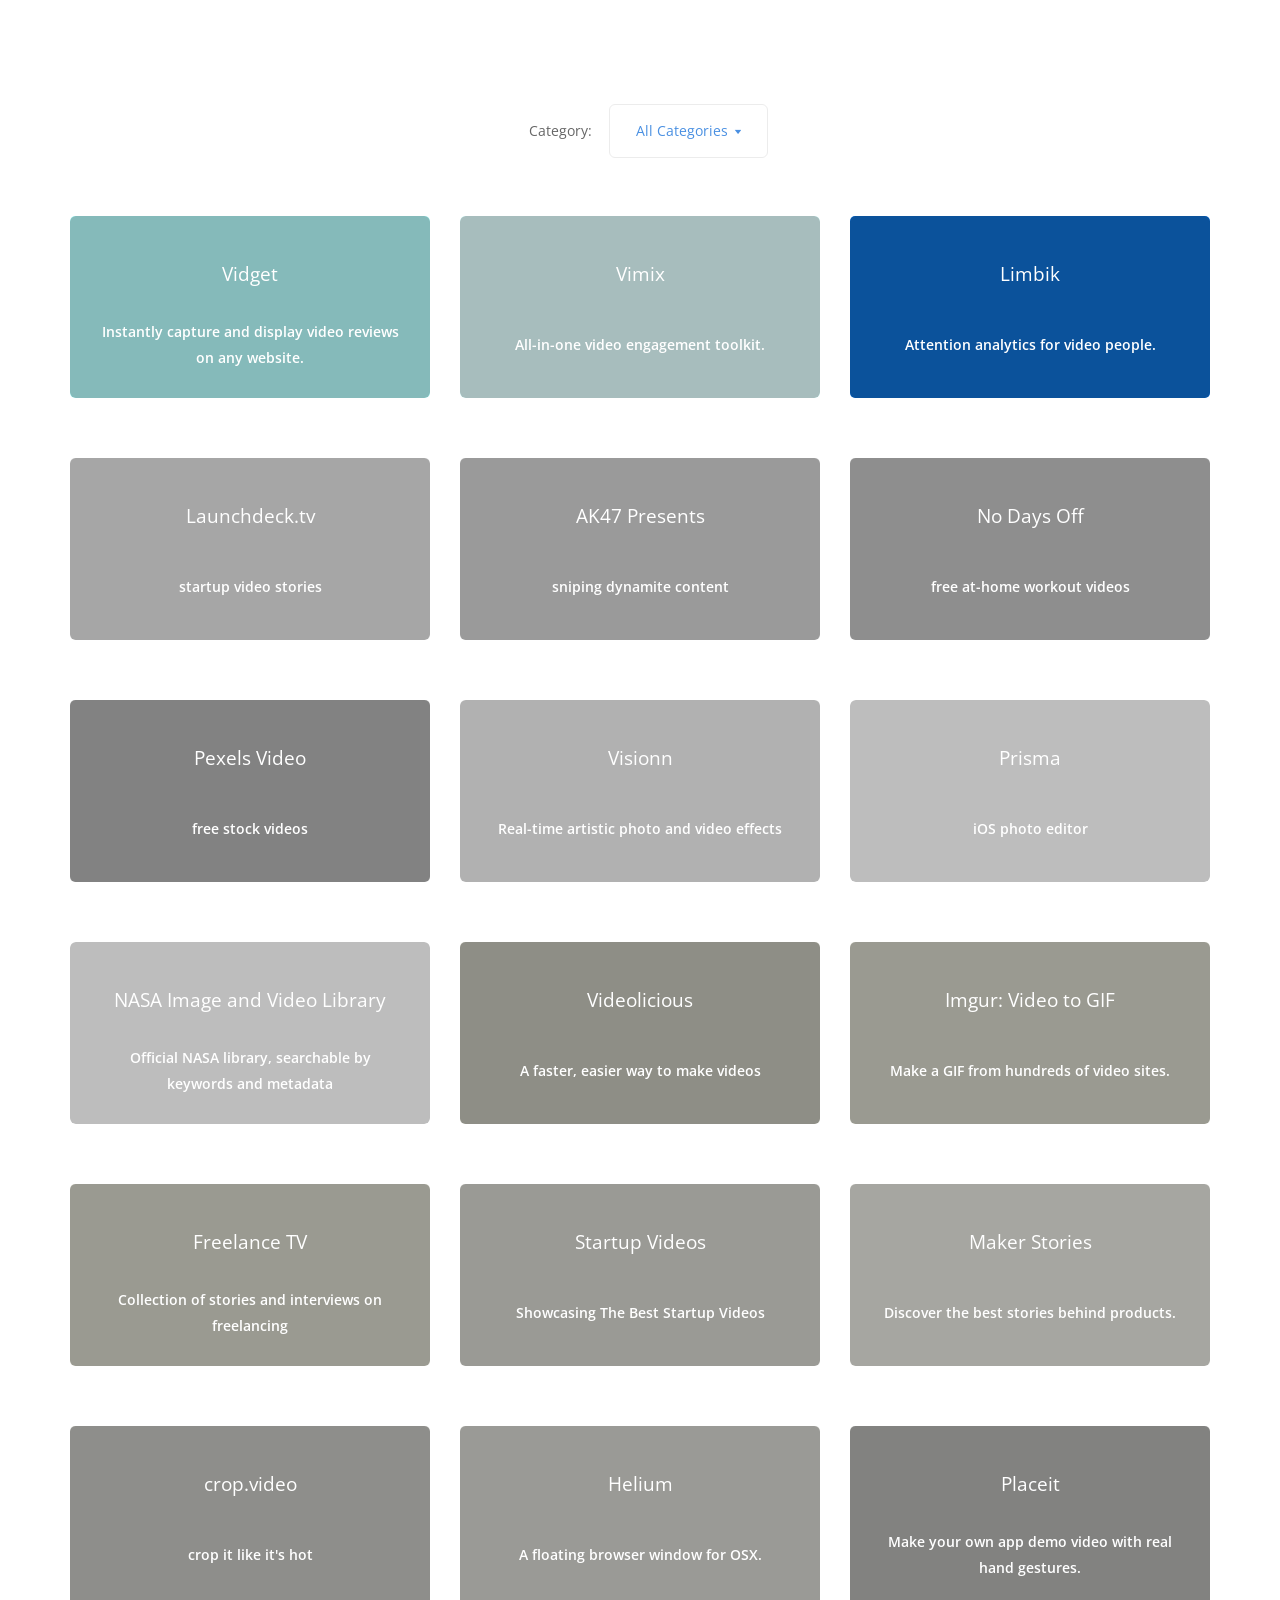
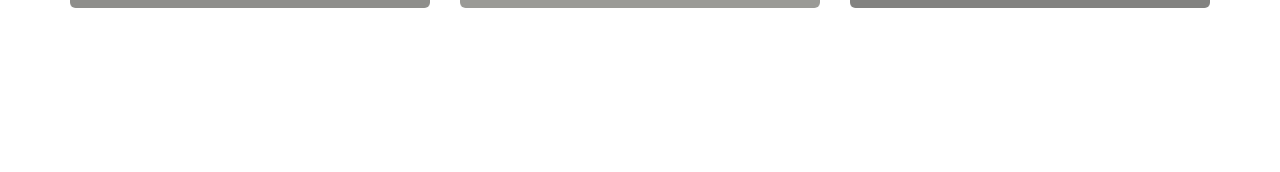
==== index-new.html @ 82a131b9 "change tile layout" ====
<!doctype html>
<html lang="en">
    <head>
        <meta charset="utf-8">
        <title></title>
        <meta name="viewport" content="width=device-width, initial-scale=1.0">
        <link href="css/bootstrap.css" rel="stylesheet" type="text/css" media="all" />
        <link href="css/stack-interface.css" rel="stylesheet" type="text/css" media="all" />
        <link href="css/theme.css" rel="stylesheet" type="text/css" media="all" />
        <link href="css/custom.css" rel="stylesheet" type="text/css" media="all" />
        <link href="https://fonts.googleapis.com/css?family=Open+Sans:200,300,400,400i,500,600,700" rel="stylesheet">

            <div class="vmx-vidget" data-vidget="594f214c5ed2464b329d0f16"></div><script id="vmx-vidget-js" src="https://static.vidget.co/widgets/app/vidget.js"></script>
    </head>
    <body data-smooth-scroll-offset="77">
        <div class="nav-container"> </div>
        <div class="main-container">
         
          <div class="containter">
               <section>
                <div class="container">
                    <div class="row">
                        <div class="masonry">
                            <div class="masonry-filter-container text-center"> <span>Category:</span>
                                <div class="masonry-filter-holder">
                                    <div class="masonry__filters" data-filter-all-text="All Categories"></div>
                                </div>
                            </div>
                            <div class="masonry__container masonry--active">
                                <!--vidget-->
                                <div class="masonry__item col-sm-4 col-xs-6" data-masonry-filter="Browser,">
                                    <a href="https://vidget.co" class="block">
                                        <div class="feature feature-7 boxed text-center image" data-overlay="3" style="background-color: #affafa;">
                                            <div class="cover"> </div>
                                            <div class="meta">
                                           <span><h4 class="pos-vertical-center"></br></br>Vidget</h4></span>
                                            <span><h5 class="pos-vertical-center">Instantly capture and display video reviews on any website.</h5></span>
                                            </div>
                                        </div>
                                    </a>
                                </div> 
                                <!--vimix-->
                                <div class="masonry__item col-sm-4 col-xs-6" data-masonry-filter="Browser,">
                                    <a href="https://vimix.tv" class="block">
                                        <div class="feature feature-7 boxed text-center image" data-overlay="3" style="background-color: #dfffff;">
                                            <div class="cover"> </div>
                                            <div class="meta">
                                           <span><h4 class="pos-vertical-center"></br></br>Vimix</h4></span>
                                            <span><h5 class="pos-vertical-center">All-in-one video engagement toolkit. </h5></span>
                                            </div>
                                        </div>
                                    </a>
                                </div> 
                                <!--limbik-->
                                <div class="masonry__item col-sm-4 col-xs-6" data-masonry-filter="Browser,">
                                    <a href="https://limbik.tv" class="block">
                                        <div class="feature feature-7 boxed text-center image" data-overlay="3" style="background-color: #0065ce;">
                                            <div class="cover"> </div>
                                            <div class="meta">
                                           <span><h4 class="pos-vertical-center"></br></br>Limbik</h4></span>
                                            <span><h5 class="pos-vertical-center">Attention analytics for video people.</h5></span>
                                            </div>
                                        </div>
                                    </a>
                                </div>
                               <!--launchdeck-->
                               <div class="masonry__item col-sm-4 col-xs-6" data-masonry-filter="Browser,">
                                    <a href="https://launchdeck.tv" class="block">
                                        <div class="feature feature-7 boxed text-center image" data-overlay="3" style="background-color: #dddddd;">
                                            <div class="cover"> </div>
                                            <div class="meta">
                                           <span><h4 class="pos-vertical-center"></br></br>Launchdeck.tv</h4></span>
                                            <span><h5 class="pos-vertical-center">startup video stories</h5></span>
                                            </div>
                                        </div>
                                    </a>
                                </div>
                               <!--ak47--> 
                               <div class="masonry__item col-sm-4 col-xs-6" data-masonry-filter="Browser,">
                                    <a href="https://ak47presents.tv/" class="block">
                                        <div class="feature feature-7 boxed text-center image" data-overlay="3" style="background-color: #cccccc;">
                                            <div class="cover"> </div>
                                            <div class="meta">
                                            <span><h4 class="pos-vertical-center"></br></br>AK47 Presents</h4></span>
                                            <span><h5 class="pos-vertical-center">sniping dynamite content</h5></span>
                                            </div>
                                        </div>
                                    </a>
                                </div>
                                <!--no days off-->
                                <div class="masonry__item col-sm-4 col-xs-6" data-masonry-filter="Browser,">
                                    <a href="https://nodaysoff.xyz" class="block">
                                        <div class="feature feature-7 boxed text-center image" data-overlay="3" style="background-color: #bbbbbb;">
                                            <div class="cover"> </div>
                                            <div class="meta">
                                            <span><h4 class="pos-vertical-center"></br></br>No Days Off</h4></span>
                                            <span><h5 class="pos-vertical-center">free at-home workout videos</h5></span>
                                            </div>
                                        </div>
                                    </a>
                                </div>
                                <!--pexels video-->
                                <div class="masonry__item col-sm-4 col-xs-6" data-masonry-filter="Browser,">
                                    <a href="https://videos.pexels.com/" class="block">
                                        <div class="feature feature-7 boxed text-center image" data-overlay="3" style="background-color: #aaaaaa;">
                                            <div class="cover"> </div>
                                            <div class="meta">
                                           <span><h4 class="pos-vertical-center"></br></br>Pexels Video</h4></span>
                                            <span><h5 class="pos-vertical-center">free stock videos</h5></span>
                                            </div>
                                        </div>
                                    </a>
                                </div>
                                <!--vision-->
                                <div class="masonry__item col-sm-4 col-xs-6" data-masonry-filter="Browser,">
                                    <a href="https://www.befunky.com/visionn/" class="block">
                                        <div class="feature feature-7 boxed text-center image" data-overlay="3" style="background-color: #eeeeee;">
                                            <div class="cover"> </div>
                                            <div class="meta">
                                            <span><h4 class="pos-vertical-center"></br></br>Visionn</h4></span>
                                            <span><h5 class="pos-vertical-center">Real-time artistic photo and video effects</h5></span>
                                            </div>
                                        </div>
                                    </a>
                                </div>
                                <!--prisma ios-->
                                <div class="masonry__item col-sm-4 col-xs-6" data-masonry-filter="iOS,">
                                    <a href="https://itunes.apple.com/app/id1122649984" class="block">
                                        <div class="feature feature-7 boxed text-center image" data-overlay="3" style="background-color: #ffffff;">
                                            <div class="cover"> </div>
                                            <div class="meta">
                                            <span><h4 class="pos-vertical-center"></br></br>Prisma</h4></span>
                                            <span><h5 class="pos-vertical-center">iOS photo editor</h5></span>
                                            </div>
                                        </div>
                                    </a>
                                </div>
                                <!--nasa images-->
                                <div class="masonry__item col-sm-4 col-xs-6" data-masonry-filter="Browser, API">
                                    <a href="https://images.nasa.gov" class="block">
                                        <div class="feature feature-7 boxed text-center image" data-overlay="3" style="background-color: #aaaa0;">
                                            <div class="cover"> </div>
                                            <div class="meta">
                                           <span><h4 class="pos-vertical-center"></br></br>NASA Image and Video Library</h4></span>
                                            <span><h5 class="pos-vertical-center">Official NASA library, searchable by keywords and metadata</h5></span>
                                            </div>
                                        </div>
                                    </a>
                                </div>
                                <!--videolicious-->
                                <div class="masonry__item col-sm-4 col-xs-6" data-masonry-filter="Browser,">
                                    <a href="https://videolicious.com/" class="block">
                                        <div class="feature feature-7 boxed text-center image" data-overlay="3" style="background-color: #bbbbb0;">
                                            <div class="cover"> </div>
                                            <div class="meta">
                                            <span><h4 class="pos-vertical-center"></br></br>Videolicious</h4></span>
                                            <span><h5 class="pos-vertical-center">A faster, easier way to make videos</h5></span>
                                            </div>
                                        </div>
                                    </a>
                                </div>
                                <!--imgur gif-->
                                <div class="masonry__item col-sm-4 col-xs-6" data-masonry-filter="Browser,">
                                    <a href="http://imgur.com/vidgif" class="block">
                                        <div class="feature feature-7 boxed text-center image" data-overlay="3" style="background-color: #ccccc0;">
                                            <div class="cover"> </div>
                                            <div class="meta">
                                            <span><h4 class="pos-vertical-center"></br></br>Imgur: Video to GIF</h4></span>
                                            <span><h5 class="pos-vertical-center">Make a GIF from hundreds of video sites.</h5></span>
                                            </div>
                                        </div>
                                    </a>
                                </div>
                                <!--freelance tv-->
                                <div class="masonry__item col-sm-4 col-xs-6" data-masonry-filter="Browser,">
                                    <a href=" http://freelance.tv/" class="block">
                                        <div class="feature feature-7 boxed text-center image" data-overlay="3" style="background-color: #ccccc0;">
                                            <div class="cover"> </div>
                                            <div class="meta">
                                            <span><h4 class="pos-vertical-center"></br></br>Freelance TV</h4></span>
                                            <span><h5 class="pos-vertical-center">Collection of stories and interviews on freelancing</h5></span>
                                            </div>
                                        </div>
                                    </a>
                                </div>
                                <!--startup videos-->
                                <div class="masonry__item col-sm-4 col-xs-6" data-masonry-filter="Browser,">
                                    <a href="http://startup-videos.com/" class="block">
                                        <div class="feature feature-7 boxed text-center image" data-overlay="3" style="background-color: #ccccc6;">
                                            <div class="cover"> </div>
                                            <div class="meta">
                                            <span><h4 class="pos-vertical-center"></br></br>Startup Videos</h4></span>
                                            <span><h5 class="pos-vertical-center">Showcasing The Best Startup Videos</h5></span>
                                            </div>
                                        </div>
                                    </a>
                                </div>
                                <!--maker stories-->
                                <div class="masonry__item col-sm-4 col-xs-6" data-masonry-filter="Browser,">
                                    <a href="http://stories.maker.me/" class="block">
                                        <div class="feature feature-7 boxed text-center image" data-overlay="3" style="background-color: #ddddd7;">
                                            <div class="cover"> </div>
                                            <div class="meta">
                                            <span><h4 class="pos-vertical-center"></br></br>Maker Stories</h4></span>
                                            <span><h5 class="pos-vertical-center">Discover the best stories behind products.</h5></span>
                                            </div>
                                        </div>
                                    </a>
                                </div>
                                <!--crop video-->
                                <div class="masonry__item col-sm-4 col-xs-6" data-masonry-filter="Browser,">
                                    <a href="http://crop.video" class="block">
                                        <div class="feature feature-7 boxed text-center image" data-overlay="3" style="background-color: #bbbbb7;">
                                            <div class="cover"> </div>
                                            <div class="meta">
                                            <span><h4 class="pos-vertical-center"></br></br>crop.video</h4></span>
                                            <span><h5 class="pos-vertical-center">crop it like it's hot</h5></span>
                                            </div>
                                        </div>
                                    </a>
                                </div>
                                <!--helium-->
                                <div class="masonry__item col-sm-4 col-xs-6" data-masonry-filter="Browser,">
                                    <a href="http://heliumfloats.com/" class="block">
                                        <div class="feature feature-7 boxed text-center image" data-overlay="3" style="background-color: #ccccc7;">
                                            <div class="cover"> </div>
                                            <div class="meta">
                                            <span><h4 class="pos-vertical-center"></br></br>Helium</h4></span>
                                            <span><h5 class="pos-vertical-center">A floating browser window for OSX.</h5></span>
                                            </div>
                                        </div>
                                    </a>
                                </div>
                                <!--placeit-->
                                 <div class="masonry__item col-sm-4 col-xs-6" data-masonry-filter="Browser,">
                                    <a href="https://placeit.net" class="block">
                                        <div class="feature feature-7 boxed text-center image" data-overlay="3" style="background-color: #aaaaa7;">
                                            <div class="cover"> </div>
                                            <div class="meta">
                                            <span><h4 class="pos-vertical-center"></br></br>Placeit</h4></span>
                                            <span><h5 class="pos-vertical-center">Make your own app demo video with real hand gestures.</h5></span>
                                            </div>
                                        </div>
                                    </a>
                                </div>
                            </div>
                        </div>
                    </div><!--end of row-->
                </div><!--end of container-->
            </section><!--end of section-->
          </div>
            
        </div>
        
        
        
        <script src="js/jquery-3.1.1.min.js"></script>
        <script src="js/parallax.js"></script>
        <script src="js/isotope.min.js"></script>
        <script src="js/countdown.min.js"></script>
        <script src="js/smooth-scroll.min.js"></script>
        <script src="js/scripts.js"></script>

    </body>

</html>
---- css/stack-interface.css ----
@font-face {
  font-family: 'stack-interface';
  src: url('../fonts/stack-interface.eot?33839631');
  src: url('../fonts/stack-interface.eot?33839631#iefix') format('embedded-opentype'),
       url('../fonts/stack-interface.woff2?33839631') format('woff2'),
       url('../fonts/stack-interface.woff?33839631') format('woff'),
       url('../fonts/stack-interface.ttf?33839631') format('truetype'),
       url('../fonts/stack-interface.svg?33839631#stack-interface') format('svg');
  font-weight: normal;
  font-style: normal;
}
/* Chrome hack: SVG is rendered more smooth in Windozze. 100% magic, uncomment if you need it. */
/* Note, that will break hinting! In other OS-es font will be not as sharp as it could be */
/*
@media screen and (-webkit-min-device-pixel-ratio:0) {
  @font-face {
    font-family: 'stack-interface';
    src: url('../font/stack-interface.svg?34857618#stack-interface') format('svg');
  }
}
*/
 
 [class^="stack-"]:before, [class*=" stack-"]:before {
  font-family: "stack-interface";
  font-style: normal;
  font-weight: normal;
  speak: none;
 
  display: inline-block;
  text-decoration: inherit;
  width: 1em;
  margin-right: .2em;
  text-align: center;
  /* opacity: .8; */
 
  /* For safety - reset parent styles, that can break glyph codes*/
  font-variant: normal;
  text-transform: none;
 
  /* fix buttons height, for twitter bootstrap */
  line-height: 1em;
 
  /* Animation center compensation - margins should be symmetric */
  /* remove if not needed */
  margin-left: .2em;
 
  /* you can be more comfortable with increased icons size */
  /* font-size: 120%; */
 
  /* Font smoothing. That was taken from TWBS */
  -webkit-font-smoothing: antialiased;
  -moz-osx-font-smoothing: grayscale;
 
  /* Uncomment for 3D effect */
  /* text-shadow: 1px 1px 1px rgba(127, 127, 127, 0.3); */
}
 
.stack-down-open-big:before { content: '\e800'; } /* '' */
.stack-left-open-big:before { content: '\e801'; } /* '' */
.stack-right-open-big:before { content: '\e802'; } /* '' */
.stack-up-open-big:before { content: '\e803'; } /* '' */
.stack-basket:before { content: '\e804'; } /* '' */
.stack-search:before { content: '\e805'; } /* '' */
.stack-down-dir:before { content: '\e806'; } /* '' */
.stack-left-dir:before { content: '\e807'; } /* '' */
.stack-right-dir:before { content: '\e808'; } /* '' */
.stack-up-dir:before { content: '\e809'; } /* '' */
.stack-down-open:before { content: '\e80a'; } /* '' */
.stack-left-open:before { content: '\e80b'; } /* '' */
.stack-right-open:before { content: '\e80c'; } /* '' */
.stack-up-open:before { content: '\e80d'; } /* '' */
.stack-menu:before { content: '\e80e'; } /* '' */
.stack-users:before { content: '\e80f'; } /* '' */
.stack-publish:before { content: '\e810'; } /* '' */
.stack-trash:before { content: '\e811'; } /* '' */
.stack-bell:before { content: '\e812'; } /* '' */
.stack-cog:before { content: '\e813'; } /* '' */
.stack-plus-circled:before { content: '\e814'; } /* '' */
.stack-dot-3:before { content: '\e815'; } /* '' */
---- css/theme.css ----
/**!**************/
/**! Contents **/
/**! 01. Reset **/
/**! 02. Typography **/
/**! 03. Position **/
/**! 04. Element Size **/
/**! 05. Images **/
/**! 06. Buttons **/
/**! 07. Icons **/
/**! 08. Lists **/
/**! 09. Lightbox **/
/**! 10. Menus **/
/**! 11. Dropdowns **/
/**! 12. Form Elements **/
/**! 13. Accordions **/
/**! 14. Breadcrumbs **/
/**! 15. Radials **/
/**! 16. Tabs **/
/**! 17. Boxes **/
/**! 18. Sliders Flickity **/
/**! 19. Hover Elements **/
/**! 20. Masonry **/
/**! 21. Modals **/
/**! 22. Maps **/
/**! 23. Parallax **/
/**! 24. Notifications **/
/**! 25. Video **/
/**! 26. Colors **/
/**! 27. Image Blocks **/
/**! 28. MailChimp & Campaign Monitor **/
/**! 29. Twitter **/
/**! 30. Transitions **/
/**! 31. Switchable Sections **/
/**! 32. Typed Effect **/
/**! 33. Gradient BG **/
/**! 34. Bars **/
/**! 35. Navigation In Page **/
/**! 36. Helper Classes **/
/**! 37. Spacing **/
/**! 38. Boxed Layout **/
/**! 39. Wizard **/
/**! 40. Theme Overrides **/
/**!**************/
/**!**************/
/**!**************/
/**! 01. Reset **/
*,
h1,
h2,
h3,
h4,
h5,
h6,
p,
ul,
a {
  margin: 0;
  padding: 0;
}
/**! 02. Typography **/
html {
  font-size: 87.5%;
}
@media all and (max-width: 768px) {
  html {
    font-size: 81.25%;
  }
}
body {
  font-size: 1em;
  line-height: 1.85714286em;
  -webkit-font-smoothing: antialiased;
  -moz-osx-font-smoothing: grayscale;
  font-family: 'Open Sans', 'Helvetica', 'Arial', sans-serif;
  color: #666666;
  font-weight: 400;
}
h1,
h2,
h3,
h4,
h5,
h6,
.h1,
.h2,
.h3,
.h4,
.h5,
.h6 {
  font-family: 'Open Sans', 'Helvetica', 'Arial', sans-serif;
  color: #252525;
  font-weight: 300;
  font-variant-ligatures: common-ligatures;
  margin-top: 0;
  margin-bottom: 0;
}
h1,
.h1 {
  font-size: 3.14285714em;
  line-height: 1.31818182em;
}
h2,
.h2 {
  font-size: 2.35714286em;
  line-height: 1.36363636em;
}
h3,
.h3 {
  font-size: 1.78571429em;
  line-height: 1.5em;
}
h4,
.h4 {
  font-size: 1.35714286em;
  line-height: 1.68421053em;
}
h5,
.h5 {
  font-size: 1em;
  line-height: 1.85714286em;
}
h6,
.h6 {
  font-size: 0.85714286em;
  line-height: 2.16666667em;
}
.lead {
  font-size: 1.35714286em;
  line-height: 1.68421053em;
}
@media all and (max-width: 767px) {
  h1,
  .h1 {
    font-size: 2.35714286em;
    line-height: 1.36363636em;
  }
  h2,
  .h2 {
    font-size: 1.78571429em;
    line-height: 1.5em;
  }
  h3,
  .h3 {
    font-size: 1.35714286em;
    line-height: 1.85714286em;
  }
  .lead {
    font-size: 1.35714286em;
    line-height: 1.68421053em;
  }
}
p,
ul,
ol,
pre,
table,
blockquote {
  margin-bottom: 1.85714286em;
}
ul,
ol {
  list-style: none;
  line-height: 1.85714286em;
}
ul.bullets {
  list-style: inside;
}
ol {
  list-style-type: upper-roman;
  list-style-position: inside;
}
blockquote {
  font-size: 1.78571429em;
  line-height: 1.5em;
  padding: 0;
  margin: 0;
  border-left: 0;
}
strong {
  font-weight: 600;
}
hr {
  margin: 1.85714286em 0;
  border-color: #fafafa;
}
a:hover,
a:focus,
a:active {
  text-decoration: none;
  outline: none;
}
/*! Typography -- Helpers */
.type--fade {
  opacity: .5;
}
.type--uppercase {
  text-transform: uppercase;
}
.type--bold {
  font-weight: bold;
}
.type--italic {
  font-style: italic;
}
.type--fine-print {
  font-size: 0.85714286em;
}
.type--strikethrough {
  text-decoration: line-through;
  opacity: .5;
}
.type--underline {
  text-decoration: underline;
}
.type--body-font {
  font-family: 'Open Sans', 'Helvetica';
}
/**! 03. Position **/
body {
  overflow-x: hidden;
}
.pos-relative {
  position: relative;
}
.pos-absolute {
  position: absolute;
}
.pos-absolute.container {
  left: 0;
  right: 0;
}
.pos-top {
  top: 0;
}
.pos-bottom {
  bottom: 0;
}
.pos-right {
  right: 0;
}
.pos-left {
  left: 0;
}
.float-left {
  float: left;
}
.float-right {
  float: right;
}
@media all and (max-width: 767px) {
  .float-left,
  .float-right {
    float: none;
  }
  .float-left-xs {
    float: left;
  }
  .float-right-xs {
    float: right;
  }
}
.pos-vertical-center {
  position: relative;
  top: 50%;
  transform: translateY(-50%);
  -webkit-transform: translateY(-50%);
}
@media all and (max-width: 767px) {
  .pos-vertical-center {
    top: 0;
    transform: none;
    -webkit-transform: none;
  }
}
@media all and (max-height: 600px) {
  .pos-vertical-center {
    top: 0;
    transform: none;
    -webkit-transform: none;
  }
}
.pos-vertical-align-columns {
  display: table;
  table-layout: fixed;
  width: 100%;
}
.pos-vertical-align-columns > div[class*='col-'] {
  display: table-cell;
  float: none;
  vertical-align: middle;
}
@media all and (max-width: 990px) {
  .pos-vertical-align-columns {
    display: block;
    width: auto;
  }
  .pos-vertical-align-columns > div[class*='col-'] {
    display: block;
  }
}
.inline-block {
  display: inline-block;
}
.block {
  display: block;
}
@media all and (max-width: 767px) {
  .block--xs {
    display: block;
  }
}
@media all and (max-width: 990px) {
  .text-center-md {
    text-align: center;
  }
  .text-left-md {
    text-align: left;
  }
  .text-right-md {
    text-align: right;
  }
}
@media all and (max-width: 767px) {
  .text-center-xs {
    text-align: center;
  }
  .text-left-xs {
    text-align: left;
  }
  .text-right-xs {
    text-align: right;
  }
}
/**! 04. Element Size **/
.height-100,
.height-90,
.height-80,
.height-70,
.height-60,
.height-50,
.height-40,
.height-30,
.height-20,
.height-10 {
  height: auto;
  padding: 5em 0;
}
@media all and (max-width: 767px) {
  .height-100,
  .height-90,
  .height-80,
  .height-70,
  .height-60,
  .height-50,
  .height-40,
  .height-30,
  .height-20,
  .height-10 {
    height: auto;
    padding: 4em 0;
  }
}
@media all and (min-height: 600px) and (min-width: 767px) {
  .height-10 {
    height: 10vh;
  }
  .height-20 {
    height: 20vh;
  }
  .height-30 {
    height: 30vh;
  }
  .height-40 {
    height: 40vh;
  }
  .height-50 {
    height: 50vh;
  }
  .height-60 {
    height: 60vh;
  }
  .height-70 {
    height: 70vh;
  }
  .height-80 {
    height: 80vh;
  }
  .height-90 {
    height: 90vh;
  }
  .height-100 {
    height: 100vh;
  }
}
section.height-auto {
  height: auto;
}
section.height-auto .pos-vertical-center {
  top: 0;
  position: relative;
  transform: none;
}
@media all and (max-width: 767px) {
  div[class*='col-'][class*='height-'] {
    padding-top: 5.57142857em !important;
    padding-bottom: 5.57142857em !important;
  }
}
/**! 05. Images **/
img {
  max-width: 100%;
  margin-bottom: 1.85714286em;
}
/*p+img, img:last-child{
	margin-bottom: 0;
}*/
.img--fullwidth {
  width: 100%;
}
[data-grid="2"].masonry {
  -webkit-column-count: 2;
  -webkit-column-gap: 0;
  -moz-column-count: 2;
  -moz-column-gap: 0;
  column-count: 2;
  column-gap: 0;
}
[data-grid="2"].masonry li {
  width: 100%;
  float: none;
}
[data-grid="2"] li {
  width: 50%;
  display: inline-block;
}
[data-grid="3"].masonry {
  -webkit-column-count: 3;
  -webkit-column-gap: 0;
  -moz-column-count: 3;
  -moz-column-gap: 0;
  column-count: 3;
  column-gap: 0;
}
[data-grid="3"].masonry li {
  width: 100%;
  float: none;
}
[data-grid="3"] li {
  width: 33.33333333%;
  display: inline-block;
}
[data-grid="4"].masonry {
  -webkit-column-count: 4;
  -webkit-column-gap: 0;
  -moz-column-count: 4;
  -moz-column-gap: 0;
  column-count: 4;
  column-gap: 0;
}
[data-grid="4"].masonry li {
  width: 100%;
  float: none;
}
[data-grid="4"] li {
  width: 25%;
  display: inline-block;
}
[data-grid="5"].masonry {
  -webkit-column-count: 5;
  -webkit-column-gap: 0;
  -moz-column-count: 5;
  -moz-column-gap: 0;
  column-count: 5;
  column-gap: 0;
}
[data-grid="5"].masonry li {
  width: 100%;
  float: none;
}
[data-grid="5"] li {
  width: 20%;
  display: inline-block;
}
[data-grid="6"].masonry {
  -webkit-column-count: 6;
  -webkit-column-gap: 0;
  -moz-column-count: 6;
  -moz-column-gap: 0;
  column-count: 6;
  column-gap: 0;
}
[data-grid="6"].masonry li {
  width: 100%;
  float: none;
}
[data-grid="6"] li {
  width: 16.66666667%;
  display: inline-block;
}
[data-grid="7"].masonry {
  -webkit-column-count: 7;
  -webkit-column-gap: 0;
  -moz-column-count: 7;
  -moz-column-gap: 0;
  column-count: 7;
  column-gap: 0;
}
[data-grid="7"].masonry li {
  width: 100%;
  float: none;
}
[data-grid="7"] li {
  width: 14.28571429%;
  display: inline-block;
}
[data-grid="8"].masonry {
  -webkit-column-count: 8;
  -webkit-column-gap: 0;
  -moz-column-count: 8;
  -moz-column-gap: 0;
  column-count: 8;
  column-gap: 0;
}
[data-grid="8"].masonry li {
  width: 100%;
  float: none;
}
[data-grid="8"] li {
  width: 12.5%;
  display: inline-block;
}
@media all and (max-width: 767px) {
  [data-grid]:not(.masonry) li {
    width: 33.333333%;
  }
  [data-grid="2"]:not(.masonry) li {
    width: 50%;
  }
  [data-grid].masonry {
    -webkit-column-count: 1;
    -moz-column-count: 1;
    column-count: 1;
  }
}
.background-image-holder {
  will-change: transform, top;
  position: absolute;
  height: 100%;
  top: 0;
  left: 0;
  background-size: cover !important;
  background-position: 50% 50% !important;
  z-index: 0;
  transition: 0.3s linear;
  -webkit-transition: 0.3s linear;
  -moz-transition: 0.3s linear;
  opacity: 0;
  background: #252525;
}
.background-image-holder:not([class*='col-']) {
  width: 100%;
}
.background-image-holder.background--bottom {
  background-position: 50% 100% !important;
}
.background-image-holder.background--top {
  background-position: 50% 0% !important;
}
.image--light .background-image-holder {
  background: none;
}
.background-image-holder img {
  display: none;
}
[data-overlay] {
  position: relative;
}
[data-overlay]:before {
  position: absolute;
  content: '';
  background: #252525;
  width: 100%;
  height: 100%;
  top: 0;
  left: 0;
  z-index: 1;
}
[data-overlay] *:not(.container):not(.background-image-holder) {
  z-index: 2;
}
[data-overlay].image--light:before {
  background: #fff;
}
[data-overlay].bg--primary:before {
  background: #4a90e2;
}
[data-overlay="1"]:before {
  opacity: 0.1;
}
[data-overlay="2"]:before {
  opacity: 0.2;
}
[data-overlay="3"]:before {
  opacity: 0.3;
}
[data-overlay="4"]:before {
  opacity: 0.4;
}
[data-overlay="5"]:before {
  opacity: 0.5;
}
[data-overlay="6"]:before {
  opacity: 0.6;
}
[data-overlay="7"]:before {
  opacity: 0.7;
}
[data-overlay="8"]:before {
  opacity: 0.8;
}
[data-overlay="9"]:before {
  opacity: 0.9;
}
[data-overlay="10"]:before {
  opacity: 1;
}
[data-overlay="0"]:before {
  opacity: 0;
}
[data-scrim-bottom] {
  position: relative;
}
[data-scrim-bottom]:before {
  position: absolute;
  content: '';
  width: 100%;
  height: 80%;
  background: -moz-linear-gradient(top, rgba(0, 0, 0, 0) 0%, #252525 100%);
  /* FF3.6+ */
  background: -webkit-gradient(linear, left top, left bottom, color-stop(0%, rgba(0, 0, 0, 0)), color-stop(100%, #252525));
  /* Chrome,Safari4+ */
  background: -webkit-linear-gradient(top, rgba(0, 0, 0, 0) 0%, #252525 100%);
  /* Chrome10+,Safari5.1+ */
  background: -o-linear-gradient(top, rgba(0, 0, 0, 0) 0%, #252525 100%);
  /* Opera 11.10+ */
  background: -ms-linear-gradient(top, rgba(0, 0, 0, 0) 0%, #252525 100%);
  /* IE10+ */
  background: linear-gradient(to bottom, rgba(0, 0, 0, 0) 0%, #252525 100%);
  bottom: 0;
  left: 0;
  z-index: 1;
  backface-visibility: hidden;
}
[data-scrim-bottom]:not(.image--light) h1,
[data-scrim-bottom]:not(.image--light) h2,
[data-scrim-bottom]:not(.image--light) h3,
[data-scrim-bottom]:not(.image--light) h4,
[data-scrim-bottom]:not(.image--light) h5,
[data-scrim-bottom]:not(.image--light) h6 {
  color: #a5a5a5;
  color: #f1f1f1;
}
[data-scrim-bottom]:not(.image--light) p,
[data-scrim-bottom]:not(.image--light) span,
[data-scrim-bottom]:not(.image--light) ul {
  color: #e6e6e6;
}
[data-scrim-bottom].image--light:before {
  background: #fff;
}
[data-scrim-bottom="1"]:before {
  opacity: 0.1;
}
[data-scrim-bottom="2"]:before {
  opacity: 0.2;
}
[data-scrim-bottom="3"]:before {
  opacity: 0.3;
}
[data-scrim-bottom="4"]:before {
  opacity: 0.4;
}
[data-scrim-bottom="5"]:before {
  opacity: 0.5;
}
[data-scrim-bottom="6"]:before {
  opacity: 0.6;
}
[data-scrim-bottom="7"]:before {
  opacity: 0.7;
}
[data-scrim-bottom="8"]:before {
  opacity: 0.8;
}
[data-scrim-bottom="9"]:before {
  opacity: 0.9;
}
[data-scrim-bottom="10"]:before {
  opacity: 1;
}
[data-scrim-top] {
  position: relative;
}
[data-scrim-top]:before {
  position: absolute;
  content: '';
  width: 100%;
  height: 80%;
  background: -moz-linear-gradient(bottom, #252525 0%, rgba(0, 0, 0, 0) 100%);
  /* FF3.6+ */
  background: -webkit-gradient(linear, left bottom, left bottom, color-stop(0%, #252525), color-stop(100%, rgba(0, 0, 0, 0)));
  /* Chrome,Safari4+ */
  background: -webkit-linear-gradient(bottom, #252525 0%, rgba(0, 0, 0, 0) 100%);
  /* Chrome10+,Safari5.1+ */
  background: -o-linear-gradient(bottom, #252525 0%, rgba(0, 0, 0, 0) 100%);
  /* Opera 11.10+ */
  background: -ms-linear-gradient(bottom, #252525 0%, rgba(0, 0, 0, 0) 100%);
  /* IE10+ */
  background: linear-gradient(to bottom, #252525 0%, rgba(0, 0, 0, 0) 100%);
  top: 0;
  left: 0;
  z-index: 1;
}
[data-scrim-top]:not(.image--light) h1,
[data-scrim-top]:not(.image--light) h2,
[data-scrim-top]:not(.image--light) h3,
[data-scrim-top]:not(.image--light) h4,
[data-scrim-top]:not(.image--light) h5,
[data-scrim-top]:not(.image--light) h6 {
  color: #fff;
}
[data-scrim-top]:not(.image--light) p,
[data-scrim-top]:not(.image--light) span,
[data-scrim-top]:not(.image--light) ul {
  color: #e6e6e6;
}
[data-scrim-top].image--light:before {
  background: #fff;
}
[data-scrim-top="1"]:before {
  opacity: 0.1;
}
[data-scrim-top="2"]:before {
  opacity: 0.2;
}
[data-scrim-top="3"]:before {
  opacity: 0.3;
}
[data-scrim-top="4"]:before {
  opacity: 0.4;
}
[data-scrim-top="5"]:before {
  opacity: 0.5;
}
[data-scrim-top="6"]:before {
  opacity: 0.6;
}
[data-scrim-top="7"]:before {
  opacity: 0.7;
}
[data-scrim-top="8"]:before {
  opacity: 0.8;
}
[data-scrim-top="9"]:before {
  opacity: 0.9;
}
[data-scrim-top="10"]:before {
  opacity: 1;
}
.imagebg {
  position: relative;
}
.imagebg .container {
  z-index: 2;
}
.imagebg .container:not(.pos-absolute) {
  position: relative;
}
.imagebg:not(.image--light) h1,
.imagebg:not(.image--light) h2,
.imagebg:not(.image--light) h3,
.imagebg:not(.image--light) h4,
.imagebg:not(.image--light) h5,
.imagebg:not(.image--light) h6,
.imagebg:not(.image--light) p,
.imagebg:not(.image--light) ul,
.imagebg:not(.image--light) blockquote {
  color: #fff;
}
.imagebg:not(.image--light) .bg--white h1,
.imagebg:not(.image--light) .bg--white h2,
.imagebg:not(.image--light) .bg--white h3,
.imagebg:not(.image--light) .bg--white h4,
.imagebg:not(.image--light) .bg--white h5,
.imagebg:not(.image--light) .bg--white h6 {
  color: #252525;
}
.imagebg:not(.image--light) .bg--white p,
.imagebg:not(.image--light) .bg--white ul {
  color: #666666;
}
div[data-overlay] h1,
div[data-overlay] h2,
div[data-overlay] h3,
div[data-overlay] h4,
div[data-overlay] h5,
div[data-overlay] h6 {
  color: #fff;
}
div[data-overlay] p,
div[data-overlay] ul {
  color: #fff;
}
.parallax {
  overflow: hidden;
}
.parallax .background-image-holder {
  transition: none !important;
  -webkit-transition: none !important;
  -moz-transition: none !important;
}
.image--xxs {
  max-height: 1.85714286em;
}
.image--xs {
  max-height: 3.71428571em;
}
.image--sm {
  max-height: 5.57142857em;
}
/**! 06. Buttons **/
.btn {
  font-family: 'Open Sans', 'Helvetica', 'Arial', sans-serif;
  transition: 0.1s linear;
  -webkit-transition: 0.1s linear;
  -moz-transition: 0.1s linear;
  border-radius: 6px;
  padding-top: 0.46428571em;
  padding-bottom: 0.46428571em;
  padding-right: 2.78571429em;
  padding-left: 2.78571429em;
  border: 1px solid #252525;
  border-width: 1px;
  font-size: inherit;
  line-height: 1.85714286em;
}
.btn .btn__text,
.btn i {
  color: #252525;
  border-color: #252525;
  font-weight: 700;
  font-size: 0.85714286em;
}
.btn[class*='col-'] {
  margin-left: 0;
  margin-right: 0;
}
.btn:active {
  box-shadow: none;
  -webkit-box-shadow: none;
}
.btn.bg--facebook,
.btn.bg--twitter,
.btn.bg--instagram,
.btn.bg--googleplus,
.btn.bg--pinterest,
.btn.bg--dribbble,
.btn.bg--behance,
.btn.bg--dark {
  border-color: rgba(0, 0, 0, 0) !important;
}
.btn.bg--facebook .btn__text,
.btn.bg--twitter .btn__text,
.btn.bg--instagram .btn__text,
.btn.bg--googleplus .btn__text,
.btn.bg--pinterest .btn__text,
.btn.bg--dribbble .btn__text,
.btn.bg--behance .btn__text,
.btn.bg--dark .btn__text {
  color: #fff;
}
.btn.bg--facebook .btn__text i,
.btn.bg--twitter .btn__text i,
.btn.bg--instagram .btn__text i,
.btn.bg--googleplus .btn__text i,
.btn.bg--pinterest .btn__text i,
.btn.bg--dribbble .btn__text i,
.btn.bg--behance .btn__text i,
.btn.bg--dark .btn__text i {
  color: #fff;
}
.btn.bg--facebook:hover,
.btn.bg--twitter:hover,
.btn.bg--instagram:hover,
.btn.bg--googleplus:hover,
.btn.bg--pinterest:hover,
.btn.bg--dribbble:hover,
.btn.bg--behance:hover,
.btn.bg--dark:hover {
  opacity: .9;
}
.btn.bg--error {
  background: #e23636;
  border-color: #e23636 !important;
}
.btn.bg--error:hover {
  background: #e54c4c;
  border-color: #e54c4c !important;
  color: #fff !important;
}
.btn.bg--error .btn__text {
  color: #fff;
}
.btn.bg--error .btn__text i {
  color: #fff;
}
@media all and (min-width: 768px) {
  .btn + .btn {
    margin-left: 1.85714286em;
  }
}
.btn:first-child {
  margin-left: 0;
}
.btn:last-child {
  margin-right: 0;
}
.btn--xs {
  padding-top: 0;
  padding-bottom: 0;
  padding-right: 1.39285714em;
  padding-left: 1.39285714em;
}
.btn--sm {
  padding-top: 0.30952381em;
  padding-bottom: 0.30952381em;
  padding-right: 1.85714286em;
  padding-left: 1.85714286em;
}
.btn--lg {
  padding-top: 0.58035714em;
  padding-bottom: 0.58035714em;
  padding-right: 3.48214286em;
  padding-left: 3.48214286em;
}
.btn--lg .btn__text {
  font-size: 1.07142857em;
}
.btn--primary,
.btn--primary:visited {
  background: #4a90e2;
  border-color: #4a90e2;
}
.btn--primary .btn__text,
.btn--primary:visited .btn__text {
  color: #fff;
}
.btn--primary .btn__text i,
.btn--primary:visited .btn__text i {
  color: #fff;
}
.btn--primary:hover {
  background: #609de6;
}
.btn--primary:active {
  background: #3483de;
}
.btn--primary-1,
.btn--primary-1:visited {
  background: #31639c;
  border-color: #31639c;
}
.btn--primary-1 .btn__text,
.btn--primary-1:visited .btn__text {
  color: #fff;
}
.btn--primary-1:hover {
  background: #376faf;
}
.btn--primary-1:active {
  background: #2b5789;
}
.btn--primary-2,
.btn--primary-2:visited {
  background: #465773;
  border-color: #465773;
}
.btn--primary-2 .btn__text,
.btn--primary-2:visited .btn__text {
  color: #fff;
}
.btn--primary-2:hover {
  background: #506383;
}
.btn--primary-2:active {
  background: #3c4b63;
}
.btn--secondary {
  background: #fafafa;
  border-color: #fafafa;
}
.btn--secondary:hover {
  background: #ffffff;
}
.btn--secondary:active {
  background: #f5f5f5;
}
.btn--white {
  background: #fff;
  color: #252525;
  border-color: #fff;
}
.btn--white i {
  color: #252525;
}
.btn--transparent {
  background: none;
  border-color: rgba(0, 0, 0, 0);
  padding-left: 0;
  padding-right: 0;
}
.btn--transparent.btn--white .btn__text {
  color: #fff;
}
.btn--unfilled {
  background: none;
}
.btn--unfilled.btn--white .btn__text {
  color: #fff;
}
.btn--unfilled.btn--white i {
  color: #fff;
}
.btn--floating {
  position: fixed;
  bottom: 3.71428571em;
  right: 3.71428571em;
  z-index: 10;
}
/**! 07. Icons **/
.icon {
  line-height: 1em;
  font-size: 3.14285714em;
}
.icon--xs {
  font-size: 1em;
}
.icon--sm {
  font-size: 2.35714286em;
}
.icon--lg {
  font-size: 5.57142857em;
}
/**! 08. Lists **/
ul:last-child {
  margin: 0;
}
.list-inline li {
  padding: 0 1em;
  margin-left: 0;
}
.list-inline li:first-child {
  padding-left: 0;
}
.list-inline li:last-child {
  padding-right: 0;
}
.list-inline.list-inline--narrow li {
  padding: 0 .5em;
}
.list-inline.list-inline--wide li {
  padding: 0 2em;
}
/**! 09. Lightbox **/
.lb-outerContainer {
  border-radius: 0;
}
.lb-outerContainer .lb-container {
  padding: 0;
}
.lb-outerContainer .lb-container img {
  margin: 0;
}
.lightbox-gallery {
  overflow: hidden;
}
.lightbox-gallery li {
  float: left;
}
.lightbox-gallery li img {
  margin: 0;
  width: 100%;
}
.lightbox-gallery.gallery--gaps li {
  padding: 0.46428571em;
}
/**! 10. Menus **/
.menu-horizontal > li:not(:hover) > a,
.menu-horizontal > li:not(:hover) > span,
.menu-horizontal > li:not(:hover) > .modal-instance > .modal-trigger {
  opacity: .5;
}
.menu-horizontal > li > a,
.menu-horizontal > li > span,
.menu-horizontal > li > .modal-instance > .modal-trigger {
  transition: 0.3s ease;
  -webkit-transition: 0.3s ease;
  -moz-transition: 0.3s ease;
  color: #252525;
}
.menu-horizontal > li > a:hover,
.menu-horizontal > li > span:hover,
.menu-horizontal > li > .modal-instance > .modal-trigger:hover {
  color: #252525;
}
.bg--dark .menu-horizontal > li > a,
.bg--dark .menu-horizontal > li > span {
  color: #fff;
}
.bg--dark .menu-horizontal > li > a:hover,
.bg--dark .menu-horizontal > li > span:hover {
  color: #fff;
}
.menu-vertical {
  width: 100%;
}
.menu-vertical li {
  width: 100%;
}
.menu-vertical li a {
  font-weight: normal;
}
@media all and (min-width: 990px) {
  .menu-horizontal {
    display: inline-block;
  }
  .menu-horizontal > li {
    display: inline-block;
  }
  .menu-horizontal > li:not(:last-child) {
    margin-right: 1.85714286em;
  }
  .menu-vertical {
    display: inline-block;
  }
  .menu-vertical li {
    white-space: nowrap;
  }
  .menu-vertical .dropdown__container {
    top: 0;
  }
  .menu-vertical .dropdown__container .dropdown__content:not([class*='bg-']) {
    background: #ffffff;
  }
  .menu-vertical .dropdown__container .dropdown__content {
    transform: translateX(75%);
  }
}
/**! 11. Dropdowns **/
.dropdown {
  position: relative;
}
.dropdown .dropdown__container {
  transition: 0.3s ease;
  -webkit-transition: 0.3s ease;
  -moz-transition: 0.3s ease;
  opacity: 0;
  pointer-events: none;
  position: absolute;
  z-index: 999;
}
.dropdown .dropdown__container .dropdown__container:before {
  height: 0;
}
.dropdown .dropdown__content {
  padding: 1.85714286em;
}
.dropdown .dropdown__content:not([class*='col-']) {
  width: 18.57142857em;
}
.dropdown .dropdown__content:not([class*='bg-']) {
  background: #ffffff;
}
.dropdown .dropdown__content:not([class='bg--dark']) .menu-vertical a {
  color: #666666;
}
.dropdown .dropdown__trigger {
  cursor: pointer;
  user-select: none;
}
.dropdown.dropdown--active > .dropdown__container {
  opacity: 1;
}
.dropdown.dropdown--active > .dropdown__container > .container > .row > .dropdown__content {
  pointer-events: all;
}
@media all and (min-width: 991px) {
  .dropdown .dropdown__container:before {
    height: 0.92857143em;
    width: 100%;
    content: '';
    display: block;
  }
  .dropdown .dropdown__content.dropdown__content--md {
    padding: 2.78571429em;
  }
  .dropdown .dropdown__content.dropdown__content--lg {
    padding: 3.71428571em;
  }
  .dropdown .dropdown__content.dropdown__content--xlg {
    padding: 4.64285714em;
  }
}
@media all and (max-width: 767px) {
  .dropdown .dropdown__container {
    min-width: 100%;
    position: relative;
    display: none;
  }
  .dropdown .dropdown__content {
    padding: 1.85714286em;
    left: 0 !important;
  }
  .dropdown.dropdown--active > .dropdown__container {
    display: block;
  }
}
body.dropdowns--hover .dropdown:not(.dropdown--click):hover > .dropdown__container {
  opacity: 1;
}
body.dropdowns--hover .dropdown:not(.dropdown--click):hover > .dropdown__container:before {
  pointer-events: all;
}
body.dropdowns--hover .dropdown:not(.dropdown--click):hover > .dropdown__container .dropdown__content {
  pointer-events: all;
}
body:not(.dropdowns--hover) .dropdown.dropdown--hover:hover > .dropdown__container {
  opacity: 1;
}
body:not(.dropdowns--hover) .dropdown.dropdown--hover:hover > .dropdown__container:before {
  pointer-events: all;
}
body:not(.dropdowns--hover) .dropdown.dropdown--hover:hover > .dropdown__container .dropdown__content {
  pointer-events: all;
}
@media all and (max-width: 990px) {
  body.dropdowns--hover .dropdown:not(.dropdown--click):hover > .dropdown__container {
    display: block;
  }
  body.dropdowns--hover .dropdown:not(.dropdown--click):hover > .dropdown__container:before {
    pointer-events: all;
  }
}
/**! 12. Form Elements **/
form {
  max-width: 100%;
}
form + form {
  margin-top: 30px;
}
form:before,
form:after {
  content: ".";
  display: block;
  height: 0;
  overflow: hidden;
}
form:after {
  clear: both;
}
label {
  margin: 0;
  font-size: 1.14285714em;
  font-weight: 400;
}
input[type],
textarea,
select {
  -webkit-appearance: none;
  background: #fcfcfc;
  padding: 0.46428571em;
  border-radius: 6px;
  border: 1px solid #ececec;
}
input[type]:focus,
textarea:focus,
select:focus {
  outline: none;
}
input[type]:active,
textarea:active,
select:active {
  outline: none;
}
input[type]::-webkit-input-placeholder,
textarea::-webkit-input-placeholder,
select::-webkit-input-placeholder {
  color: #b3b3b3;
  font-size: 1.14285714em;
}
input[type]:-moz-placeholder,
textarea:-moz-placeholder,
select:-moz-placeholder {
  /* Firefox 18- */
  color: #b3b3b3;
  font-size: 1.14285714em;
}
input[type]::-moz-placeholder,
textarea::-moz-placeholder,
select::-moz-placeholder {
  /* Firefox 19+ */
  color: #b3b3b3;
  font-size: 1.14285714em;
}
input[type]:-ms-input-placeholder,
textarea:-ms-input-placeholder,
select:-ms-input-placeholder {
  color: #b3b3b3;
  font-size: 1.14285714em;
}
input[type="image"] {
  border: none;
  padding: none;
  width: auto;
}
textarea {
  display: block;
  width: 100%;
  max-width: 100%;
}
select {
  cursor: pointer;
  padding-right: 1.85714286em;
  -webkit-appearance: none;
}
select::ms-expand {
  display: none;
}
input[type="submit"] {
  background: none;
  outline: none;
  border: none;
  background: #4a90e2;
  padding: 0.46428571em 2.78571429em 0.46428571em 2.78571429em;
  color: #fff;
}
@keyframes load {
  0% {
    opacity: 0;
    width: 0;
  }
  50% {
    width: 100%;
    opacity: .8;
    left: 0;
  }
  100% {
    left: 100%;
    opacity: 0;
  }
}
button {
  background: none;
}
button[type="submit"].btn--loading {
  position: relative;
  overflow: hidden;
  pointer-events: none;
  color: rgba(0, 0, 0, 0);
}
button[type="submit"].btn--loading * {
  opacity: 0;
}
button[type="submit"].btn--loading:after {
  content: '';
  position: absolute;
  width: 0;
  height: 100%;
  background: #ddd;
  animation: load 1.5s ease-out infinite;
  left: 0;
  top: 0;
}
button[type="submit"].btn--loading .btn__text {
  opacity: 0;
}
button:focus {
  outline: none !important;
}
button.bg--error {
  color: #fff;
}
.input-checkbox,
.input-radio,
.input-select {
  -webkit-user-select: none;
  -moz-user-select: none;
  -ms-user-select: none;
  user-select: none;
  display: inline-block;
  cursor: pointer;
}
.input-checkbox .inner,
.input-radio .inner,
.input-select .inner {
  display: inline-block;
}
.input-checkbox input,
.input-radio input,
.input-select input {
  display: none;
}
.input-checkbox.checked .inner,
.input-radio.checked .inner,
.input-select.checked .inner {
  background: #4a90e2;
}
.input-checkbox label,
.input-radio label,
.input-select label {
  display: block;
}
.input-checkbox {
  padding: 0;
}
.input-checkbox .inner {
  width: 1.85714286em;
  height: 1.85714286em;
  border-radius: 6px;
  background: #000;
}
.input-radio {
  padding: 0;
}
.input-radio .inner {
  width: 1.85714286em;
  height: 1.85714286em;
  border-radius: 50%;
  background: #000;
}
.input-select {
  position: relative;
}
.input-select i {
  position: absolute;
  top: 50%;
  transform: translateY(-50%);
  -webkit-transform: translateY(-50%);
  right: 1em;
  font-size: .87em;
}
.input-file {
  position: relative;
  display: inline-block;
}
.input-file input {
  display: none;
}
.form-error {
  margin-top: 1.5625em;
  padding: 0.78125em;
  background: #D84D4D;
  color: #fff;
  position: fixed;
  min-width: 350px;
  left: 50%;
  bottom: 1.5625em;
  transform: translate3d(-50%, 0, 0);
  -webkit-transform: translate3d(-50%, 0, 0);
  z-index: 999;
  box-shadow: 0 1px 3px rgba(0, 0, 0, 0.12), 0 1px 2px rgba(0, 0, 0, 0.24);
  box-shadow: 0px 0px 15px 0px rgba(0, 0, 0, 0.1);
}
.form-success {
  margin-top: 1.5625em;
  padding: 0.78125em;
  background: #1DC020;
  color: #fff;
  position: fixed;
  min-width: 350px;
  left: 50%;
  bottom: 1.5625em;
  transform: translate3d(-50%, 0, 0);
  -webkit-transform: translate3d(-50%, 0, 0);
  z-index: 999;
  box-shadow: 0 1px 3px rgba(0, 0, 0, 0.12), 0 1px 2px rgba(0, 0, 0, 0.24);
  box-shadow: 0px 0px 15px 0px rgba(0, 0, 0, 0.1);
}
.attempted-submit .field-error {
  border-color: #D84D4D !important;
}
/**! 13. Accordions **/
.accordion li .accordion__title,
.accordion li .accordion__content,
.accordion li .accordion__content * {
  transition: 0.3s linear;
  -webkit-transition: 0.3s linear;
  -moz-transition: 0.3s linear;
}
.accordion li .accordion__title {
  cursor: pointer;
  padding: 0.46428571em 0.92857143em;
  border: 1px solid #ececec;
  border-bottom: none;
  background: none;
  -webkit-user-select: none;
  -moz-user-select: none;
  -ms-user-select: none;
  user-select: none;
}
.accordion li:last-child .accordion__title {
  border-bottom: 1px solid #ececec;
}
.accordion li .accordion__content {
  opacity: 0;
  visibility: hidden;
  max-height: 0;
}
.accordion li .accordion__content > * {
  display: none;
}
.accordion li .accordion__content > *:first-child {
  padding-top: 0;
}
.accordion li .accordion__content > *:last-child {
  padding-bottom: 0;
}
.accordion li.active .accordion__title {
  background: #4a90e2;
  border-bottom: 1px solid #ececec;
}
.accordion li.active .accordion__content {
  opacity: 1;
  visibility: visible;
  max-height: 500px;
}
.accordion li.active .accordion__content > * {
  display: inline-block;
}
/**! 14. Breadcrumbs **/
.breadcrumb {
  padding: 0;
  margin: 0;
  background: none;
  display: inline-block;
}
.breadcrumb li {
  font-size: 1em;
}
.breadcrumb li + li:before {
  padding: 0 0.46428571em;
}
/**! 15. Pie Charts **/
.radial {
  position: relative;
}
.radial .radial__label {
  position: absolute;
  top: 50%;
  left: 50%;
  transform: translateX(-50%) translateY(-50%);
  -webkit-transform: translateX(-50%) translateY(-50%);
  margin-bottom: 0;
}
/**! 16. Tabs **/
.tabs {
  display: block;
  margin-bottom: 0;
}
.tabs > li {
  display: inline-block;
  opacity: .5;
  transition: 0.3s ease;
  -webkit-transition: 0.3s ease;
  -moz-transition: 0.3s ease;
  -webkit-user-select: none;
  -moz-user-select: none;
  -ms-user-select: none;
  user-select: none;
}
.tabs > .active,
.tabs:hover {
  opacity: 1;
}
.tabs .tab__title {
  cursor: pointer;
}
.tabs .tab__title:not(.btn) {
  padding: 0 1.85714286em;
}
.tabs li:first-child .tab__title:not(.btn) {
  padding-left: 0;
}
.tabs .tab__content {
  display: none;
}
.tabs-content {
  margin-top: 1em;
}
.tabs-content li > .tab__content {
  width: 100%;
  display: none;
}
.tabs-content > .active > .tab__content {
  display: block;
}
.tabs-container[data-content-align="left"] .tabs-content {
  text-align: left;
}
/**! 17. Boxes **/
.boxed {
  position: relative;
  overflow: hidden;
  padding: 1.85714286em;
  margin-bottom: 30px;
}
.boxed.boxed--lg {
  padding: 2.78571429em;
}
.boxed.boxed--sm {
  padding: 1.23809524em;
}
.boxed.boxed--border {
  border: 1px solid #ececec;
}
.boxed > div[class*='col-']:first-child:not(.boxed) {
  padding-left: 0;
}
.boxed > div[class*='col-']:last-child:not(.boxed) {
  padding-right: 0;
}
img + .boxed {
  margin-top: -1.85714286em;
}
@media all and (max-width: 767px) {
  .boxed {
    padding: 1.23809524em;
    margin-bottom: 15px;
  }
  .boxed.boxed--lg {
    padding: 1.23809524em;
  }
  .boxed div[class*='col-']:not(.boxed) {
    padding: 0;
  }
  .boxed:last-child {
    margin-bottom: 15px;
  }
}
/**! 18. Sliders Flickity **/
.slides:not(.flickity-enabled) li.imagebg:not(:first-child) {
  display: none;
}
.slides:not(.flickity-enabled) li.imagebg:first-child {
  background: #252525;
  animation: backgroundLoad .5s ease alternate infinite;
}
.slides:not(.flickity-enabled) li.imagebg:first-child .container {
  opacity: 0;
}
@keyframes backgroundLoad {
  0% {
    background: #252525;
  }
  100% {
    background: #3f3f3f;
  }
}
.slider.height-10 {
  height: auto;
}
.slider.height-10 .slides .flickity-slider > li {
  height: 10vh;
  padding: 0;
}
@media all and (min-width: 768px) {
  .slider.height-10 .slides li.imagebg {
    min-height: 10vh;
  }
}
.slider.height-20 {
  height: auto;
}
.slider.height-20 .slides .flickity-slider > li {
  height: 20vh;
  padding: 0;
}
@media all and (min-width: 768px) {
  .slider.height-20 .slides li.imagebg {
    min-height: 20vh;
  }
}
.slider.height-30 {
  height: auto;
}
.slider.height-30 .slides .flickity-slider > li {
  height: 30vh;
  padding: 0;
}
@media all and (min-width: 768px) {
  .slider.height-30 .slides li.imagebg {
    min-height: 30vh;
  }
}
.slider.height-40 {
  height: auto;
}
.slider.height-40 .slides .flickity-slider > li {
  height: 40vh;
  padding: 0;
}
@media all and (min-width: 768px) {
  .slider.height-40 .slides li.imagebg {
    min-height: 40vh;
  }
}
.slider.height-50 {
  height: auto;
}
.slider.height-50 .slides .flickity-slider > li {
  height: 50vh;
  padding: 0;
}
@media all and (min-width: 768px) {
  .slider.height-50 .slides li.imagebg {
    min-height: 50vh;
  }
}
.slider.height-60 {
  height: auto;
}
.slider.height-60 .slides .flickity-slider > li {
  height: 60vh;
  padding: 0;
}
@media all and (min-width: 768px) {
  .slider.height-60 .slides li.imagebg {
    min-height: 60vh;
  }
}
.slider.height-70 {
  height: auto;
}
.slider.height-70 .slides .flickity-slider > li {
  height: 70vh;
  padding: 0;
}
@media all and (min-width: 768px) {
  .slider.height-70 .slides li.imagebg {
    min-height: 70vh;
  }
}
.slider.height-80 {
  height: auto;
}
.slider.height-80 .slides .flickity-slider > li {
  height: 80vh;
  padding: 0;
}
@media all and (min-width: 768px) {
  .slider.height-80 .slides li.imagebg {
    min-height: 80vh;
  }
}
.slider.height-90 {
  height: auto;
}
.slider.height-90 .slides .flickity-slider > li {
  height: 90vh;
  padding: 0;
}
@media all and (min-width: 768px) {
  .slider.height-90 .slides li.imagebg {
    min-height: 90vh;
  }
}
.slider.height-100 {
  height: auto;
}
.slider.height-100 .slides .flickity-slider > li {
  height: 100vh;
  padding: 0;
}
@media all and (min-width: 768px) {
  .slider.height-100 .slides li.imagebg {
    min-height: 100vh;
  }
}
.slider .slides .flickity-slider > li:not([class*='col-']) {
  width: 100%;
}
.slider .slides.slides--gapless li[class*='col-'] {
  padding-left: 0;
  padding-right: 0;
}
.slider[data-arrows="true"].slider--arrows-hover:not(:hover) .flickity-prev-next-button {
  opacity: 0;
}
.slider[data-paging="true"]:not(section) {
  margin-bottom: 3.71428571em;
}
.slider[data-paging="true"]:not(section) .flickity-page-dots {
  bottom: -3.71428571em;
}
.slider[data-paging="true"]:not([class*='text-']) .flickity-page-dots {
  text-align: center;
}
.slider[data-children="1"] .flickity-prev-next-button {
  display: none;
}
.slider:not([data-paging="true"]) .slides {
  margin: 0;
}
.slider.controls--dark .flickity-page-dots .dot {
  background: #252525;
}
.slider.controls--dark .flickity-prev-next-button:before {
  color: #252525;
}
section.slider {
  padding: 0;
}
section.slider.height-10 {
  height: auto;
}
section.slider.height-10 .slides .flickity-slider > li {
  height: 10vh;
  padding: 0;
}
@media all and (min-width: 768px) {
  section.slider.height-10 .slides li.imagebg {
    min-height: 10vh;
  }
}
section.slider.height-20 {
  height: auto;
}
section.slider.height-20 .slides .flickity-slider > li {
  height: 20vh;
  padding: 0;
}
@media all and (min-width: 768px) {
  section.slider.height-20 .slides li.imagebg {
    min-height: 20vh;
  }
}
section.slider.height-30 {
  height: auto;
}
section.slider.height-30 .slides .flickity-slider > li {
  height: 30vh;
  padding: 0;
}
@media all and (min-width: 768px) {
  section.slider.height-30 .slides li.imagebg {
    min-height: 30vh;
  }
}
section.slider.height-40 {
  height: auto;
}
section.slider.height-40 .slides .flickity-slider > li {
  height: 40vh;
  padding: 0;
}
@media all and (min-width: 768px) {
  section.slider.height-40 .slides li.imagebg {
    min-height: 40vh;
  }
}
section.slider.height-50 {
  height: auto;
}
section.slider.height-50 .slides .flickity-slider > li {
  height: 50vh;
  padding: 0;
}
@media all and (min-width: 768px) {
  section.slider.height-50 .slides li.imagebg {
    min-height: 50vh;
  }
}
section.slider.height-60 {
  height: auto;
}
section.slider.height-60 .slides .flickity-slider > li {
  height: 60vh;
  padding: 0;
}
@media all and (min-width: 768px) {
  section.slider.height-60 .slides li.imagebg {
    min-height: 60vh;
  }
}
section.slider.height-70 {
  height: auto;
}
section.slider.height-70 .slides .flickity-slider > li {
  height: 70vh;
  padding: 0;
}
@media all and (min-width: 768px) {
  section.slider.height-70 .slides li.imagebg {
    min-height: 70vh;
  }
}
section.slider.height-80 {
  height: auto;
}
section.slider.height-80 .slides .flickity-slider > li {
  height: 80vh;
  padding: 0;
}
@media all and (min-width: 768px) {
  section.slider.height-80 .slides li.imagebg {
    min-height: 80vh;
  }
}
section.slider.height-90 {
  height: auto;
}
section.slider.height-90 .slides .flickity-slider > li {
  height: 90vh;
  padding: 0;
}
@media all and (min-width: 768px) {
  section.slider.height-90 .slides li.imagebg {
    min-height: 90vh;
  }
}
section.slider.height-100 {
  height: auto;
}
section.slider.height-100 .slides .flickity-slider > li {
  height: 100vh;
  padding: 0;
}
@media all and (min-width: 768px) {
  section.slider.height-100 .slides li.imagebg {
    min-height: 100vh;
  }
}
section.slider[data-paging="true"] .flickity-page-dots {
  bottom: 1.85714286em;
}
section.slider:not(.image--light)[data-paging="true"] .flickity-page-dots .dot {
  background: #fff;
}
section.slider .slides {
  margin: 0;
}
@media all and (max-width: 767px) {
  section.slider[class*='height-'] .slides .flickity-slider > li {
    height: auto;
    padding: 7.42857143em 0;
  }
  section.slider.space--lg .slides .flickity-slider > li {
    padding: 11.14285714em 0;
  }
  section.slider.space--xlg .slides .flickity-slider > li {
    padding: 11.14285714em 0;
  }
}
section.bg--dark .slider[data-paging="true"] .flickity-page-dots .dot,
section.bg--primary .slider[data-paging="true"] .flickity-page-dots .dot {
  background: #fff;
}
.flickity-page-dots .dot {
  transition: 0.3s ease;
  -webkit-transition: 0.3s ease;
  -moz-transition: 0.3s ease;
  width: 8px;
  height: 8px;
  border-radius: 50%;
  background: #252525;
  border: none;
  margin: 0 0.46428571em;
}
.flickity-page-dots .dot:hover:not(.is-selected) {
  opacity: .6;
}
.text-center .flickity-page-dots,
section.slider .flickity-page-dots {
  text-align: center;
}
.flickity-prev-next-button svg {
  display: none;
}
.flickity-prev-next-button:before {
  font-family: 'stack-interface';
  content: "\e80c";
  font-size: 1em;
  font-weight: normal;
}
.flickity-prev-next-button.previous:before {
  content: "\e80b";
}
.imagebg:not(.image--light) .flickity-page-dots .dot,
.bg--dark .flickity-page-dots .dot {
  background: #fff;
}
/**! 19. Hover Elements **/
.hover-element {
  position: relative;
  overflow: hidden;
  margin-bottom: 30px;
}
.hover-element * {
  transition: 0.3s ease;
  -webkit-transition: 0.3s ease;
  -moz-transition: 0.3s ease;
}
.hover-element .hover-element__reveal {
  position: absolute;
  top: 0;
  left: 0;
  opacity: 0;
  width: 100%;
  height: 100%;
}
.hover-element .hover-element__reveal .boxed {
  height: 100%;
}
.hover-element:hover .hover-element__reveal,
.hover-element.hover--active .hover-element__reveal {
  opacity: 1;
}
.hover-element img {
  margin-bottom: 0;
}
@media all and (max-width: 1024px) {
  .hover-element {
    cursor: pointer;
  }
}
.row:last-child div[class*='col-']:last-child .hover-element {
  margin-bottom: 0;
}
/**! 20. Masonry **/
.masonry .masonry__container.masonry--active .masonry__item {
  opacity: 1;
  pointer-events: initial;
}
.masonry .masonry__container .masonry__item {
  opacity: 0;
  pointer-events: none;
}
.masonry .masonry__filters li {
  display: inline-block;
  cursor: pointer;
  text-transform: capitalize;
  -webkit-user-select: none;
  -moz-user-select: none;
  -ms-user-select: none;
  user-select: none;
}
.masonry .masonry__filters li.active {
  cursor: default;
}
.masonry.masonry--gapless .masonry__item {
  padding: 0 !important;
  margin-bottom: 0;
}
/**! 21. Modals **/
.modal-instance .modal-body {
  display: none;
}
.modal-container {
  transition: 0.3s linear;
  -webkit-transition: 0.3s linear;
  -moz-transition: 0.3s linear;
  padding: 0;
  visibility: hidden;
  opacity: 0;
  z-index: -1;
  position: fixed;
  width: 100%;
  height: 100%;
  top: 0;
  left: 0;
}
.modal-container.modal-active {
  opacity: 1;
  visibility: visible;
  z-index: 999;
}
.modal-container:before {
  background: rgba(0, 0, 0, 0.85);
  content: '';
  position: fixed;
  width: 100%;
  height: 100%;
  top: 0;
  left: 0;
  z-index: 1;
}
.modal-container .modal-content {
  backface-visibility: hidden;
  position: fixed;
  z-index: 2;
  top: 50%;
  left: 50%;
  max-height: 100%;
  overflow-y: scroll;
  border: none;
  transform: translate3d(-50%, -50%, 0);
  -webkit-transform: translate3d(-50%, -50%, 0);
  padding: 0;
  border-radius: 0;
  box-shadow: none;
}
.modal-container .modal-content:not(.height--natural) {
  width: 50%;
  height: 50%;
}
.modal-container .modal-content .modal-close-cross {
  cursor: pointer;
  position: absolute;
  opacity: .5;
  transition: 0.1s linear;
  -webkit-transition: 0.1s linear;
  -moz-transition: 0.1s linear;
  top: 1em;
  right: 1em;
  z-index: 99;
}
.modal-container .modal-content .modal-close-cross:before {
  content: '\00D7';
  font-size: 1.5em;
}
.modal-container .modal-content .modal-close-cross:hover {
  opacity: 1;
}
.modal-container .modal-content.imagebg:not(.image--light) .modal-close-cross:before {
  color: #fff;
}
.modal-container .modal-content iframe {
  width: 100%;
  outline: none;
  border: none;
  height: 100%;
  backface-visibility: hidden;
}
.modal-container .modal-content iframe:first-child + .modal-close-cross:last-child {
  top: -3.71428571em;
}
@media all and (max-width: 767px) {
  .modal-container .modal-content {
    width: 97% !important;
    height: auto !important;
    padding-top: 2em;
    padding-bottom: 2em;
  }
}
/**! 22. Maps **/
.map-container {
  position: relative;
  overflow: hidden;
}
.map-container iframe,
.map-container .map-canvas {
  position: absolute;
  width: 100%;
  height: 100%;
  top: 0;
}
/**! 23. Parallax **/
.parallax > .background-image-holder,
.parallax .slides li > .background-image-holder {
  height: 100%;
  min-height: 100vh;
  top: -50vh;
  transition: opacity 0.3s ease !important;
  -webkit-transition: opacity 0.3s ease !important;
  -webkit-transform-style: preserve-3d;
}
.parallax:first-child .slides li > .background-image-holder,
.parallax:first-child .background-image-holder {
  top: 0;
}
.main-container > a:first-child + .parallax .background-image-holder {
  top: 0;
}
@media all and (max-width: 1024px) {
  .parallax > .background-image-holder,
  .parallax .slides li > .background-image-holder {
    top: 0 !important;
    transform: none !important;
    -webkit-transform: none !important;
    height: 100%;
  }
}
/**! 24. Notifications **/
.notification {
  max-width: 100%;
  box-shadow: 0 1px 3px rgba(0, 0, 0, 0.12), 0 1px 2px rgba(0, 0, 0, 0.24);
  position: fixed;
  z-index: 99;
  pointer-events: none;
  padding: 0;
  margin: 1em;
  opacity: 0;
  transition: 0.3s linear;
  -webkit-transition: 0.3s linear;
  -moz-transition: 0.3s linear;
}
.notification:not([class*='bg-']) {
  background: #fff;
}
.notification[class*='col-'] {
  min-width: 400px;
}
.notification .notification-close-cross {
  position: absolute;
  top: 1em;
  z-index: 99;
  right: 1em;
  cursor: pointer;
  transition: 0.1s linear;
  -webkit-transition: 0.1s linear;
  -moz-transition: 0.1s linear;
  opacity: .7;
}
.notification .notification-close-cross:before {
  content: '\00D7';
  font-size: 1.5em;
}
.notification .notification-close-cross:hover {
  opacity: 1;
}
.notification.notification--reveal {
  z-index: 99;
  pointer-events: initial;
}
.notification.notification--reveal[data-animation="from-bottom"] {
  animation: from-bottom 0.3s linear 0s forwards;
  -webkit-animation: from-bottom 0.3s linear 0s forwards;
  -moz-animation: from-bottom 0.3s linear 0s forwards;
}
.notification.notification--reveal[data-animation="from-top"] {
  animation: from-top 0.3s linear 0s forwards;
  -webkit-animation: from-top 0.3s linear 0s forwards;
  -moz-animation: from-top 0.3s linear 0s forwards;
}
.notification.notification--reveal[data-animation="from-left"] {
  animation: from-left 0.3s linear 0s forwards;
  -webkit-animation: from-left 0.3s linear 0s forwards;
  -moz-animation: from-left 0.3s linear 0s forwards;
}
.notification.notification--reveal[data-animation="from-right"] {
  animation: from-right 0.3s linear 0s forwards;
  -webkit-animation: from-right 0.3s linear 0s forwards;
  -moz-animation: from-right 0.3s linear 0s forwards;
}
.notification.notification--dismissed {
  animation: fade-out 0.4s linear 0s forwards !important;
  -webkit-animation: fade-out 0.4s linear 0s forwards !important;
  -moz-animation: fade-out 0.4s linear 0s forwards !important;
  pointer-events: none;
}
.bg--dark + .notification-close-cross:before {
  color: #fff;
}
a[data-notification-link] {
  text-decoration: none;
}
a[data-notification-link]:hover {
  text-decoration: none;
}
@media all and (max-width: 767px) {
  .notification[class*='col-'] {
    min-width: 0;
  }
}
@keyframes from-bottom {
  from {
    transform: translate3d(0, 100%, 0);
    -webkit-transform: translate3d(0, 100%, 0);
    opacity: 0;
  }
  to {
    transform: translate3d(0, 0, 0);
    -webkit-transform: translate3d(0, 0, 0);
    opacity: 1;
  }
}
@-moz-keyframes from-bottom {
  from {
    transform: translate3d(0, 100%, 0);
    -webkit-transform: translate3d(0, 100%, 0);
    opacity: 0;
  }
  to {
    transform: translate3d(0, 0, 0);
    -webkit-transform: translate3d(0, 0, 0);
    opacity: 1;
  }
}
@-webkit-keyframes from-bottom {
  from {
    transform: translate3d(0, 100%, 0);
    -webkit-transform: translate3d(0, 100%, 0);
    opacity: 0;
  }
  to {
    transform: translate3d(0, 0, 0);
    -webkit-transform: translate3d(0, 0, 0);
    opacity: 1;
  }
}
@keyframes from-top {
  from {
    transform: translate3d(0, -100%, 0);
    -webkit-transform: translate3d(0, -100%, 0);
    opacity: 0;
  }
  to {
    transform: translate3d(0, 0, 0);
    -webkit-transform: translate3d(0, 0, 0);
    opacity: 1;
  }
}
@-moz-keyframes from-top {
  from {
    transform: translate3d(0, -100%, 0);
    -webkit-transform: translate3d(0, -100%, 0);
    opacity: 0;
  }
  to {
    transform: translate3d(0, 0, 0);
    -webkit-transform: translate3d(0, 0, 0);
    opacity: 1;
  }
}
@-webkit-keyframes from-top {
  from {
    transform: translate3d(0, -100%, 0);
    -webkit-transform: translate3d(0, -100%, 0);
    opacity: 0;
  }
  to {
    transform: translate3d(0, 0, 0);
    -webkit-transform: translate3d(0, 0, 0);
    opacity: 1;
  }
}
@keyframes from-left {
  from {
    transform: translate3d(-100%, 0, 0);
    -webkit-transform: translate3d(-100%, 0, 0);
    opacity: 0;
  }
  to {
    transform: translate3d(0, 0, 0);
    -webkit-transform: translate3d(0, 0, 0);
    opacity: 1;
  }
}
@-moz-keyframes from-left {
  from {
    transform: translate3d(-100%, 0, 0);
    -webkit-transform: translate3d(-100%, 0, 0);
    opacity: 0;
  }
  to {
    transform: translate3d(0, 0, 0);
    -webkit-transform: translate3d(0, 0, 0);
    opacity: 1;
  }
}
@-webkit-keyframes from-left {
  from {
    transform: translate3d(-100%, 0, 0);
    -webkit-transform: translate3d(-100%, 0, 0);
    opacity: 0;
  }
  to {
    transform: translate3d(0, 0, 0);
    -webkit-transform: translate3d(0, 0, 0);
    opacity: 1;
  }
}
@keyframes from-right {
  from {
    transform: translate3d(100%, 0, 0);
    -webkit-transform: translate3d(100%, 0, 0);
    opacity: 1;
  }
  to {
    transform: translate3d(0, 0, 0);
    -webkit-transform: translate3d(0, 0, 0);
    opacity: 1;
  }
}
@-moz-keyframes from-right {
  from {
    transform: translate3d(100%, 0, 0);
    -webkit-transform: translate3d(100%, 0, 0);
    opacity: 0;
  }
  to {
    transform: translate3d(0, 0, 0);
    -webkit-transform: translate3d(0, 0, 0);
    opacity: 1;
  }
}
@-webkit-keyframes from-right {
  from {
    transform: translate3d(100%, 0, 0);
    -webkit-transform: translate3d(100%, 0, 0);
    opacity: 0;
  }
  to {
    transform: translate3d(0, 0, 0);
    -webkit-transform: translate3d(0, 0, 0);
    opacity: 1;
  }
}
@keyframes fade-out {
  0% {
    opacity: 1;
  }
  100% {
    opacity: 0;
  }
}
@-webkit-keyframes fade-out {
  0% {
    opacity: 1;
  }
  100% {
    opacity: 0;
  }
}
@-moz-keyframes fade-out {
  0% {
    opacity: 1;
  }
  100% {
    opacity: 0;
  }
}
/**! 25. Video **/
iframe {
  width: 100%;
  min-height: 350px;
  border: none;
}
@media all and (max-width: 767px) {
  iframe {
    min-height: 220px;
  }
}
.videobg {
  background: #252525;
  position: relative;
  overflow: hidden;
}
.videobg .container,
.videobg .background-image-holder {
  opacity: 0;
  transition: 0.3s linear;
  -webkit-transition: 0.3s linear;
  -moz-transition: 0.3s linear;
}
.videobg .background-image-holder {
  opacity: 0 !important;
}
.videobg.video-active .container {
  opacity: 1;
}
.videobg.video-active .loading-indicator {
  opacity: 0;
  visibility: hidden;
}
.videobg video {
  object-fit: cover;
  height: 100%;
  min-width: 100%;
  position: absolute;
  top: 0;
  z-index: 0 !important;
  left: 0;
}
@media all and (max-width: 1024px) {
  .videobg .background-image-holder,
  .videobg .container {
    opacity: 1 !important;
  }
  .videobg .loading-indicator {
    display: none;
  }
  .videobg video {
    display: none;
  }
}
.youtube-background {
  position: absolute;
  height: 100%;
  width: 100%;
  top: 0;
  z-index: 0 !important;
}
.youtube-background .mb_YTPBar {
  opacity: 0;
  height: 0;
  visibility: hidden;
}
@media all and (max-width: 1024px) {
  .youtube-background {
    display: none;
  }
}
.loading-indicator {
  position: absolute !important;
  top: 50%;
  left: 50%;
  z-index: 99 !important;
  width: 50px;
  height: 50px;
  margin-top: -25px;
  margin-left: -25px;
  background-color: #fff;
  border-radius: 100%;
  -webkit-animation: loading-spinner 1s infinite ease-in-out;
  animation: loading-spinner 1s infinite ease-in-out;
  transition: 0.3s linear;
  -webkit-transition: 0.3s linear;
  -moz-transition: 0.3s linear;
}
@-webkit-keyframes loading-spinner {
  0% {
    -webkit-transform: scale(0);
  }
  100% {
    -webkit-transform: scale(1);
    opacity: 0;
  }
}
@keyframes loading-spinner {
  0% {
    -webkit-transform: scale(0);
    transform: scale(0);
  }
  100% {
    -webkit-transform: scale(1);
    transform: scale(1);
    opacity: 0;
  }
}
.video-cover {
  position: relative;
}
.video-cover video {
  max-width: 100%;
}
.video-cover iframe {
  background: #252525;
}
.video-cover .background-image-holder {
  z-index: 3;
}
.video-cover .video-play-icon {
  position: absolute;
  top: 50%;
  left: 50%;
  transform: translate3d(-50%, -50%, 0);
  -webkit-transform: translate3d(-50%, -50%, 0);
}
.video-cover .video-play-icon,
.video-cover .background-image-holder {
  transition: 0.3s linear;
  -webkit-transition: 0.3s linear;
  -moz-transition: 0.3s linear;
}
.video-cover.reveal-video .video-play-icon,
.video-cover.reveal-video .background-image-holder {
  opacity: 0 !important;
  pointer-events: none;
}
.video-cover[data-scrim-bottom]:before,
.video-cover[data-overlay]:before,
.video-cover[data-scrim-top]:before {
  transition: 0.3s linear;
  -webkit-transition: 0.3s linear;
  -moz-transition: 0.3s linear;
  z-index: 4;
}
.video-cover.reveal-video[data-scrim-bottom]:before,
.video-cover.reveal-video[data-overlay]:before,
.video-cover.reveal-video[data-scrim-top]:before {
  opacity: 0;
  pointer-events: none;
}
.video-play-icon {
  width: 7.42857143em;
  height: 7.42857143em;
  border-radius: 50%;
  position: relative;
  z-index: 4;
  display: inline-block;
  border: 2px solid #ffffff;
  cursor: pointer;
  background: #ffffff;
}
.video-play-icon.video-play-icon--sm {
  width: 3.71428571em;
  height: 3.71428571em;
}
.video-play-icon.video-play-icon--sm:before {
  border-width: 4px 0 4px 9px;
}
.video-play-icon.video-play-icon--xs {
  width: 1.85714286em;
  height: 1.85714286em;
}
.video-play-icon.video-play-icon--xs:before {
  border-width: 3px 0 3px 6px;
  margin-left: -3px;
}
.video-play-icon.bg--primary:before {
  border-color: transparent transparent transparent #fff;
}
.video-play-icon:before {
  position: absolute;
  top: 50%;
  margin-top: -5px;
  left: 50%;
  margin-left: -4px;
  content: '';
  width: 0;
  height: 0;
  border-style: solid;
  border-width: 6px 0 6px 12px;
  border-color: transparent transparent transparent #ffffff;
  border-color: transparent transparent transparent #808080;
}
.video-play-icon.video-play-icon--dark {
  border-color: #252525;
  background: #252525;
}
.video-play-icon.video-play-icon--dark:before {
  border-color: transparent transparent transparent #252525;
}
.video-play-icon.video-play-icon--dark:before {
  border-color: transparent transparent transparent #fff;
}
@media all and (max-width: 767px) {
  .video-play-icon {
    width: 4.95238095em;
    height: 4.95238095em;
  }
}
div[class*='col-'][class*='-12']:not([class*='xs-12']) .video-cover iframe {
  min-height: 550px;
}
@media all and (max-width: 990px) {
  div[class*='col-'][class*='-12']:not([class*='xs-12']) .video-cover iframe {
    min-height: 350px;
  }
}
div[class*='col-'][class*='-10'] .video-cover iframe {
  min-height: 450px;
}
div[class*='col-'][class*='-8'] .video-cover iframe {
  min-height: 400px;
}
div[class*='col-'][class*='-6'] .video-cover iframe {
  min-height: 350px;
}
@media all and (max-width: 1200px) {
  div[class*='col-'][class*='-6'] .video-cover iframe {
    min-height: 300px;
  }
}
@media all and (max-width: 990px) {
  div[class*='col-'][class*='-6'] .video-cover iframe {
    min-height: 220px;
  }
}
@media all and (max-width: 767px) {
  div[class*='col-'] .video-cover iframe {
    min-height: 220px !important;
  }
}
.modal-container video {
  max-width: 100%;
}
/**! 26. Colors **/
body {
  background: #ffffff;
}
.color--primary {
  color: #4a90e2 !important;
}
a {
  color: #4a90e2;
}
.color--primary-1 {
  color: #31639c !important;
}
.color--primary-2 {
  color: #465773 !important;
}
.color--white {
  color: #fff;
}
.color--dark {
  color: #252525;
}
.bg--dark {
  background: #252525;
}
.bg--dark:not(.nav-bar):not(.bar) {
  color: #ffffff;
}
.bg--dark:not(.nav-bar):not(.bar) h1,
.bg--dark:not(.nav-bar):not(.bar) h2,
.bg--dark:not(.nav-bar):not(.bar) h3,
.bg--dark:not(.nav-bar):not(.bar) h4,
.bg--dark:not(.nav-bar):not(.bar) h5,
.bg--dark:not(.nav-bar):not(.bar) h6,
.bg--dark:not(.nav-bar):not(.bar) i,
.bg--dark:not(.nav-bar):not(.bar) span:not(.btn__text),
.bg--dark:not(.nav-bar):not(.bar) p {
  color: #ffffff;
}
.bg--dark:not(.nav-bar):not(.bar) a:not(.btn) {
  color: #fff;
}
.bg--site {
  background: #ffffff;
}
.bg--secondary {
  background: #fafafa;
}
.bg--primary {
  background: #4a90e2;
}
.bg--primary p,
.bg--primary span,
.bg--primary ul,
.bg--primary a:not(.btn) {
  color: #fff;
}
.bg--primary h1,
.bg--primary h2,
.bg--primary h3,
.bg--primary h4,
.bg--primary h5,
.bg--primary h6,
.bg--primary i {
  color: #fff;
}
.bg--white {
  background: #fff;
}
.bg--white p,
.bg--white span,
.bg--white ul,
.bg--white a:not(.btn) {
  color: #666666;
}
.bg--white h1,
.bg--white h2,
.bg--white h3,
.bg--white h4,
.bg--white h5,
.bg--white h6,
.bg--white i {
  color: #252525;
}
.bg--error {
  background: #e23636;
}
.imagebg:not(.image--light) .bg--white p,
.imagebg:not(.image--light) .bg--white span,
.imagebg:not(.image--light) .bg--white ul,
.imagebg:not(.image--light) .bg--white a:not(.btn) {
  color: #666666;
}
.imagebg:not(.image--light) .bg--white h1,
.imagebg:not(.image--light) .bg--white h2,
.imagebg:not(.image--light) .bg--white h3,
.imagebg:not(.image--light) .bg--white h4,
.imagebg:not(.image--light) .bg--white h5,
.imagebg:not(.image--light) .bg--white h6,
.imagebg:not(.image--light) .bg--white i {
  color: #252525;
}
.imagebg:not(.image--light) .bg--secondary {
  background: rgba(250, 250, 250, 0.2);
}
.bg--primary-1 {
  background: #31639c;
}
.bg--primary-1 p,
.bg--primary-1 span,
.bg--primary-1 ul,
.bg--primary-1 a:not(.btn) {
  color: #fff;
}
.bg--primary-1 h1,
.bg--primary-1 h2,
.bg--primary-1 h3,
.bg--primary-1 h4,
.bg--primary-1 h5,
.bg--primary-1 h6,
.bg--primary-1 i {
  color: #fff;
}
.bg--primary-2 {
  background: #465773;
}
.bg--primary-2 p,
.bg--primary-2 span,
.bg--primary-2 ul,
.bg--primary-2 a:not(.btn) {
  color: #fff;
}
.bg--primary-2 h1,
.bg--primary-2 h2,
.bg--primary-2 h3,
.bg--primary-2 h4,
.bg--primary-2 h5,
.bg--primary-2 h6,
.bg--primary-2 i {
  color: #fff;
}
.image-bg:not(.image-light) *:not(a) {
  color: #fff;
}
.color--facebook {
  color: #3b5998;
}
.color--twitter {
  color: #00aced;
}
.color--googleplus {
  color: #dd4b39;
}
.color--instagram {
  color: #125688;
}
.color--pinterest {
  color: #cb2027;
}
.color--dribbble {
  color: #ea4c89;
}
.color--behance {
  color: #053eff;
}
.bg--facebook {
  background: #3b5998;
  color: #fff;
}
.bg--twitter {
  background: #00aced;
  color: #fff;
}
.bg--googleplus {
  background: #dd4b39;
  color: #fff;
}
.bg--instagram {
  background: #125688;
  color: #fff;
}
.bg--pinterest {
  background: #cb2027;
  color: #fff;
}
.bg--dribbble {
  background: #ea4c89;
  color: #fff;
}
.bg--behance {
  background: #053eff;
  color: #fff;
}
/**! 27. Image Blocks **/
.imageblock {
  position: relative;
  padding: 0;
}
.imageblock > .container,
.imageblock > div[class*='col-']:not(.imageblock__content) {
  padding-top: 7.42857143em;
  padding-bottom: 7.42857143em;
  float: none;
  overflow: hidden;
}
.imageblock.imageblock--lg > .container,
.imageblock.imageblock--lg > div[class*='col-']:not(.imageblock__content) {
  padding-top: 9.28571429em;
  padding-bottom: 9.28571429em;
  float: none;
  overflow: hidden;
}
.imageblock .imageblock__content {
  position: absolute;
  height: 100%;
  top: 0;
  z-index: 2;
  padding: 0;
}
.imageblock .imageblock__content .slider {
  position: absolute;
  width: 100%;
  height: 100%;
  top: 0;
}
.imageblock .imageblock__content .slider .slides > li {
  padding: 0;
  min-height: 100%;
  position: absolute !important;
}
.imageblock.allow-overflow .imageblock__content {
  overflow: visible;
}
@media all and (max-width: 767px) {
  .imageblock[class*='space-'] {
    padding-bottom: 0;
    padding-top: 0;
  }
  .imageblock .imageblock__content {
    position: relative;
    min-height: 18.57142857em;
  }
  .imageblock > .container,
  .imageblock > div[class*='col-']:not(.imageblock__content) {
    padding-top: 5.57142857em;
    padding-bottom: 5.57142857em;
    float: none;
    overflow: hidden;
  }
  .imageblock.imageblock--lg > .container,
  .imageblock.imageblock--lg > div[class*='col-']:not(.imageblock__content) {
    padding-top: 5.57142857em;
    padding-bottom: 5.57142857em;
    float: none;
    overflow: hidden;
  }
}
/**! 28. MailChimp & Campaign Monitor **/
form[action*='createsend.com'] * {
  transition: 0.3s linear;
  -webkit-transition: 0.3s linear;
  -moz-transition: 0.3s linear;
  opacity: 0;
}
form[action*='createsend.com'].form--active * {
  opacity: 1;
}
form[action*='createsend.com'] .input-checkbox + br {
  display: none;
}
form[action*='createsend.com'].no-labels label {
  display: none;
}
form[action*='createsend.com'] br {
  display: none;
}
form[action*='createsend.com'] p > label:first-child {
  margin-bottom: 0.92857143em;
}
form[action*='list-manage.com'] h2 {
  font-family: 'Open Sans', 'Helvetica', 'Arial', sans-serif;
  color: #252525;
  font-weight: 300;
  font-variant-ligatures: common-ligatures;
  margin-top: 0;
  margin-bottom: 0;
  font-size: 1.35714286em;
  line-height: 1.68421053em;
  margin-bottom: 1.36842105263158em;
  font-weight: 400;
}
form[action*='list-manage.com'] h2.inline-block + .h4.inline-block:not(.typed-text) {
  margin-left: 0.68421052631579em;
}
form[action*='list-manage.com'] .input-group ul {
  overflow: hidden;
}
form[action*='list-manage.com'] .input-group ul li {
  float: left;
}
form[action*='list-manage.com'] * {
  transition: 0.3s linear;
  -webkit-transition: 0.3s linear;
  -moz-transition: 0.3s linear;
  opacity: 0;
}
form[action*='list-manage.com'].form--active * {
  opacity: 1;
}
form[action*='list-manage.com'].no-labels label {
  display: none;
}
form[action*='list-manage.com'] .small-meta {
  font-size: 0.5em;
}
/**! 29. Twitter **/
.twitter-feed .user {
  display: none;
}
.twitter-feed .interact {
  display: none;
}
.twitter-feed .timePosted {
  font-size: .87em;
}
/**! 30. Transitions **/
[class*='transition--'] {
  transition: 0.3s ease;
  -webkit-transition: 0.3s ease;
  -moz-transition: 0.3s ease;
  opacity: 0;
}
[class*='transition--'].transition--active {
  opacity: 1;
}
.transition--scale {
  transform: scale(0.98);
  -webkit-transform: scale(0.98);
}
.transition--scale.transition--active {
  opacity: 1;
  transform: scale(1);
  -webkit-transform: scale(1);
}
.transition--slide {
  transform: translate3d(200px, 0, 0);
  -webkit-transform: translate3d(200px, 0, 0);
  transform: translate3d(30vw, 0, 0);
  -webkit-transform: translate3d(30vw, 0, 0);
}
.transition--slide.transition--active {
  transform: translate3d(0, 0, 0);
  -webkit-transform: translate3d(0, 0, 0);
}
/**! 31. Switchable Sections **/
.switchable {
  position: relative;
}
.switchable div[class*='col-']:first-child {
  float: left;
  right: auto;
}
.switchable div[class*='col-']:first-child:not([class*='pull']):not([class*='push']) {
  left: 0;
}
.switchable div[class*='col-']:last-child {
  float: right;
  left: auto;
}
.switchable div[class*='col-']:last-child:not([class*='pull']):not([class*='push']) {
  right: 0;
}
.switchable.switchable--switch div[class*='col-']:first-child {
  float: right;
  right: 0;
  left: auto;
}
.switchable.switchable--switch div[class*='col-']:first-child:not([class*='pull']):not([class*='push']) {
  left: auto;
}
.switchable.switchable--switch div[class*='col-']:last-child {
  float: left;
  left: 0;
  right: auto;
}
.switchable .switchable__text {
  margin-top: 3.71428571em;
}
.switchable > div[class*='col-'] {
  padding: 0;
}
/**! 32. Typed Effect **/
.typed-text {
  display: inline-block;
}
.typed-text.typed-text--cursor:after {
  content: '|';
  font-size: 1.2em;
  -webkit-animation: blink 0.7s infinite;
  animation: blink 0.7s infinite;
  position: relative;
  right: 6px;
}
@keyframes blink {
  0% {
    opacity: 1;
  }
  50% {
    opacity: 0;
  }
  100% {
    opacity: 1;
  }
}
@-webkit-keyframes blink {
  0% {
    opacity: 1;
  }
  50% {
    opacity: 0;
  }
  100% {
    opacity: 1;
  }
}
/**! 33. Gradient BG **/
[data-gradient-bg] {
  position: relative;
}
[data-gradient-bg] > canvas {
  position: absolute;
  width: 100%;
  height: 100%;
  top: 0;
  left: 0;
}
[data-gradient-bg] > canvas + .background-image-holder {
  opacity: .2 !important;
}
/**! 34. Bars **/
.bar {
  padding: 1.85714286em 0;
}
.bar .logo {
  margin: 0;
  position: relative;
  top: 4px;
}
.bar .menu-horizontal {
  position: relative;
  top: 6px;
}
.bar:not([class*='visible-']) + .bar {
  margin-top: 0.92857143em;
}
.bar.bar--xs {
  padding: 0.46428571em 0;
}
.bar.bar--sm {
  padding: 0.92857143em 0;
}
.bar.bar--lg {
  padding: 2.78571429em 0;
}
.bar.bar--lg .logo {
  top: 0;
}
.bar.bar--xlg {
  padding: 4.64285714em 0;
}
.bar.bar--xlg .logo {
  top: 0;
}
.bar.bg--dark .logo-dark {
  display: none;
}
.bar:not(.bg--dark):not(.bar--transparent) .logo-light {
  display: none;
}
@media all and (max-width: 767px) {
  .bar.bar--mobile-sticky[data-scroll-class*='fixed'].pos-fixed {
    position: fixed;
    width: 100%;
    background: #fff;
    z-index: 999;
  }
  .bar.bar--mobile-sticky[data-scroll-class*='fixed'] + .bar.pos-fixed {
    top: 3.71428571em;
    position: fixed;
    width: 100%;
    background: #fff;
    z-index: 999;
  }
}
@media all and (min-width: 991px) {
  .bar__module:not(:only-child) {
    display: inline-block;
  }
  .bar__module:not(:last-child) {
    margin-right: 0.92857143em;
  }
  .bar--transparent {
    background: none;
  }
  .bar--transparent .logo-dark {
    display: none;
  }
  .bar--transparent .logo-light {
    display: inline-block;
  }
  .bar--transparent:not(.pos-fixed) .menu-horizontal > li > a,
  .bar--transparent:not(.pos-fixed) .menu-horizontal > li > span {
    color: #fff;
  }
  .bar--transparent:not(.pos-fixed) .btn:not([class*='primary']) {
    border-color: rgba(255, 255, 255, 0.3);
  }
  .bar--transparent:not(.pos-fixed) .btn:not([class*='primary']) .btn__text {
    color: #fff;
  }
  .bar--transparent:not(.pos-fixed) .btn:not([class*='primary']):hover {
    border-color: rgba(255, 255, 255, 0.7);
  }
  .bar--absolute {
    position: absolute;
  }
  .bar--absolute,
  .pos-fixed {
    z-index: 99;
    width: 100%;
  }
  .bar.pos-fixed {
    position: fixed;
    top: 0;
    animation: fadeInDown 0.3s ease-out forwards;
    box-shadow: 0 1px 3px rgba(0, 0, 0, 0.12), 0 1px 2px rgba(0, 0, 0, 0.24);
    box-shadow: 0px 0px 25px 0px rgba(0, 0, 0, 0.04);
  }
  .bar.pos-fixed:not([class*='bg-']) {
    background: #ffffff;
  }
  .bar.pos-fixed:not([class*='bg-']) .logo-dark {
    display: inline-block;
  }
  .bar.pos-fixed:not([class*='bg-']) .logo-light {
    display: none;
  }
  .bar.pos-fixed.bg--dark {
    background: #252525;
  }
}
@media all and (max-width: 767px) {
  .bar__module {
    margin-bottom: 0.92857143em;
  }
  .bar__module + .bar__module {
    margin-top: 1.85714286em;
  }
  .bar__module .btn {
    display: block;
  }
  .bar__module .btn + .btn {
    margin-left: 0 !important;
  }
  .bar__module .btn:not(:last-child) {
    margin-bottom: 0.92857143em;
  }
  .bar + nav.bar {
    padding-top: 0;
  }
}
/**! 35. Navigation InPage **/
.page-navigator {
  position: fixed;
  padding: 0;
  top: 50%;
  transform: translateY(-50%);
  right: 1.85714286em;
  z-index: 10;
}
.page-navigator ul {
  display: inline-block;
  padding: 0.92857143em;
  background: rgba(0, 0, 0, 0.4);
  border-radius: 1.85714286em;
  transition: all .2s ease;
}
.page-navigator ul:hover {
  background: rgba(0, 0, 0, 0.6);
}
.page-navigator ul li:not(:last-child) {
  margin-bottom: 1.85714286em;
}
@media all and (max-width: 767px) {
  .page-navigator {
    right: 0;
  }
  .page-navigator ul {
    border-radius: 1.85714286em 0 0 1.85714286em;
    padding: 1.85714286em 0.92857143em;
  }
}
.page-navigator li a {
  width: 8px;
  height: 8px;
  background: #fff;
  border-radius: 50%;
  transition: all .2s ease;
  display: block;
  position: relative;
}
.page-navigator li a:not(:hover) {
  opacity: .5;
}
.page-navigator li a.inner-link--active {
  opacity: 1;
  animation: bulge .5s ease;
  -webkit-animation: bulge .5s ease;
}
@keyframes bulge {
  0% {
    transform: scale(1);
  }
  50% {
    transform: scale(1.3);
  }
  100% {
    transform: scale(1);
  }
}
@-webkit-keyframes bulge {
  0% {
    transform: scale(1);
  }
  50% {
    transform: scale(1.3);
  }
  100% {
    transform: scale(1);
  }
}
.page-navigator li a[data-title]:before {
  content: attr(data-title);
  position: absolute;
  right: 12px;
  top: -14px;
  background: #222;
  color: #fff;
  border-radius: 6px;
  padding: 4px 8px;
  display: inline-block;
  transition: all .2s ease;
  white-space: nowrap;
}
.page-navigator li a[data-title]:not(:hover):before {
  opacity: 0;
  transform: translateX(-20px);
}
/**! 36. Helper Classes **/
.clearfix {
  overflow: hidden;
}
.allow-overflow {
  overflow: visible;
}
.container .row--gapless {
  padding-left: 15px;
  padding-right: 15px;
}
.container .row--gapless > div[class*='col-'] {
  padding: 0;
}
@media all and (max-width: 767px) {
  .text-left-xs {
    text-align: left;
  }
}
@media all and (max-width: 991px) {
  .text-left-sm {
    text-align: left;
  }
}
section > .row--gapless {
  padding-left: 0;
  padding-right: 0;
}
section > .row--gapless > div[class*='col-'] {
  padding: 0;
}
div.right {
  float: right;
}
div.left {
  float: left;
}
section.text-right > .container:last-child > .row:only-child > div[class*='col-']:only-child {
  float: right;
}
/**! 37. Spacing **/
section,
footer {
  padding-top: 7.42857143em;
  padding-bottom: 7.42857143em;
}
section.space--xxs,
footer.space--xxs {
  padding-top: 1.85714286em;
  padding-bottom: 1.85714286em;
}
section.space--xs,
footer.space--xs {
  padding-top: 3.71428571em;
  padding-bottom: 3.71428571em;
}
section.space--sm,
footer.space--sm {
  padding-top: 4.95238095em;
  padding-bottom: 4.95238095em;
}
section.space--md,
footer.space--md {
  padding-top: 11.14285714em;
  padding-bottom: 11.14285714em;
}
section.space--lg,
footer.space--lg {
  padding-top: 14.85714286em;
  padding-bottom: 14.85714286em;
}
section.space--xlg,
footer.space--xlg {
  padding-top: 29.71428571em;
  padding-bottom: 29.71428571em;
}
section.space--0,
footer.space--0 {
  padding: 0;
}
section.section--even,
footer.section--even {
  padding-top: 7.42857143em;
  padding-bottom: 7.42857143em;
}
section.space-bottom--sm,
footer.space-bottom--sm {
  padding-bottom: 4.95238095em;
}
@media all and (max-width: 767px) {
  section,
  footer,
  section.section--even {
    padding: 5.57142857em 0;
  }
  section.space--lg,
  footer.space--lg,
  section.section--even.space--lg,
  section.space--md,
  footer.space--md,
  section.section--even.space--md {
    padding: 5.57142857em 0;
  }
  section.space--xlg,
  footer.space--xlg,
  section.section--even.space--xlg {
    padding: 8.35714286em 0;
  }
}
div[class*='col-'] > div[class*='col-']:first-child {
  padding-left: 0;
}
div[class*='col-'] > div[class*='col-']:last-child {
  padding-right: 0;
}
@media all and (max-width: 767px) {
  .col-xs-6:nth-child(odd) {
    padding-right: 7.5px;
  }
  .col-xs-6:nth-child(even) {
    padding-left: 7.5px;
  }
}
@media all and (min-width: 768px) {
  .mt--1 {
    margin-top: 1.85714286em;
  }
  .mt--2 {
    margin-top: 3.71428571em;
  }
  .mt--3 {
    margin-top: 5.57142857em;
  }
  .mb--1 {
    margin-bottom: 1.85714286em;
  }
  .mb--2 {
    margin-bottom: 3.71428571em;
  }
  .mb--3 {
    margin-bottom: 5.57142857em;
  }
}
@media all and (max-width: 990px) {
  .mt--1,
  .mt--2 {
    margin-top: 1.85714286em;
  }
  .mt--3 {
    margin-top: 2.78571429em;
  }
}
.unpad {
  padding: 0;
}
.unpad--bottom {
  padding-bottom: 0;
}
.unpad--top {
  padding-top: 0;
}
section.unpad--bottom {
  padding-bottom: 0;
}
section.unpad {
  padding: 0;
}
section.unpad--top {
  padding-top: 0;
}
.unmarg--bottom {
  margin-bottom: 0;
}
.unmarg {
  margin: 0;
}
.unmarg--top {
  margin-top: 0;
}
/**! 38. Boxed Layout **/
@media all and (min-width: 1280px) {
  body.boxed-layout {
    padding: 3.71428571em 0;
    background: #ededed;
  }
  body.boxed-layout section:not([class*='bg-']):not(.imagebg),
  body.boxed-layout footer:not([class*='bg-']):not(.imagebg),
  body.boxed-layout nav:not([class*='bg-']):not(.bar--transparent):not(.bar--absolute),
  body.boxed-layout .tabs-container:not([class*='bg-']):not(.imagebg) {
    background: #ffffff;
  }
  body.boxed-layout .nav-container,
  body.boxed-layout .main-container,
  body.boxed-layout > section,
  body.boxed-layout nav {
    max-width: 1280px;
    margin: 0 auto;
  }
}
/**! 39. Wizard **/
.wizard__body {
  list-style: none;
}
.wizard__step:not(.active) {
  display: none;
}
.wizard__step .wizard__title {
  display: none;
}
.wizard__controls {
  overflow: hidden;
}
.wizard__controls .wizard-prev {
  float: left;
}
.wizard__controls .wizard-next {
  float: right;
}
.wizard__controls .wizard-prev:hover,
.wizard__controls .wizard-next:hover {
  transform: none !important;
}
.wizard__controls .wizard-prev.inactive,
.wizard__controls .wizard-next.inactive {
  pointer-events: none;
  opacity: .3;
  cursor: not-allowed;
}
/**! 40. Theme Overrides **/
/*! -- Stack Customizers -- */
.box-shadow {
  box-shadow: 0px 0px 25px 0px rgba(0, 0, 0, 0.04);
}
.box-shadow-shallow {
  box-shadow: 0px 0px 20px 0px rgba(0, 0, 0, 0.06);
}
.box-shadow-wide {
  box-shadow: 0 23px 40px rgba(0, 0, 0, 0.2);
}
.border--round {
  border-radius: 6px;
}
.border--round:before {
  border-radius: 6px;
}
.border--round .background-image-holder {
  border-radius: 6px;
}
.border--round [data-scrim-top]:before,
.border--round [data-scrim-bottom]:before,
.border--round [data-overlay]:before {
  border-radius: 6px;
}
.imageblock.border--round .background-image-holder {
  border-radius: 6px 0 0 6px;
}
@media all and (max-width: 767px) {
  .imageblock.border--round .background-image-holder {
    border-radius: 6px 6px 0 0;
  }
}
.theme--square .border--round,
.theme--square .btn {
  border-radius: 0px;
}
.theme--bordered {
  border: 0.92857143em solid #252525;
}
.main-container.transition--fade:not(.transition--active) {
  cursor: wait;
}
@media all and (min-width: 1280px) {
  body.boxed-layout > section.bar-3:first-of-type {
    border-radius: 6px 6px 0 0;
  }
  body.boxed-layout .main-container > footer:last-child {
    border-radius: 0 0 6px 6px;
  }
}
body.boxed-layout .modal-container section:not([class*='bg-']) {
  background: none;
}
/*! -- Stack Helpers -- */
@media all and (max-width: 767px) {
  .block--xs {
    margin-top: 0.92857143em;
  }
}
.container .container {
  max-width: 100%;
}
.switchable-toggle {
  cursor: pointer;
  user-select: none;
  -webkit-user-select: none;
}
.back-to-top {
  position: fixed;
  width: 3.71428571em;
  height: 3.71428571em;
  background: #fff;
  border-radius: 50%;
  text-align: center;
  right: 1.85714286em;
  bottom: 3.71428571em;
  padding-top: 12px;
  box-shadow: 0 1px 3px rgba(0, 0, 0, 0.12), 0 1px 2px rgba(0, 0, 0, 0.24);
  box-shadow: 0px 0px 25px 0px rgba(0, 0, 0, 0.04);
  z-index: 99;
  border: 1px solid #ececec;
  transition: 0.2s ease-out;
  -webkit-transition: 0.2s ease-out;
  -moz-transition: 0.2s ease-out;
}
.back-to-top i {
  color: #252525;
}
.back-to-top:not(.active) {
  opacity: 0;
  transform: translate3d(0, 20px, 0);
  -webkit-transform: translate3d(0, 20px, 0);
  pointer-events: none;
}
.back-to-top.active:hover {
  transform: translate3d(0, -5px, 0);
  -webkit-transform: translate3d(0, -5px, 0);
}
.disable-scroll-bars {
  -ms-overflow-style: none;
}
.disable-scroll-bars::-webkit-scrollbar {
  display: none;
}
/*! -- Stack Animations -- */
@keyframes fadeInUp {
  from {
    opacity: 0;
    transform: translate3d(0, 50px, 0);
    -webkit-transform: translate3d(0, 50px, 0);
  }
  to {
    opacity: 1;
    transform: translate3d(0, 0, 0);
    -webkit-transform: translate3d(0, 0, 0);
    -webkit-font-smoothing: antialiased;
  }
}
@-webkit-keyframes fadeInUp {
  from {
    opacity: 0;
    transform: translate3d(0, 50px, 0);
    -webkit-transform: translate3d(0, 50px, 0);
  }
  to {
    opacity: 1;
    transform: translate3d(0, 0, 0);
    -webkit-transform: translate3d(0, 0, 0);
    -webkit-font-smoothing: antialiased;
  }
}
@keyframes fadeInDown {
  from {
    opacity: 0;
    transform: translate3d(0, -100px, 0);
    -webkit-transform: translate3d(0, -100px, 0);
  }
  to {
    opacity: 1;
    transform: translate3d(0, 0, 0);
    -webkit-transform: translate3d(0, 0, 0);
    -webkit-font-smoothing: antialiased;
  }
}
@-webkit-keyframes fadeInDown {
  from {
    opacity: 0;
    transform: translate3d(0, -100px, 0);
    -webkit-transform: translate3d(0, -100px, 0);
  }
  to {
    opacity: 1;
    transform: translate3d(0, 0, 0);
    -webkit-transform: translate3d(0, 0, 0);
    -webkit-font-smoothing: antialiased;
  }
}
@keyframes fadeOutUp {
  from {
    opacity: 1;
    transform: translate3d(0, 0, 0);
    -webkit-transform: translate3d(0, 0, 0);
  }
  to {
    opacity: 0;
    transform: translate3d(0, -50px, 0);
    -webkit-transform: translate3d(0, -50px, 0);
    -webkit-font-smoothing: antialiased;
  }
}
@-webkit-keyframes fadeOutUp {
  from {
    opacity: 1;
    transform: translate3d(0, 0, 0);
    -webkit-transform: translate3d(0, 0, 0);
  }
  to {
    opacity: 0;
    transform: translate3d(0, -50px, 0);
    -webkit-transform: translate3d(0, -50px, 0);
    -webkit-font-smoothing: antialiased;
  }
}
@keyframes fadeOutRight {
  from {
    opacity: 1;
    transform: translate3d(0, 0, 0);
    -webkit-transform: translate3d(0, 0, 0);
  }
  to {
    opacity: 0;
    transform: translate3d(50px, 0, 0);
    -webkit-transform: translate3d(50px, 0, 0);
    -webkit-font-smoothing: antialiased;
  }
}
@-webkit-keyframes fadeOutRight {
  from {
    opacity: 1;
    transform: translate3d(0, 0, 0);
    -webkit-transform: translate3d(0, 0, 0);
  }
  to {
    opacity: 0;
    transform: translate3d(50px, 0, 0);
    -webkit-transform: translate3d(50px, 0, 0);
    -webkit-font-smoothing: antialiased;
  }
}
@keyframes fadeInLeft {
  from {
    opacity: 0;
    transform: translate3d(-50px, 0, 0);
    -webkit-transform: translate3d(-50px, 0, 0);
  }
  to {
    opacity: 1;
    transform: translate3d(0, 0, 0);
    -webkit-transform: translate3d(0, 0, 0);
    -webkit-font-smoothing: antialiased;
  }
}
@-webkit-keyframes fadeInLeft {
  from {
    opacity: 0;
    transform: translate3d(-50px, 0, 0);
    -webkit-transform: translate3d(-50px, 0, 0);
  }
  to {
    opacity: 1;
    transform: translate3d(0, 0, 0);
    -webkit-transform: translate3d(0, 0, 0);
    -webkit-font-smoothing: antialiased;
  }
}
@keyframes pulse {
  0% {
    opacity: 0;
    transform: scale(1);
    -webkit-transform: scale(1);
  }
  50% {
    opacity: 1;
  }
  100% {
    opacity: 0;
    transform: scale(2);
    -webkit-transform: scale(2);
  }
}
@-webkit-keyframes pulse {
  0% {
    opacity: 0;
    transform: scale(1);
    -webkit-transform: scale(1);
  }
  50% {
    opacity: 1;
  }
  100% {
    opacity: 0;
    transform: scale(2);
    -webkit-transform: scale(2);
  }
}
@keyframes kenBurns {
  0% {
    transform: scale(1);
  }
  100% {
    transform: scale(1.1);
  }
}
@-webkit-keyframes kenBurns {
  0% {
    transform: scale(1);
  }
  100% {
    transform: scale(1.1);
  }
}
/*! -- Stack Sections -- */
section:not(.unpad):not(.imagebg):not([class*='bg--']):not(.imageblock):not(.unpad--bottom):not(.border--bottom):not(.space--xxs) + section:not(.unpad):not(.imagebg):not([class*='bg--']):not(.imageblock):not(.border--bottom):not(.space--xxs) {
  padding-top: 0;
}
section:not(.unpad):not(.imagebg):not([class*='bg--']):not(.imageblock):not(.unpad--bottom):not(.border--bottom) + footer:not(.unpad):not(.imagebg):not([class*='bg--']):not(.imageblock):not(.unpad--bottom):not(.border--bottom) {
  padding-top: 0;
}
section:not(.imagebg):not([class*='bg-']) + section.bg--secondary {
  border-top: 1px solid #ebebeb;
}
section.bg--secondary:not(.imagebg) + section:not(.imagebg):not([class*='bg-']) {
  border-top: 1px solid #ebebeb;
}
section.bg--secondary:not(.unpad):not(.imageblock):not(.unpad--bottom):not(.border--bottom) + section.bg--secondary {
  padding-top: 0;
}
section.bg--secondary + footer:not(.bg--dark):not(.bg--secondary) {
  border-top: 1px solid #ebebeb;
}
section.bg--dark + section.bg--dark {
  padding-top: 0;
}
section.bg--dark:last-of-type + footer.bg--dark {
  background: #1b1b1b;
}
section.border--bottom:not([data-gradient-bg]) {
  border-bottom: 1px solid #ececec;
}
section.unpad {
  overflow: hidden;
}
section:not([class*='bg--']) + footer.bg--secondary {
  border-top: 1px solid #ebebeb;
}
section.text-center div[class*='col-']:first-child:last-child {
  margin: 0 auto;
  float: none;
}
.section--overlap {
  z-index: 2;
  position: relative;
}
/*! -- Stack Typography -- */
@media all and (max-width: 1024px) {
  html {
    font-size: 80%;
  }
}
h1,
.h1 {
  letter-spacing: -0.01em;
}
h1:not(:last-child),
.h1:not(:last-child) {
  margin-bottom: 0.59090909090909em;
}
@media all and (min-width: 768px) {
  h1.h1--large,
  .h1.h1--large {
    font-weight: 200;
    font-size: 4.428571428571429em;
    line-height: 1.048387096774194em;
  }
  h1.h1--large:not(:last-child),
  .h1.h1--large:not(:last-child) {
    margin-bottom: 0.419354838709677em;
  }
  h1.h1--large.type--uppercase,
  .h1.h1--large.type--uppercase {
    letter-spacing: 10px;
    margin-right: -10px;
  }
  h1.h1--large + p.lead,
  .h1.h1--large + p.lead {
    margin-top: 2.052631578947368em;
  }
}
h2,
.h2 {
  margin-bottom: 0.78787878787879em;
}
h3,
.h3 {
  margin-bottom: 1.04em;
}
h3 strong,
.h3 strong {
  font-weight: 400;
}
blockquote {
  font-family: 'Merriweather', serif;
  font-style: italic;
  font-weight: 300;
}
blockquote:not(:last-child) {
  margin-bottom: 1.04em;
}
blockquote > p {
  font-size: 1em !important;
}
h4,
.h4 {
  margin-bottom: 1.36842105263158em;
  font-weight: 400;
}
h4.inline-block + .h4.inline-block:not(.typed-text),
.h4.inline-block + .h4.inline-block:not(.typed-text) {
  margin-left: 0.68421052631579em;
}
h5,
.h5 {
  font-weight: 600;
}
h5:not(:last-child),
.h5:not(:last-child) {
  margin-bottom: 1.85714286em;
}
h6,
.h6 {
  font-weight: 700;
}
h6:not(:last-child),
.h6:not(:last-child) {
  margin-bottom: 2.16666666666667em;
}
h6.type--uppercase,
.h6.type--uppercase {
  letter-spacing: 1px;
  margin-right: -1px;
}
span.h1:not(.inline-block),
span.h2:not(.inline-block),
span.h3:not(.inline-block),
span.h4:not(.inline-block),
span.h5:not(.inline-block),
span.h6:not(.inline-block) {
  display: block;
}
b {
  font-weight: 600;
}
hr {
  border-color: #ECECEC;
}
.bg--dark hr {
  border-color: #585858;
}
[class*='bg-']:not(.bg--white):not(.bg--secondary) p,
[class*='imagebg']:not(.image--light) p {
  opacity: .9;
}
.lead {
  font-weight: 400;
  color: #808080;
}
.lead:not(:last-child) {
  margin-bottom: 1.36842105263158em;
}
.lead + .btn:last-child {
  margin-top: 0.92857143em;
}
p:last-child {
  margin-bottom: 0;
}
p strong {
  color: #252525;
}
pre {
  padding: 0.92857143em;
  background: #fafafa;
  border: 1px solid #ececec;
  border-radius: 6px;
  line-height: 20px;
  max-height: 500px;
}
.bg--secondary > pre {
  background: #f5f5f5;
  border-color: #ddd;
}
.text-block:not(:last-child) {
  margin-bottom: 1.85714286em;
}
.text-block h2,
.text-block .h2 {
  margin-bottom: 0.3939393939394em;
}
.text-block h5,
.text-block .h5 {
  margin: 0;
}
.text-block h4,
.text-block .h4 {
  margin-bottom: 0.3421052631579em;
}
.text-block h3,
.text-block .h3 {
  margin-bottom: 0.52em;
}
@media all and (min-width: 768px) {
  div[class*='col-'] .text-block + .text-block {
    margin-top: 3.71428571em;
  }
}
.heading-block {
  margin-bottom: 3.71428571em;
}
.heading-block h1,
.heading-block h2,
.heading-block h3,
.heading-block h4,
.heading-block h5,
.heading-block h6,
.heading-block .h1,
.heading-block .h2,
.heading-block .h3,
.heading-block .h4,
.heading-block .h5,
.heading-block .h6 {
  margin-bottom: 0;
}
/*! -- Stack Colours -- */
.bg--dark .bg--secondary {
  background: #343434;
}
/*! -- Stack Links -- */
a {
  color: #4a90e2;
  font-weight: 700;
}
a:hover {
  color: #2275d7;
  text-decoration: underline;
}
a.block {
  font-weight: normal;
  text-decoration: none;
  color: #666666;
}
p a,
span a,
label a {
  font-size: 1em;
  text-decoration: underline;
  font-weight: 400;
  line-height: 1.85714286em;
}
p + a:not(.btn) {
  font-size: 0.85714286em;
  line-height: 2.16666667em;
}
.imagebg:not(.image--light) a {
  color: #fff;
  font-weight: 600;
}
/*! -- Stack Tables -- */
table {
  width: 100%;
  border-collapse: separate;
}
table th,
table td {
  padding: 0.92857143em;
}
table th {
  background: #fafafa;
  color: #252525;
}
table tr:not(:last-of-type) {
  border-bottom: 1px solid #ececec;
}
table.border--round {
  border-radius: 6px;
  border: 1px solid #ececec;
}
.table--alternate-column th:nth-child(odd) {
  background: none;
}
.table--alternate-column td:nth-child(even) {
  background: #fafafa;
}
.table--alternate-row tbody tr:nth-child(even) {
  background: #fafafa;
}
.bg--dark table.border--round {
  border-radius: 6px;
  border: 1px solid #3f3f3f;
}
.bg--dark table th {
  background: #3f3f3f;
  color: #fff;
}
.bg--dark .table--alternate-row tbody tr:nth-child(even) {
  background: #323232;
}
/*! -- Stack Lists -- */
ul:not([class*='menu']) li > a {
  font-weight: normal;
}
ul:not([class*='menu']) li > a:hover {
  text-decoration: none;
}
ol {
  list-style-position: outside;
  list-style-type: decimal;
}
ol li:not(:last-child) {
  margin-bottom: 1.85714286em;
}
ol.lead li:not(:last-child) {
  margin-bottom: 1.26315789473684em;
}
.list-inline {
  margin-left: 0;
  display: inline-block;
}
.list-inline li {
  padding: 0;
}
.list-inline li:not(:last-child) {
  margin-right: 1.85714286em;
}
.list-inline:not(:last-child) {
  margin-right: 1.85714286em;
}
.list-inline--images img {
  max-height: 2.78571429em;
}
@media all and (min-width: 768px) {
  .list-inline--images li:not(:last-child) {
    margin-right: 5.57142857em;
  }
}
@media all and (max-width: 767px) {
  .list-inline--images li:not(:last-child) {
    margin-bottom: 1.85714286em;
  }
}
.list--loose > li:not(:last-child) {
  margin-bottom: 0.46428571em;
}
.list--hover li {
  transition: 0.2s ease;
  -webkit-transition: 0.2s ease;
  -moz-transition: 0.2s ease;
}
.list--hover li:not(:hover) {
  opacity: .6;
}
.social-list a {
  color: #252525;
}
.imagebg:not(.image--light) .social-list a {
  color: #fff;
}
@media all and (max-width: 767px) {
  .list-inline:not(.social-list):not(.list-inline--images) {
    display: block;
  }
  .list-inline:not(.social-list):not(.list-inline--images) li {
    display: block;
    margin: 0;
  }
  .list-inline:not(.social-list):not(.list-inline--images) li:not(:last-child) {
    margin-bottom: 0.46428571em;
  }
}
@media all and (max-width: 767px) {
  .list-inline {
    min-width: 100%;
  }
}
/*! -- Stack Rules -- */
hr:first-child {
  margin-top: 0;
}
hr.short {
  width: 2.78571429em;
  border-color: #4a90e2;
}
hr[data-title] {
  margin: 2.78571429em 0;
  text-align: center;
}
hr[data-title]:before {
  content: attr(data-title);
  background: #ffffff;
  position: relative;
  bottom: 14px;
  padding: 0.92857143em;
  font-style: italic;
}
.bg--dark hr:not(.short),
.imagebg hr:not(.short),
.bg--primary hr:not(.short) {
  opacity: .3;
}
/*! -- Stack Buttons -- */
.btn {
  position: relative;
}
.btn:not([class*='primary']) {
  border-color: #d3d3d3;
}
.btn:not([class*='primary']):hover {
  border-color: #252525;
}
.btn.type--uppercase {
  letter-spacing: .5px;
}
.btn.type--uppercase .btn__text {
  letter-spacing: .5px;
  margin-right: -0.5px;
}
.btn .label {
  top: -0.92857143em;
  right: -3.71428571em;
}
.btn.btn--lg .btn__text {
  font-weight: 600;
}
.btn.btn--lg.type--uppercase .btn__text {
  letter-spacing: 1px;
}
.btn + p.type--fine-print,
.btn + span.type--fine-print {
  margin-top: 1.08333333333334em;
}
.btn.block {
  margin-left: 0;
}
.btn.block + .btn.block {
  margin-top: 0.92857143em;
}
.btn:hover {
  transform: translate3d(0, -2px, 0);
  -webkit-transform: translate3d(0, -2px, 0);
}
.btn.btn--sm + .btn--sm {
  margin-left: 0.92857143em;
}
p > .btn {
  text-decoration: none;
}
@media all and (max-width: 767px) {
  .btn:not(:last-child) {
    margin-bottom: 1.85714286em;
  }
}
.btn--icon {
  padding-left: 5.57142857em;
}
.btn--icon i {
  position: absolute;
  height: 100%;
  left: 0;
  top: 0;
  background: rgba(0, 0, 0, 0.1);
  padding: 0 13px;
  border-radius: 6px 0 0 6px;
  font-size: 16px;
  line-height: 41px;
}
.btn--icon i.socicon {
  line-height: 42px;
}
.btn--cart {
  width: 3.71428571em;
  height: 3.71428571em;
  border: 2px solid #252525;
  display: block;
  text-align: center;
  border-radius: 6px;
  opacity: .4;
  padding: 0;
}
.btn--cart:hover {
  opacity: 1;
}
.btn--cart .btn__text {
  position: absolute;
  width: 100%;
  left: 0;
  top: 50%;
  transform: translateY(-50%);
  font-size: 1.142857142857143em;
}
.imagebg:not(.image--light) .btn--icon:not([class*='bg']):not([class*='primary']) i {
  color: #fff;
  background: rgba(255, 255, 255, 0.2);
}
@media all and (min-width: 768px) {
  .btn-group .btn {
    margin-bottom: 0 !important;
    margin-left: 0;
  }
  .btn-group .btn + .btn {
    margin-left: 0;
  }
  .btn-group .btn:not(:first-child):not(:last-child) {
    border-radius: 0;
  }
  .btn-group .btn:first-child {
    border-radius: 6px 0 0 6px;
  }
  .btn-group .btn:last-child {
    border-radius: 0 6px 6px 0;
  }
  .btn-group .btn:first-child:nth-last-child(2),
  .btn-group .btn:last-child:nth-child(2) {
    width: 50%;
  }
}
.btn-group {
  border: none;
  padding: 0;
}
@media all and (max-width: 767px) {
  .btn-group .btn {
    display: block;
  }
}
.bg--primary div:not([class*='feature']) .btn--primary {
  background: #fff;
  border-color: #fff;
}
.bg--primary div:not([class*='feature']) .btn--primary .btn__text {
  color: #4a90e2;
}
.bg--primary > .btn--primary {
  background: #fff;
  border-color: #fff;
}
.bg--primary > .btn--primary .btn__text {
  color: #4a90e2;
}
.bg--dark .btn:not(.btn--primary) {
  border-color: #3f3f3f;
}
.bg--dark .btn:not(.btn--primary):hover {
  border-color: #656565;
}
.bg--dark .btn .btn__text {
  color: #fff;
}
.imagebg:not(.image--light) .btn:not([class*='primary']) {
  border-color: rgba(255, 255, 255, 0.3);
}
.imagebg:not(.image--light) .btn:not([class*='primary']):hover {
  border-color: #fff;
}
.imagebg.image--light .btn:not([class*='primary']) {
  border-color: #252525;
  background: rgba(255, 255, 255, 0.3);
}
.imagebg.image--light .btn:not([class*='primary']):hover {
  background: rgba(255, 255, 255, 0.5);
}
h1 + .btn,
.h1 + .btn {
  margin-top: 1.85714286em;
}
h2 + .btn,
.h2 + .btn {
  margin-top: 0.92857143em;
}
/*! -- Stack Images -- */
img:last-child {
  margin-bottom: 0;
}
img.flag {
  max-height: 1.85714286em;
}
img.image--sm:not(:last-child) {
  margin-bottom: 0.92857143em;
}
img.promo.border--round {
  border: 1px solid #ececec;
}
p.lead img {
  max-height: 1.68421053em;
}
.imagebg h1,
.imagebg h2,
.imagebg h3,
.imagebg h4,
.imagebg h5,
.imagebg h6 {
  position: relative;
}
.imagebg:not(.image--light) span {
  color: #fff;
}
.imagebg.border--round {
  overflow: hidden;
}
section.parallax .row .background-image-holder {
  transform: none !important;
  top: 0 !important;
}
.triptych.border--round img {
  position: relative;
  border-radius: 6px;
  width: 33.333333%;
  float: left;
  margin: 0;
}
.triptych.border--round img:nth-child(2) {
  transform: scale(1.2);
  -webkit-transform: scale(1.2);
  z-index: 2;
  box-shadow: 0 23px 40px rgba(0, 0, 0, 0.2);
}
.gallery > div[class*='col-'] {
  margin-bottom: 30px;
}
.gallery-1 {
  overflow: hidden;
  position: relative;
}
.gallery-1 .gallery__image:not(:last-child) {
  margin-bottom: 30px;
}
.gallery-1 > div[class*='col-']:first-child > .gallery__image {
  height: 800px;
}
.gallery-1 > div[class*='col-']:last-child > .gallery__image {
  height: calc(385px);
}
.gallery__image {
  position: relative;
  overflow: hidden;
}
@media all and (max-width: 767px) {
  .gallery-1 .gallery__image {
    max-height: 300px;
    margin-bottom: 15px;
  }
  .gallery-1 .gallery__image:not(:last-child) {
    margin-bottom: 15px;
  }
}
/*! -- Stack Titles -- */
.breadcrumbs {
  list-style: none;
}
.breadcrumbs li {
  font-size: 0.85714285714286em;
  display: inline-block;
}
.breadcrumbs li:not(:last-child) {
  margin-right: 1.08333333333334em;
}
.breadcrumbs li:not(:last-child):after {
  content: '\00bb';
  margin-left: 1.08333333333334em;
}
.breadcrumbs li a {
  font-weight: normal;
}
.imagebg .breadcrumbs,
.bg--primary .breadcrumbs {
  color: #fff;
}
.imagebg .breadcrumbs a,
.bg--primary .breadcrumbs a {
  color: #fff;
  font-weight: 600;
}
.elements-title {
  border-top: none !important;
}
.elements-title + .tabs-container:not( :nth-last-child(2)),
.elements-title + section:not( :nth-last-child(2)) {
  margin-bottom: 9.28571429em;
}
.elements-title + section:not(.imagebg):not([class*='bg-']):not(.unpad) {
  padding-top: 1.85714286em;
}
/*! -- Stack Labels -- */
.label {
  display: inline-block;
  font-size: 9px;
  font-weight: 700;
  letter-spacing: .5px;
  color: #fff;
  text-transform: uppercase;
  height: 26px;
  min-width: 65px;
  padding: 0 10px;
  text-align: center;
  border-radius: 50px;
  position: absolute;
  z-index: 3;
  top: 1.23809524em;
  right: 1.23809524em;
}
.label:not([class*='bg--']) {
  background: #31639c;
}
.label.label--inline {
  position: relative;
  top: 0;
  right: 0;
}
.label.label--inline:not(:last-child) {
  margin-right: 0.92857143em;
}
.label.label--inline + span,
.label.label--inline + p {
  position: relative;
  top: 1px;
}
.label.switchable-toggle {
  left: 50%;
  right: auto;
  transform: translate3d(-50%, 0, 0);
  -webkit-transform: translate3d(-50%, 0, 0);
  box-shadow: 0px 0px 20px 0px rgba(0, 0, 0, 0.06);
}
.bg--primary-1 .label:not([class*='bg--']) {
  background: #465773;
}
/*! -- Stack Bars -- */
.bar .logo {
  max-height: 1.85714286em;
  max-width: none;
}
.menu-horizontal > li > a,
.menu-horizontal > li > .modal-instance > a {
  font-weight: 500;
}
.menu-horizontal > li a:hover {
  text-decoration: none;
}
.hamburger-toggle i {
  color: #252525;
}
@media all and (min-width: 990px) {
  .menu-horizontal li:not(:last-child) {
    margin-right: 1.23809524em;
  }
  .bar__module:not(:only-child) .menu-horizontal {
    top: 0;
  }
}
@media all and (min-width: 768px) and (max-width: 1023px) {
  .bar-2 .menu-horizontal > li,
  .bar-1 .menu-horizontal > li {
    display: inline-block;
  }
  .bar-2 .menu-horizontal > li:not(:first-child),
  .bar-1 .menu-horizontal > li:not(:first-child) {
    margin-left: 0.92857143em;
  }
  .bar-2 .bar__module,
  .bar-1 .bar__module {
    margin-bottom: 1.85714286em;
  }
  .bar-2 .row div[class*='col-']:last-child .bar__module:last-child,
  .bar-1 .row div[class*='col-']:last-child .bar__module:last-child {
    margin-bottom: 0;
  }
}
.bar-1 .menu-horizontal > li > .dropdown__trigger,
.bar-1 .menu-horizontal > li > a {
  font-size: 0.857142857142857em;
  line-height: 2.166666666666667em;
  text-transform: uppercase;
  font-weight: 600;
  letter-spacing: .5px;
}
@media all and (min-width: 1024px) {
  .bar-1 .bar__module + .bar__module {
    margin-left: 1.85714286em;
  }
}
@media all and (min-width: 991px) {
  .bar-2 .logo {
    position: absolute;
    left: 50%;
    transform: translateX(-50%);
  }
}
.bar-3 {
  font-size: 0.85714286em;
}
.bar-3 .menu-horizontal {
  top: 0;
}
@media all and (max-width: 990px) {
  .bar-3 .menu-horizontal li {
    display: inline-block;
  }
  .bar-3 .menu-horizontal li:not(:last-child) {
    margin-right: 0.92857143em;
  }
}
@media all and (min-width: 990px) {
  .bar-toggle .col-md-1 .logo {
    top: 10px;
  }
}
@media all and (max-width: 767px) {
  .bar-4 .logo-light {
    display: none;
  }
  .bar-4 .logo-dark {
    margin-bottom: 1.85714286em;
  }
}
/*! -- Stack Menu Toggle -- */
.menu-toggle {
  box-shadow: 0 1px 3px rgba(0, 0, 0, 0.12), 0 1px 2px rgba(0, 0, 0, 0.24);
  box-shadow: 0px 0px 25px 0px rgba(0, 0, 0, 0.04);
  width: 3.71428571em;
  height: 3.71428571em;
  border-radius: 50%;
  text-align: center;
  background: #fff;
  display: inline-block;
  transition: 0.2s ease;
  -webkit-transition: 0.2s ease;
  -moz-transition: 0.2s ease;
}
.menu-toggle i {
  font-size: 1.78571429em;
  position: relative;
  top: 13px;
  color: #252525;
}
.menu-toggle:hover {
  box-shadow: 0 23px 40px rgba(0, 0, 0, 0.2);
  transform: translate3d(0, -2px, 0);
  -webkit-transform: translate3d(0, -2px, 0);
}
/*! -- Stack Nav Utility -- */
.nav-utility {
  padding: 0.92857143em 0;
}
.nav-utility .nav-utility__module {
  font-size: 0.85714285714286em;
}
.nav-utility .nav-utility__module a {
  color: #666666;
  font-weight: normal;
}
.nav-utility .nav-utility__module a i {
  transition: 0.3s ease;
  -webkit-transition: 0.3s ease;
  -moz-transition: 0.3s ease;
  display: inline-block;
}
.nav-utility .nav-utility__module a:hover i {
  transform: scale(1.5);
  -webkit-transform: scale(1.5);
}
.nav-utility .nav-utility__module.right:not(:last-child) {
  margin-left: 2.16666666666667em;
}
.utility-toggle {
  display: inline-block;
  cursor: pointer;
  width: 3px;
  height: 3px;
  position: relative;
  bottom: 8px;
  border-radius: 50%;
  background: #252525;
}
.utility-toggle:before,
.utility-toggle:after {
  content: '';
  width: 3px;
  height: 3px;
  border-radius: 50%;
  position: absolute;
  background: #252525;
}
.utility-toggle:before {
  top: 6px;
}
.utility-toggle:after {
  top: 12px;
}
/*! -- Stack Nav Stacked -- */
.bar-stacked .logo {
  margin-bottom: 3.71428571em;
}
/*! -- Stack Nav Side Menu -- */
.notification.side-menu {
  z-index: 9999;
  background: #ffffff;
  padding-top: 1.85714286em;
  margin: 0;
  height: 100%;
  box-shadow: 0 23px 40px rgba(0, 0, 0, 0.2);
  width: 27.85714286em;
}
.notification.side-menu .side-menu__module {
  overflow: hidden;
  padding: 2.78571429em;
}
.notification.side-menu .side-menu__module + hr:not(:last-child) {
  margin: 0;
}
.notification.side-menu .menu-vertical li a {
  font-size: 1.35714286em;
  line-height: 1.68421053em;
}
.notification.side-menu .menu-vertical li a:hover {
  text-decoration: none;
}
.notification.side-menu .btn:not(:last-child) {
  margin-bottom: 1.85714286em;
}
.notification.side-menu .btn + ul.list--loose {
  margin-top: 0.92857143em;
}
.notification.side-menu .notification-close-cross {
  top: 0.92857143em;
  right: 2.78571429em;
  margin-top: 8px;
}
.notification.side-menu .social-list:not(:first-child) {
  margin-top: 1.85714286em;
}
.menu-toggle.pos-fixed {
  position: fixed;
  right: 5.57142857em;
  animation: fadeInDown .3s ease forwards;
}
@media all and (min-width: 768px) {
  .side-menu .side-menu__module span.type--fine-print {
    position: relative;
    top: 8px;
  }
}
@media all and (max-width: 767px) {
  .side-menu {
    width: 100%;
  }
  .side-menu .side-menu__module .float-right,
  .side-menu .side-menu__module .float-left {
    display: block;
  }
}
/*! -- Stack Nav Sidebar Column -- */
.nav-container.nav-container--sidebar + .main-container {
  width: calc(100vw - 20.428571428571463em);
  float: right;
}
.nav-container.nav-container--sidebar + .main-container .container {
  max-width: 100%;
}
.nav-sidebar-column {
  position: fixed;
  z-index: 3;
  left: 0;
  width: 20.42857143em;
  border-right: 1px solid #ececec;
  height: 100vh;
  overflow-y: scroll;
  -ms-overflow-style: none;
  padding: 2.78571429em 1.85714286em;
}
.nav-sidebar-column:not([class*='bg-']) {
  background: #ffffff;
}
.nav-sidebar-column.bg--dark {
  border-right: 1px solid #3f3f3f;
}
.nav-sidebar-column::-webkit-scrollbar {
  display: none;
}
.nav-sidebar-column .logo {
  max-height: 2.32142857em;
  margin-bottom: 0.92857143em;
}
.nav-sidebar-column .text-block > p {
  margin-bottom: 0.92857143em;
}
.nav-sidebar-column .menu-vertical li.dropdown:not(:hover):after {
  opacity: .35;
}
.nav-sidebar-column .menu-vertical a:hover {
  text-decoration: none;
}
.nav-sidebar-column .dropdown .dropdown__container,
.nav-sidebar-column .dropdown .dropdown__content {
  left: 0 !important;
  position: relative;
  pointer-events: all;
}
.nav-sidebar-column .dropdown .dropdown__container:before {
  height: 0;
}
.nav-sidebar-column .dropdown .dropdown__content {
  transform: none !important;
  box-shadow: none;
  -webkit-box-shadow: none;
  padding-top: 0.46428571em;
  padding-right: 0;
  padding-left: 0.46428571em;
  background: none !important;
}
.nav-sidebar-column .dropdown .menu-vertical li.dropdown:after {
  right: 1.85714286em;
}
.nav-sidebar-column .dropdown:not(.dropdown--active) .dropdown__container {
  display: none;
}
.nav-sidebar-column .dropdown.dropdown--hover:hover > .dropdown__container {
  display: block;
}
.nav-sidebar-column .social-list {
  margin-bottom: 0.92857143em;
}
body.dropdowns--hover .nav-sidebar-column .dropdown:hover > .dropdown__container {
  display: block;
}
.nav-sidebar-column-toggle {
  transition: all .3s ease;
  left: 0;
  width: 3.71428571em;
  height: 3.71428571em;
  background: #ffffff;
  text-align: center;
  position: fixed;
  z-index: 4;
  cursor: pointer;
  border-radius: 0 0 6px 0;
  box-shadow: 2px 1px 4px rgba(0, 0, 0, 0.1);
}
.nav-sidebar-column-toggle > i {
  transition: all .3s ease;
  font-size: 1.78571429em;
  position: relative;
  top: 11px;
}
.nav-sidebar-column-toggle:not(.toggled-class) > i {
  opacity: .5;
}
.nav-sidebar-column-toggle.toggled-class i:before {
  content: '\e80b';
}
@media all and (max-width: 990px) {
  .nav-sidebar-column {
    transition: all .3s ease;
    left: -20.42857143em;
    box-shadow: 2px 0px 4px rgba(0, 0, 0, 0);
  }
  .nav-sidebar-column.active {
    left: 0;
    box-shadow: 2px 0px 4px rgba(0, 0, 0, 0.1);
  }
  .nav-sidebar-column-toggle.toggled-class {
    left: 20.42857143em;
  }
  .nav-container.nav-container--sidebar + .main-container {
    width: 100%;
    float: none;
  }
}
.nav-container.nav-container--right .nav-sidebar-column {
  right: 0;
  left: auto;
}
.nav-container.nav-container--right + .main-container {
  float: left;
}
.nav-container.nav-container--right .nav-sidebar-column-toggle {
  left: auto;
  right: 0;
  border-radius: 0 0 0 6px;
  box-shadow: -2px 1px 4px rgba(0, 0, 0, 0.1);
}
@media all and (max-width: 990px) {
  .nav-container.nav-container--right .nav-sidebar-column {
    right: -20.42857143em;
    left: auto;
  }
  .nav-container.nav-container--right .nav-sidebar-column.active {
    left: auto;
    right: 0;
    box-shadow: -2px 0px 4px rgba(0, 0, 0, 0.1);
  }
  .nav-container.nav-container--right .nav-sidebar-column-toggle.toggled-class {
    left: auto;
    right: 20.42857143em;
  }
}
/*! -- Stack Nav Fullscreen -- */
.menu-fullscreen {
  color: #fff;
}
.menu-fullscreen .pos-absolute {
  width: 100%;
}
.menu-fullscreen a {
  color: #fff;
}
.menu-fullscreen a:hover {
  text-decoration: none;
}
.menu-fullscreen .social-list {
  margin-right: 0;
}
.menu-fullscreen:before {
  background: rgba(0, 0, 0, 0.9);
}
.menu-fullscreen .modal-content .modal-close-cross {
  right: 3.71428571em;
  top: 1em;
}
@media all and (max-width: 767px) {
  .menu-fullscreen .pos-bottom {
    position: relative;
  }
}
/*! -- Stack Dropdowns -- */
.dropdown > .dropdown__trigger:after {
  font-family: "stack-interface";
  display: inline-block;
  font-size: 8px;
  position: relative;
  bottom: 2px;
}
.dropdown > .dropdown__trigger .image--xxs {
  margin-right: 0.46428571em;
}
.dropdown .dropdown__content {
  border-radius: 6px;
  box-shadow: 0 0 25px 0 rgba(0, 0, 0, 0.08);
  -webkit-box-shadow: 0 0 25px 0 rgba(0, 0, 0, 0.08);
  padding: 1.23809524em 1.85714286em;
}
.dropdown .dropdown__content h5:not(:last-child) {
  margin-bottom: 0.92857143em;
}
.dropdown .dropdown__content .background-image-holder {
  border-radius: 6px 0 0 6px;
}
.dropdown .dropdown__content > .pos-absolute[class*='col-'] {
  left: 0;
  top: 0;
  height: 100%;
  position: absolute !important;
}
.dropdown .dropdown__content > .pos-absolute[class*='col-'][data-overlay]:before {
  border-radius: 6px 0 0 6px;
}
.menu-horizontal > .dropdown > .dropdown__trigger:after {
  content: '\e80a';
  margin-left: 4px;
}
.menu-vertical > .dropdown > .dropdown__trigger {
  display: inline-block;
  width: 100%;
}
@media all and (max-width: 767px) {
  .dropdown [class*='col-'] + [class*='col-'] {
    margin-top: 0.92857143em;
  }
  .dropdown .dropdown__content:not([class*='bg-']) {
    border: none;
    box-shadow: none;
  }
}
@media all and (max-width: 767px) {
  .dropdown__container {
    left: 0 !important;
  }
}
.menu-vertical li {
  transition: 0.3s ease;
  -webkit-transition: 0.3s ease;
  -moz-transition: 0.3s ease;
}
.menu-vertical li:not(:hover):not(.dropdown--active) {
  opacity: .75;
}
.menu-vertical li:not(:last-child) {
  margin-bottom: 0.30952381em;
}
.menu-vertical li.dropdown {
  position: relative;
}
.menu-vertical li.dropdown:after {
  content: '\e80c';
  font-family: 'stack-interface';
  right: 0;
  top: 0;
  position: absolute;
  transition: 0.3s ease;
  -webkit-transition: 0.3s ease;
  -moz-transition: 0.3s ease;
  display: inline-block;
  transform: translate3d(-10px, 0, 0);
  -webkit-transform: translate3d(-10px, 0, 0);
}
.menu-vertical li.dropdown:hover:after {
  transform: translate3d(-5px, 0, 0);
  -webkit-transform: translate3d(-5px, 0, 0);
}
.menu-vertical li.separate {
  border-top: 1px solid #e6e6e6;
  margin-top: 0.92857143em;
  padding-top: 0.92857143em;
}
.menu-vertical li.separate.dropdown:after {
  top: .92857143em;
}
.menu-vertical + h5 {
  margin-top: 1.85714286em;
}
@media all and (max-width: 990px) {
  .menu-vertical .dropdown.dropdown--active:after {
    opacity: 0;
  }
}
/*! -- Stack Twitter Feeds -- */
.tweets-feed .interact {
  display: none;
}
.tweets-feed .user a:hover {
  text-decoration: none;
}
.tweets-feed .user img {
  border-radius: 50%;
}
.tweets-feed-1 {
  border-radius: 6px;
  border: 1px solid #ececec;
  overflow: hidden;
}
.tweets-feed-1 li {
  overflow: hidden;
  padding: 1.85714286em;
  padding-bottom: 0;
}
.tweets-feed-1 li:not(:last-child) {
  border-bottom: 1px solid #ececec;
}
.tweets-feed-1 .user {
  width: 20%;
  float: left;
  margin-bottom: 0.92857143em;
}
.tweets-feed-1 .user img {
  max-height: 3.71428571em;
  margin-right: 0.46428571em;
}
.tweets-feed-1 .user [data-scribe="element:name"],
.tweets-feed-1 .user [data-scribe="element:screen_name"] {
  display: none;
}
.tweets-feed-1 .tweet,
.tweets-feed-1 .timePosted {
  width: 80%;
  float: right;
}
.tweets-feed-1 .tweet {
  margin-bottom: 0.46428571em;
}
.tweets-feed-1 .timePosted {
  font-size: 0.85714286em;
  line-height: 2.16666667em;
}
.tweets-feed-1:not(:last-child) + .btn {
  margin-top: 2.78571429em;
}
.imagebg .tweets-feed-1,
.bg--dark .tweets-feed-1 {
  border-color: rgba(255, 255, 255, 0.1);
}
.imagebg .tweets-feed-1 li:not(:last-child),
.bg--dark .tweets-feed-1 li:not(:last-child) {
  border-color: rgba(255, 255, 255, 0.1);
}
.tweets-feed-2 .user {
  display: none;
}
.tweets-feed-2 .timePosted {
  display: none;
}
.tweets-feed-2 li {
  overflow: hidden;
}
.tweets-feed-2 li:before {
  font-family: 'socicon';
  content: "\e040";
}
.tweets-feed-2 li .tweet {
  width: 85%;
  float: right;
}
.tweets-feed.slider .user img {
  display: inline-block;
  clear: both;
  margin-bottom: 0.92857143em;
}
.tweets-feed.slider .user [data-scribe="element:name"] {
  display: none;
}
.tweets-feed.slider .user [data-scribe="element:screen_name"] {
  display: block;
  font-size: 1.35714286em;
  line-height: 1.68421053em;
  font-weight: normal;
}
.tweets-feed.slider .tweet {
  margin-top: 1.36842105263158em;
  margin-bottom: 0.68421052631579em;
  font-size: 1.35714286em;
  line-height: 1.68421053em;
}
.tweets-feed.slider .timePosted {
  margin: 0;
}
.tweets-feed.slider:not(:last-child) + .btn {
  margin-top: 2.78571429em;
}
/*! -- Stack Instagram -- */
.instafeed a {
  transition: 0.3s ease;
  -webkit-transition: 0.3s ease;
  -moz-transition: 0.3s ease;
}
.instafeed a:hover {
  opacity: .75;
}
.instafeed:not(.instafeed--gapless) li {
  padding: 0.46428571em;
}
.instafeed.instafeed--gapless li {
  margin-bottom: -1px;
}
.instafeed + .btn {
  margin-top: 2.78571429em;
}
.instafeed[data-grid="1"][data-amount="8"] li {
  display: inline-block;
  width: 12.5%;
}
.instagram {
  position: relative;
}
.instagram.unpad .btn {
  position: absolute;
  z-index: 2;
  top: 50%;
  transform: translate3d(-50%, -50%, 0);
  -webkit-transform: translate3d(-50%, -50%, 0);
  margin: 0;
}
/*! -- Stack Cards -- */
.card__top {
  position: relative;
  overflow: hidden;
}
.card__action a {
  color: #666666;
  text-decoration: none;
  transition: 0.3s ease;
  -webkit-transition: 0.3s ease;
  -moz-transition: 0.3s ease;
}
.card__action a i {
  color: #252525;
  font-size: 1em;
}
.card__action a span {
  position: relative;
  bottom: 2px;
}
.card__action a:not(:hover) {
  opacity: .5;
}
.card p a {
  text-decoration: none;
}
.masonry__item .card.boxed {
  margin-bottom: 0;
}
.card-1 .card__avatar {
  margin-bottom: 0.92857143em;
}
.card-1 .card__avatar img {
  max-height: 2.78571429em;
  margin-right: 0.46428571em;
  margin-bottom: 0;
}
.card-1 .card__avatar,
.card-1 .card__meta {
  display: inline-block;
}
.card-1 .card__meta {
  float: right;
}
.card-1 .card__body {
  border-bottom: 1px solid #ececec;
  padding-bottom: 0.92857143em;
  margin-bottom: 0.92857143em;
}
.card-1 .card__body img {
  margin-bottom: 0.92857143em;
}
.card-1 .card__body h4 {
  margin-bottom: 0.342105263157895em;
}
.bg--dark .card-1 .card__body {
  border-color: #3f3f3f;
}
@media all and (max-width: 767px) {
  .card .list-inline:not(.social-list) li {
    display: inline-block;
  }
  .card .list-inline:not(.social-list) li:not(:first-child) {
    margin-left: 0.92857143em;
  }
}
.card-2 .card__top img {
  border-radius: 6px 6px 0 0;
}
.card-2 .card__body {
  border-bottom: 1px solid #ececec;
  padding-bottom: 1.85714286em;
}
.card-2 .card__body h4 {
  margin: 0;
}
.card-2 .card__body p {
  margin-top: 0.92857143em;
}
.card-2 .card__bottom {
  overflow: hidden;
}
.card-2 .card__bottom > div {
  display: inline-block;
  width: 50%;
  float: left;
}
.card-2 .card__bottom .h6 {
  margin-bottom: 0.541666666666667em;
}
.card-2 .card__body,
.card-2 .card__bottom {
  padding: 1.85714286em;
  border: 1px solid #ececec;
}
.card-2 .card__body {
  border-bottom: none;
  border-top: none;
}
.card-2 .card__bottom {
  border-radius: 0 0 6px 6px;
  padding: 0.92857143em 1.85714286em;
}
.card-2 .card__action i {
  font-size: 1.78571429em;
}
.bg--dark .card-2 .card__body,
.bg--dark .card-2 .card__bottom {
  border-color: #3f3f3f;
}
/*! -- Stack Checkmarks & Crosses -- */
.checkmark {
  display: inline-block;
  position: relative;
  width: 1.23809524em;
  height: 1.23809524em;
  border-radius: 50%;
  text-align: center;
}
.checkmark:not([class*='bg-']) {
  background: #4a90e2;
}
.checkmark:before {
  content: '\2713';
  color: #fff;
  font-size: 11px;
  position: absolute;
  width: 100%;
  left: 0;
  top: -4px;
}
.checkmark.checkmark--cross:before {
  content: '\2717';
}
.checkmark:not(:last-child) {
  margin-right: 13px;
}
/*! -- Stack Icons -- */
.icon:not(.block) {
  display: inline-block;
}
.icon.icon--xs {
  font-size: 1.14285714285714em;
}
.text-block .icon--lg + h4 {
  margin-top: 0.6842105263158em;
}
.imagebg .icon {
  color: #fff;
}
p .material-icons {
  font-size: 1em;
}
p .material-icons:first-child {
  margin-right: 0.30952381em;
}
/*! -- Stack Tooltips -- */
.tooltip {
  position: relative;
  top: 3px;
  display: inline-block;
  width: 1.23809524em;
  height: 1.23809524em;
  border-radius: 50%;
  background: #252525;
  text-align: center;
  cursor: pointer;
}
.tooltip .tooltip__anchor {
  color: #fff;
  font-weight: 700;
  font-size: 11px;
  position: absolute;
  top: -5px;
  left: 6px;
}
.tooltip .tooltip__text {
  transition: 0.2s ease;
  -webkit-transition: 0.2s ease;
  -moz-transition: 0.2s ease;
  text-align: left;
  z-index: 10;
  position: absolute;
  width: 280px;
  background: #fafafa;
  border: 1px solid #ececec;
  padding: 0.61904762em;
  left: 1.48571429em;
  top: -0.92857143em;
  opacity: 0;
  pointer-events: none;
  cursor: default;
  box-shadow: 0 1px 3px rgba(0, 0, 0, 0.12), 0 1px 2px rgba(0, 0, 0, 0.24);
  box-shadow: 0px 0px 25px 0px rgba(0, 0, 0, 0.04);
  line-height: 20px;
}
.tooltip:hover .tooltip__text {
  opacity: 1;
}
.tooltip:last-child {
  margin-left: 0.92857143em;
}
[data-tooltip] {
  position: relative;
  overflow: visible;
}
[data-tooltip]:after {
  transition: all .2s ease;
  content: attr(data-tooltip);
  position: absolute;
  top: -24px;
  left: 50%;
  transform: translateX(-50%);
  background: #252525;
  color: #fff;
  border: 1px solid #e7e7e7;
  padding: 2px 12px;
  pointer-events: none;
  white-space: nowrap;
  font-size: 11px;
  line-height: 18px;
  font-weight: 600;
  border-radius: 2px;
  z-index: 2;
  font-family: 'Open Sans';
}
[data-tooltip]:not(:hover):after {
  opacity: 0;
}
/*! -- Stack Boxes -- */
.boxed {
  border-radius: 6px;
}
.boxed .background-image-holder {
  border-radius: 6px;
}
.boxed:before {
  border-radius: 6px;
}
.boxed:not(:last-child) {
  margin-bottom: 30px;
}
.boxed:not([class*='bg-']) {
  background: #ffffff;
}
.boxed.bg--secondary .boxed {
  background: #fafafa;
}
@media all and (min-width: 768px) {
  .switchable .imagebg .boxed {
    padding-left: 5.57142857em;
  }
}
.bg--dark .boxed:not([class*='bg-']),
.imagebg:not(.image--light) .boxed:not([class*='bg-']) {
  background: none;
  color: #fff;
}
.bg--dark .boxed:not([class*='bg-']).boxed--border,
.imagebg:not(.image--light) .boxed:not([class*='bg-']).boxed--border {
  border-color: #3f3f3f;
}
.bg--dark .boxed[class*='bg-'].boxed--border,
.imagebg:not(.image--light) .boxed[class*='bg-'].boxed--border {
  border: none;
}
.imagebg:not(.image--light) .boxed:not(.bg--white):not(.bg--none) {
  background: rgba(20, 20, 20, 0.3);
}
.imagebg:not(.image--light) .boxed:not(.bg--white):not(.bg--none).boxed--border {
  border: none;
}
.imagebg:not(.image--light) .boxed:not(.bg--white):not(.bg--none) .boxed {
  background: none;
}
@media all and (min-width: 768px) {
  .boxed.boxed--emphasis {
    transform: scale(1.075);
    -webkit-transform: scale(1.075);
  }
}
/*! -- Stack Features Small -- */
.feature:not(.boxed) {
  margin-bottom: 60px;
}
.feature.feature--featured:after {
  content: '';
  position: absolute;
  bottom: 0;
  width: 100%;
  height: 4px;
  background: #4a90e2;
  left: 0;
}
.feature h5 {
  margin: 0;
}
.feature h4 {
  margin-bottom: 0.342105263157895em;
}
.feature h4 + p {
  max-width: 22.28571429em;
}
.feature i + h5 {
  margin-top: 1.85714286em;
}
.feature i + h4 {
  margin-top: 0.68421052631579em;
}
.feature i.icon--lg + h4 {
  margin-top: 1.36842105263158em;
}
.feature i.icon--lg + .h5 {
  margin-top: 0.92857143em;
}
.feature img + .boxed {
  border-radius: 0 0 6px 6px;
  border-top: none;
}
.imagebg:not(.image--light) .feature.bg--white a:not(.btn) {
  color: #4a90e2;
}
.imagebg:not(.image--light) .feature.bg--white .label {
  color: #fff;
}
@media all and (max-width: 767px) {
  .feature .feature__body form .row {
    margin-left: 0;
    margin-right: 0;
  }
}
section.text-center .feature-6 h4 + p {
  margin: 0 auto;
}
@media all and (min-width: 768px) {
  .row div[class*='col-']:nth-child(1):nth-last-child(3) .feature,
  .row div[class*='col-']:nth-child(2):nth-last-child(2) .feature,
  .row div[class*='col-']:nth-child(3):last-child .feature {
    margin-bottom: 0;
  }
}
a.block > .feature {
  transition: 0.3s ease;
  -webkit-transition: 0.3s ease;
  -moz-transition: 0.3s ease;
}
a.block:hover > .feature {
  box-shadow: 0 1px 3px rgba(0, 0, 0, 0.12), 0 1px 2px rgba(0, 0, 0, 0.24);
  box-shadow: 0px 0px 25px 0px rgba(0, 0, 0, 0.04);
}
.feature-1 {
  min-height: 11.14285714em;
}
.feature-1 p {
  margin: 0;
}
.feature-1 p.lead {
  min-height: 5.05263157894737em;
}
.feature-1 > img:first-child {
  border-radius: 6px 6px 0 0;
}
.feature-1 > a.block img {
  border-radius: 6px 6px 0 0;
}
.feature-1 > a.block + .feature__body {
  border-radius: 0 0 6px 6px;
}
.feature-1[class*='box-shadow'] {
  border-radius: 6px;
  transition: 0.35s ease-out;
  -webkit-transition: 0.35s ease-out;
  -moz-transition: 0.35s ease-out;
}
.feature-1[class*='box-shadow']:hover {
  transform: translate3d(0, -10px, 0);
  -webkit-transform: translate3d(0, -10px, 0);
  box-shadow: 0 23px 40px rgba(0, 0, 0, 0.2);
}
.hover-shadow {
  border-radius: 6px;
  backface-visibility: hidden;
  overflow: hidden;
  border: 1px solid #ececec;
  transition: 0.35s ease-out;
  -webkit-transition: 0.35s ease-out;
  -moz-transition: 0.35s ease-out;
}
.hover-shadow:hover {
  transform: translate3d(0, -10px, 0);
  -webkit-transform: translate3d(0, -10px, 0);
  box-shadow: 0 23px 40px rgba(0, 0, 0, 0.2);
}
.bg--dark .hover-shadow {
  border-color: #222;
}
.bg--dark .hover-shadow:hover {
  box-shadow: 0 23px 40px #000000;
}
.feature-2 {
  overflow: hidden;
}
.feature-2 .feature__body {
  width: 75%;
  float: right;
}
.feature-2 h5 {
  margin-bottom: 0.46428571em;
}
.feature-2 p:last-child {
  margin: 0;
}
.feature-2 i {
  width: 25%;
  float: left;
}
.feature-large .feature-2 + .feature-2:last-child {
  margin-bottom: 0;
}
@media all and (max-width: 990px) {
  .feature-2 .feature__body,
  .feature-2 i {
    width: 100%;
    float: none;
  }
  .feature-2 p:first-of-type {
    margin-top: 0.92857143em;
  }
}
.feature-3 i {
  margin-bottom: 0.16666666666667em;
}
.feature-3 p {
  min-height: 7.42857143em;
}
.feature-4 .btn {
  position: absolute;
  width: 100%;
  bottom: 0;
  left: 0;
  border-radius: 0;
  padding: 0.92857143em;
}
.feature-4 .btn:hover {
  transform: none;
}
.feature-4 p {
  min-height: 9.28571429em;
}
.feature-4 p:last-of-type {
  margin-bottom: 3.71428571em;
}
.feature-5 i {
  width: 25%;
  float: left;
}
.feature-5 .feature__body {
  width: 75%;
  float: right;
}
.feature-5 p {
  min-height: 5.57142857em;
}
.feature-5 p:last-of-type {
  margin-bottom: 0.92857143em;
}
.feature-5:not([class*='bg-']) {
  color: #252525;
}
.feature-6 p {
  min-height: 9.28571429em;
}
.feature-6 p:last-child {
  margin: 0;
}
.feature-7 {
  height: 13em;
  margin-bottom: 30px;
}
.feature-7[data-overlay]:before {
  border-radius: 6px;
  transition: 0.3s ease;
  -webkit-transition: 0.3s ease;
  -moz-transition: 0.3s ease;
}
.feature-7[data-overlay]:hover:before {
  opacity: .75;
}
.feature-7 .background-image-holder {
  border-radius: 6px;
}
.feature-7 h3 {
  margin: 0;
}
.row--gapless .feature-7 {
  margin: 0;
  border-radius: 0;
}
.row--gapless .feature-7 .background-image-holder {
  border-radius: 0;
}
.row--gapless .feature-7:before {
  border-radius: 0;
}
@media all and (max-width: 767px) {
  .feature-7 .pos-vertical-center {
    top: 50%;
    transform: translate3d(0, -50%, 0);
    -webkit-transform: translate3d(0, -50%, 0);
  }
}
.feature-8 {
  padding: 2.78571429em 0 3.71428571em 0;
}
.feature-8:not(.boxed) {
  margin-bottom: 0;
}
.feature-8 .feature__body {
  max-width: 70%;
  margin: 0 auto;
}
.feature-8 p {
  min-height: 5.57142857em;
}
@media all and (max-width: 990px) {
  .feature-8 .feature__body {
    max-width: 85%;
  }
}
@media all and (max-width: 767px) {
  .feature p {
    min-height: auto;
  }
  .feature.boxed {
    margin-bottom: 15px;
  }
  .feature:not(.boxed) {
    margin-bottom: 30px;
  }
  .feature.feature-8 {
    margin-bottom: 0;
  }
}
.feature-8 img {
  max-height: 14.85714286em;
}
.feature-9 h4 {
  margin: 0;
}
.feature-9:not(.boxed) {
  margin-bottom: 30px;
}
/*! -- Stack Features Large -- */
@media all and (min-width: 768px) {
  .staggered div[class*='col-']:nth-child(2):last-child {
    margin-top: 13em;
  }
  .staggered div[class*='col-']:nth-child(2):last-child:not(:last-child) {
    margin-bottom: 9.28571429em;
  }
  .staggered div[class*='col-'] .feature:not(:last-child) {
    margin-bottom: 9.28571429em;
  }
}
.feature-large h4:first-child {
  margin-bottom: 0.68421052631579em;
}
.feature-large .feature:not(.boxed) {
  margin-bottom: 30px;
}
.feature-large .feature-3.text-center p {
  margin: 0 auto;
}
.feature-large .lead + .feature-large__group {
  margin-top: 3.71428571em;
}
.feature-large .feature-large__group {
  overflow: hidden;
}
.feature-large-1 .lead {
  margin-bottom: 2.73684210526316em;
}
@media all and (min-width: 768px) {
  .feature-large-2 div[class*='col-']:first-child {
    margin-top: 5.57142857em;
  }
  .feature-large-2 div[class*='col-']:last-child {
    margin-top: 7.42857143em;
  }
}
@media all and (max-width: 767px) {
  .feature-large-2 img {
    margin: 1.85714286em 0;
  }
}
.feature-large-7.switchable .boxed div[class*='col-']:only-child {
  float: none;
}
.feature-large-13 p.lead + .text-block {
  margin-top: 3.71428571em;
}
.feature-large-13 div[class*='col-'] .text-block + .text-block {
  margin-top: 2.78571429em;
}
@media all and (min-width: 1200px) {
  .feature-large-13:not(.text-center) .text-block p {
    max-width: 26em;
  }
}
/*! -- Stack Accordions -- */
.accordion .accordion__title {
  transition: 0.5s ease;
  -webkit-transition: 0.5s ease;
  -moz-transition: 0.5s ease;
  opacity: .5;
  margin-bottom: 0.92857143em;
}
.accordion .accordion__title:hover {
  opacity: 1;
}
.accordion .accordion__title:before {
  font-family: "stack-interface";
  content: '\e80d';
  margin-right: 6px;
  color: #252525;
}
.accordion .accordion__title span {
  display: inline-block;
}
.accordion li.active {
  margin-bottom: 0.92857143em;
}
.accordion li.active .accordion__title {
  opacity: 1;
}
.accordion li.active .accordion__title:before {
  content: '\e80a';
}
.accordion li.active .accordion__content {
  animation: fadeUp .5s ease forwards;
  -webkit-animation: fadeUp .5s ease forwards;
}
.accordion-1 li.active .accordion__title {
  border-color: #4a90e2;
}
.accordion-1 li.active .accordion__title span {
  color: #fff;
}
.accordion-1 li.active .accordion__title:before {
  color: #fff;
}
.accordion-1 li .accordion__title {
  border-radius: 6px;
  border-bottom: 1px solid #ECECEC;
}
.accordion-2 li .accordion__title {
  border-left: none;
  border-right: none;
  border-top: none;
  border-bottom: 1px solid #ECECEC;
  padding-left: 0;
}
.accordion-2 li.active .accordion__title {
  background: none;
  border-bottom: 1px solid rgba(0, 0, 0, 0);
}
.bg--dark .accordion-2 li .accordion__title,
.imagebg:not(.image--light) .accordion-2 li .accordion__title,
.bg--dark .accordion-1 li .accordion__title,
.imagebg:not(.image--light) .accordion-1 li .accordion__title {
  border-color: #4b4b4b;
}
.bg--dark .accordion-2 li .accordion__title:before,
.imagebg:not(.image--light) .accordion-2 li .accordion__title:before,
.bg--dark .accordion-1 li .accordion__title:before,
.imagebg:not(.image--light) .accordion-1 li .accordion__title:before {
  color: #fff;
}
.imagebg:not(.image--light) .accordion li .accordion__title {
  border-color: rgba(255, 255, 255, 0.3);
}
/*! -- Stack Tabs -- */
.tabs-container.tabs--vertical {
  overflow: hidden;
}
.tabs-container.tabs--vertical .tabs {
  width: 25%;
  float: left;
}
.tabs-container.tabs--vertical .tabs li {
  display: block;
}
.tabs-container.tabs--vertical .tabs li:not(:last-child) {
  border-right: none;
  border-bottom: 1px solid #ECECEC;
}
.tabs-container.tabs--vertical .tabs-content {
  width: 70%;
  float: right;
  margin-top: 0;
}
.tabs-container.tabs--vertical .tabs-content > li:not(.active) .tab__content {
  animation: fadeOutUp .5s ease forwards;
  -webkit-animation: fadeOutUp .5s ease forwards;
}
.tabs-container.tabs--vertical .tabs-content > li.active .tab__content {
  animation: fadeInUp .5s ease forwards;
  -webkit-animation: fadeInUp .5s ease forwards;
  backface-visibility: hidden;
}
.tabs-container.tabs--vertical.tabs--icons .tabs {
  width: 15%;
  text-align: center;
}
.tabs-container.tabs--vertical.tabs--icons .tabs-content {
  width: 80%;
}
@media all and (max-width: 767px) {
  .tabs-container.tabs--vertical .tabs,
  .tabs-container.tabs--vertical .tabs-content {
    width: 100%;
    float: none;
  }
  .tabs-container.tabs--vertical .tabs {
    margin-bottom: 1.85714286em;
  }
  .tabs-container.tabs--vertical .tabs-content > li:not(.active) .tab__content {
    animation: fadeOutRight .5s ease forwards;
    -webkit-animation: fadeOutRight .5s ease forwards;
  }
  .tabs-container.tabs--vertical .tabs-content > li.active .tab__content {
    animation: fadeInLeft .5s ease forwards;
    -webkit-animation: fadeInLeft .5s ease forwards;
    backface-visibility: hidden;
  }
}
.tabs {
  display: inline-block;
  border: 1px solid #ECECEC;
  border-radius: 6px;
  margin-bottom: 1.85714286em;
}
.tabs li {
  transition: 0.3s ease;
  -webkit-transition: 0.3s ease;
  -moz-transition: 0.3s ease;
  padding: 0.92857143em 1.85714286em;
}
.tabs li:not(:last-child) {
  border-right: 1px solid #ECECEC;
}
.tabs li.active {
  opacity: 1;
}
.tabs li.active .tab__title {
  color: #4a90e2;
}
.tabs li.active .tab__title span {
  color: #4a90e2;
}
.tabs li:not(.active) {
  opacity: .5;
}
.tabs li:hover {
  opacity: 1;
  cursor: pointer;
}
.tabs .tab__title {
  transition: 0.3s ease;
  -webkit-transition: 0.3s ease;
  -moz-transition: 0.3s ease;
}
.tabs .tab__title:not(.btn) {
  padding-right: 0;
  padding-left: 0;
}
.tabs .tab__title i + span {
  margin-top: 0.46428571em;
  display: inline-block;
  margin-bottom: 0;
}
@media all and (min-width: 768px) {
  .tabs.tabs--spaced {
    margin-bottom: 3.71428571em;
  }
}
.tabs-content {
  position: relative;
}
.tabs-content > li:not(.active) .tab__content {
  position: absolute;
  left: 0;
  top: 0;
  display: block;
  opacity: 0;
  pointer-events: none;
  animation: fadeOutRight .5s ease forwards;
  -webkit-animation: fadeOutRight .5s ease forwards;
}
.tabs-content > li.active {
  animation: fadeInLeft .5s ease forwards;
  -webkit-animation: fadeInLeft .5s ease forwards;
  backface-visibility: hidden;
}
@media all and (max-width: 767px) {
  .tabs li {
    display: block;
  }
  .tabs li:not(:last-child) {
    border-bottom: 1px solid #ECECEC;
    border-right: none;
  }
}
/*! -- Stack Switchable Sections -- */
.switchable .switchable__text {
  margin-top: 1.85714286em;
}
.switchable [class*='col-']:first-child .switchable__text {
  margin-bottom: 2.78571429em;
}
.section--overlap .row {
  position: relative;
  margin-top: -13em;
}
@media all and (max-width: 990px) {
  .switchable .switchable__text {
    margin-top: 0;
  }
}
@media all and (max-width: 767px) {
  .switchable .switchable__text {
    margin-top: 1.85714286em;
  }
  .switchable .imageblock__content[class*='col-'] {
    float: none !important;
  }
  .switchable .row > div[class*='col-'] {
    float: none !important;
  }
  .switchable .row > div[class*='col-']:last-child:not(:only-child) {
    margin-top: 1.85714286em;
  }
}
/*! -- Stack CTA -- */
.cta .btn:first-child:not(:last-child) {
  margin-bottom: 1.85714286em;
}
.cta.boxed:last-child {
  margin-bottom: 0;
}
@media all and (min-width: 768px) {
  .cta--horizontal h4,
  .cta--horizontal .lead,
  .cta--horizontal .btn {
    margin: 0;
  }
  .cta--horizontal h4,
  .cta--horizontal .lead {
    position: relative;
    top: 4px;
  }
  .bg--dark .cta-1 > div[class*='col-']:last-child,
  .imagebg .cta-1 > div[class*='col-']:last-child {
    border-left: none;
  }
}
@media all and (min-width: 1200px) {
  .cta-1.boxed--border {
    padding: 0;
  }
  .cta-1 > div[class*='col-'] {
    padding: 1.23809524em 15px;
  }
  .cta-1 > div[class*='col-']:last-child {
    border-left: 1px solid #ECECEC;
  }
}
@media all and (max-width: 990px) {
  .cta-1 {
    text-align: center;
  }
  .cta-1 > div[class*='col-'] {
    padding-left: 0;
    padding-right: 0;
  }
  .cta-1 > div[class*='col-']:not(:last-child) {
    margin-bottom: 0.92857143em;
  }
  .cta-1 > div[class*='col-']:last-child {
    margin-top: 1.85714286em;
  }
}
@media all and (max-width: 767px) {
  .cta .lead {
    margin: 1.36842105263158em 0;
  }
}
.cta-2 {
  transition: 0.3s ease;
  -webkit-transition: 0.3s ease;
  -moz-transition: 0.3s ease;
}
.cta-2 h2 {
  margin: 1.57575757575758em 0;
}
.cta-2.bg--primary:hover {
  background: #5798e4;
}
.cta-2:hover {
  background: #ffffff;
}
@media all and (min-width: 768px) {
  .cta-3 .switchable__text {
    margin-top: 5.57142857em;
  }
}
/*! -- Stack Videos -- */
.video-play-icon:before {
  border-color: transparent transparent transparent #252525;
  margin-top: -3px;
}
.modal-instance .video-play-icon + span {
  position: relative;
  display: inline-block;
  margin-left: 0.92857143em;
  white-space: nowrap;
  bottom: 22px;
}
.modal-instance .video-play-icon.video-play-icon--xs + span {
  bottom: 8px;
  margin-left: 0.46428571em;
}
.video-cover {
  background: #252525;
}
.video-cover.border--round {
  overflow: hidden;
}
.video-cover.border--round iframe {
  border-radius: 6px;
}
.video-cover:not(:last-child) {
  margin-bottom: 1.85714286em;
}
.video-cover + span.h4 + span {
  display: inline-block;
  margin-left: 0.92857143em;
}
.video-cover .video-play-icon {
  transition: 0.2s ease-out;
  -webkit-transition: 0.2s ease-out;
  -moz-transition: 0.2s ease-out;
}
.video-cover .video-play-icon:hover {
  box-shadow: 0 23px 40px rgba(0, 0, 0, 0.2);
  transform: translate3d(-50%, -52%, 0);
  -webkit-transform: translate3d(-50%, -52%, 0);
}
.imagebg .video-cover .video-play-icon {
  z-index: 10;
}
@media all and (min-width: 768px) {
  h2 + .video-cover {
    margin-top: 3.71428571em;
  }
}
@media all and (min-width: 768px) {
  .video-1 .video-play-icon {
    margin-right: 1.85714286em;
  }
  .video-1 h2 {
    display: inline-block;
    position: relative;
    bottom: 14px;
  }
  div[class*='col-sm-6'] .video-1 h2 {
    bottom: 0;
    display: block;
  }
  div[class*='col-sm-6'] .video-1 .video-play-icon {
    margin-bottom: 0.46428571em;
  }
}
.video-1 h2 {
  margin: 0;
}
.imageblock__content .modal-instance {
  position: absolute;
  top: 50%;
  left: 50%;
  transform: translate3d(-50%, -50%, 0);
  -webkit-transform: translate3d(-50%, -50%, 0);
}
/*! -- Stack Modals -- */
.modal-container .modal-content:not(.height--natural) {
  height: auto;
  width: auto;
}
.modal-instance:not(.block) {
  display: inline-block;
}
.modal-instance.block > .btn {
  display: block;
}
@media all and (min-width: 768px) {
  .modal-instance + span:last-child {
    display: inline-block;
    margin-left: 0.92857143em;
  }
}
.modal-container .modal-content {
  max-height: 95%;
  transform: translateX(-50%) translateY(-50%);
  -webkit-transform: translateX(-50%) translateY(-50%);
}
.modal-container .modal-content .feature:only-child {
  margin-bottom: 0;
}
.modal-container .modal-content .feature:only-child .boxed {
  margin-bottom: 0;
}
.modal-container .modal-content .imagebg:not(.image--light) .modal-close-cross:before {
  color: #fff;
}
@media all and (max-width: 767px) {
  .modal-container .modal-content > .modal-close-cross {
    top: 3em;
    background: #222;
    width: 2em;
    height: 2em;
    text-align: center;
    border-radius: 50%;
    color: #fff;
  }
}
.modal-content {
  -ms-overflow-style: none;
}
.modal-content::-webkit-scrollbar {
  display: none;
}
/*! -- Stack Notifications -- */
.notification {
  margin: 1.85714286em;
  box-shadow: none;
}
.notification:not([class*='bg--']) {
  background: none;
}
.notification > .boxed {
  margin: 0;
}
.notification > .feature,
.notification .feature__body {
  margin-bottom: 0;
}
.search-box {
  width: 100%;
  margin: 0;
  padding: 1.85714286em;
  box-shadow: 0 1px 3px rgba(0, 0, 0, 0.12), 0 1px 2px rgba(0, 0, 0, 0.24);
  box-shadow: 0px 0px 25px 0px rgba(0, 0, 0, 0.04);
}
.search-box.notification--reveal {
  z-index: 9999;
}
.search-box .notification-close-cross {
  top: 2.32142857em;
  right: 1.85714286em;
}
.notification-close-cross.notification-close-cross--circle {
  background: #222;
  width: 2em;
  height: 2em;
  text-align: center;
  border-radius: 50%;
  color: #fff;
}
/*! -- Stack Loader -- */
.loader {
  border: 3px solid #4a90e2;
  border-radius: 30px;
  height: 30px;
  left: 50%;
  margin: -15px 0 0 -15px;
  opacity: 0;
  position: fixed;
  z-index: 10;
  top: 50%;
  width: 30px;
  animation: pulsate 0.7s ease-out infinite;
}
.loader.loader--fade {
  opacity: 0;
  animation: none;
}
@keyframes pulsate {
  0% {
    transform: scale(0.1);
    opacity: 0.0;
  }
  50% {
    opacity: 1;
  }
  100% {
    transform: scale(1.2);
    opacity: 0;
  }
}
/*! -- Stack Lightboxes -- */
.lb-close {
  position: relative;
  top: 10px;
}
.lb-close:before {
  content: '\00D7';
  color: #fff;
  font-size: 2.5em;
  font-weight: 400;
}
.lb-close:hover {
  text-decoration: none;
}
.lb-prev:after,
.lb-next:after {
  font-family: 'stack-interface';
  position: fixed;
}
.lb-prev:after {
  content: '\e801';
  left: 1.85714286em;
}
.lb-next:after {
  content: '\e802';
  right: 1.85714286em;
}
.lb-data {
  overflow: hidden;
  min-height: 30px;
}
a[data-lightbox] {
  transition: 0.3s ease;
  -webkit-transition: 0.3s ease;
  -moz-transition: 0.3s ease;
}
a[data-lightbox]:hover {
  opacity: .8;
  cursor: zoom-in;
}
/*! -- Stack Covers -- */
.cover .typed-headline {
  margin-bottom: 3.71428571em;
}
.cover .typed-headline .type--bold {
  font-weight: 400;
}
.cover .triptych {
  margin-top: 3.71428571em;
}
.cover .btn + .modal-instance {
  margin-top: 1.85714286em;
}
.cover h3 + form,
.cover .h3 + form {
  margin-top: 2.78571429em;
}
.cover .lead + .boxed {
  margin-top: 3.71428571em;
}
.cover.unpad--bottom {
  overflow: hidden;
}
.cover .modal-instance.block:not(:first-child):not(:last-child) {
  margin: 2.78571429em 0;
}
.cover .pos-bottom {
  margin-bottom: 1.85714286em;
}
@media all and (min-width: 768px) {
  .cover .row .row:last-child {
    margin-top: 5.57142857em;
  }
}
@media all and (max-width: 767px) {
  .cover .pos-bottom.pos-absolute {
    position: relative;
    margin-top: 1.85714286em;
  }
}
@media all and (max-width: 990px) {
  .cover .mt--3 {
    margin-top: 0;
  }
}
@media all and (min-width: 768px) {
  .cover .triptych {
    margin-top: 7.42857143em;
  }
}
.cover-fullscreen {
  min-height: 100vh;
}
.cover-fullscreen.slider[data-paging="true"] .slides .flickity-slider > li {
  height: 100vh;
}
.cover-fullscreen.slider[data-paging="true"] .pos-bottom {
  bottom: 5.57142857em;
  width: 100%;
}
.cover-fullscreen.slider[data-paging="true"] h4 {
  margin: 0;
}
.cover-slider {
  overflow: hidden;
}
.cover-slider .slider {
  position: relative;
  width: 100%;
  pointer-events: none;
}
.cover-slider .slider:nth-child(1) {
  transform: translateY(-30%);
}
.cover-slider .slider:nth-child(2) {
  transform: translateY(-25%);
}
.cover-slider .slider:nth-child(3) {
  transform: translateY(-20%);
}
.cover-slider .slider .slide {
  opacity: .05;
}
.cover-slider .typed-headline {
  margin: 0;
}
.cover-slider .typed-headline + .btn {
  margin-top: 0.92857143em;
}
.cover-slider .slider-container {
  transform: rotateZ(-30deg) translateY(-10%);
  -webkit-transform: rotateZ(-30deg) translateY(-10%);
  position: absolute;
  width: 100%;
  height: 100%;
  top: 0;
}
@media all and (min-width: 768px) {
  .cover-slider + .cta-4 {
    position: absolute;
    background: none;
    color: #fff;
    border-bottom: none !important;
    width: 100%;
    transform: translate3d(0, -100%, 0);
    -webkit-transform: translate3d(0, -100%, 0);
  }
  .cover-slider + .cta-4 a {
    color: #fff;
    font-weight: 600;
  }
}
.cover-features.space--lg {
  padding-bottom: 3.71428571em;
}
.cover-features .row:nth-child(2) {
  margin-top: 11.14285714em;
}
@media all and (max-width: 767px) {
  .cover-features.space--lg {
    padding-bottom: 1.85714286em;
  }
  .cover-features .row:nth-child(2) {
    margin-top: 3.71428571em;
  }
}
/*! -- Stack Processes -- */
.process-1 {
  padding: 3.71428571em 0;
  position: relative;
  overflow: hidden;
}
.process-1 .process__item {
  width: 50%;
}
.process-1 .process__item:not(:last-child) {
  margin-bottom: 1.85714286em;
}
.process-1:before {
  content: '';
  position: absolute;
  width: 2px;
  height: 100%;
  left: 50%;
  top: 0;
  background: #4a90e2;
}
.process__item {
  position: relative;
}
.process__item:after {
  content: '';
  width: 1.85714286em;
  height: 1.85714286em;
  background: #fff;
  border: 2px solid #4a90e2;
  border-radius: 50%;
  position: absolute;
  top: 0;
  margin-left: 1px;
}
@media all and (min-width: 768px) {
  .process-1 .process__item:nth-child(odd) {
    text-align: right;
    padding-right: 3.71428571em;
  }
  .process-1 .process__item:nth-child(odd):after {
    right: -0.92857143em;
  }
  .process-1 .process__item:nth-child(even) {
    margin-left: 50%;
    padding-left: 3.71428571em;
  }
  .process-1 .process__item:nth-child(even):after {
    left: -0.92857143em;
  }
}
@media all and (max-width: 767px) {
  .process-1:before,
  .process-2:before {
    left: 0.92857143em;
  }
  .process-1 .process__item,
  .process-2 .process__item {
    width: 100%;
    padding-left: 3.71428571em;
  }
  .process-1 .process__item:after,
  .process-2 .process__item:after {
    left: 0;
  }
}
.bg--dark .process-1:before,
.imagebg .process-1:before,
.bg--dark .process-2:before,
.imagebg .process-2:before {
  background: #fff;
}
.bg--dark .process-1 .process__item:after,
.imagebg .process-1 .process__item:after,
.bg--dark .process-2 .process__item:after,
.imagebg .process-2 .process__item:after {
  background: #fff;
}
.bg--dark .process-1 .process__item:after,
.bg--dark .process-2 .process__item:after {
  border-color: #252525;
}
.process-2 {
  position: relative;
}
.process-2 .process__item {
  padding-top: 3.71428571em;
}
.process-2 .process__item:after {
  display: inline-block;
  text-align: center;
}
.process-2:before {
  content: '';
  position: absolute;
  width: 100%;
  height: 2px;
  top: 0.92857143em;
  left: 0;
  background: #4a90e2;
}
@media all and (max-width: 767px) {
  .process-2:before {
    height: 100%;
    width: 2px;
    left: 1.85714286em;
    margin-left: 2px;
  }
  .process-2 .process__item:after {
    top: 3.71428571em;
  }
}
.process-3 {
  list-style: none;
  position: relative;
}
.process-3 li {
  position: relative;
  z-index: 1;
  overflow: hidden;
}
.process-3 li .process__number {
  float: left;
  width: 15%;
  width: 3.71428571em;
  height: 3.71428571em;
  border-radius: 50%;
  border: 2px solid #4a90e2;
  background: #fff;
  text-align: center;
}
.process-3 li .process__number span {
  font-size: 1.35714286em;
  font-weight: bold;
  color: #4a90e2;
  position: relative;
  top: 12px;
}
.process-3 li .process__body {
  width: 80%;
  float: right;
}
.process-3 li .process__body h4 {
  margin-bottom: 0.342105263157895em;
}
.process-3 li:not(:last-child) {
  margin-bottom: 3.71428571em;
}
.process-3:before {
  content: '';
  position: absolute;
  height: 100%;
  width: 1px;
  left: 1.85714286em;
  top: 0;
  border-left: 1px dashed #ddd;
}
.bg--dark .process-3 li .process__number {
  background: #252525;
}
.bg--dark .process-3:before {
  border-color: #aaa;
}
.process-stepper > li {
  transition: all .3s ease;
  display: inline-block;
  float: left;
  text-align: center;
  position: relative;
}
.process-stepper > li:before {
  transition: all .3s ease;
  content: '';
  width: 0.92857143em;
  height: 0.92857143em;
  background: #ccc;
  border-radius: 50%;
  display: block;
  margin: 0 auto;
  margin-bottom: 0.92857143em;
}
.process-stepper > li:after {
  transition: all .3s ease;
  content: '';
  width: 100%;
  height: 2px;
  position: absolute;
  background: #ccc;
  top: 5px;
  left: 0;
}
.process-stepper > li:first-child:after,
.process-stepper > li:last-child:after {
  width: 50%;
}
.process-stepper > li:first-child:after {
  left: 50%;
}
.process-stepper > li.active:before,
.process-stepper > li.active:after {
  background: #4a90e2;
}
.process-stepper > li > span {
  cursor: default;
}
.process-stepper[data-process-steps="6"] > li {
  width: 16.666666666666667%;
}
.process-stepper[data-process-steps="5"] > li {
  width: 20%;
}
.process-stepper[data-process-steps="4"] > li {
  width: 25%;
}
.process-stepper[data-process-steps="3"] > li {
  width: 33.33333333%;
}
.process-stepper[data-process-steps="2"] > li {
  width: 50%;
}
.bg--dark .process-stepper li:not(.active):before,
.bg--dark .process-stepper li:not(.active):after {
  background: #585858;
}
/*! -- Stack Typed Text -- */
span + .typed-text.h2 {
  margin-left: 4px;
}
span + .typed-text.h1 {
  margin-left: 6px;
}
@media all and (max-width: 767px) {
  .typed-text {
    display: block;
  }
  .typed-headline {
    margin-bottom: 1.85714286em;
  }
  .typed-headline h1,
  .typed-headline .h1 {
    margin-bottom: 0;
  }
}
/*! -- Stack Forms -- */
.bg--dark input,
.imagebg:not(.image--light) input,
.bg--dark textarea,
.imagebg:not(.image--light) textarea {
  color: #666666;
}
.bg--dark label,
.imagebg:not(.image--light) label {
  color: #fff;
}
.bg--dark form.attempted-submit input.field-error {
  background: #D84D4D;
  color: #fff;
}
form {
  position: relative;
}
form > div[class*='col-']:not(:last-child),
form > .row > div[class*='col-']:not(:last-child) {
  margin-bottom: 0.92857143em;
}
form .boxed:last-child {
  margin: 0;
}
form.form--clearfix {
  margin-left: -15px;
}
@media all and (min-width: 768px) {
  div[class*='col-'] > form div[class*='col-']:last-child:nth-child(2) {
    padding-right: 0;
  }
  div[class*='col-'] > form div[class*='col-']:first-child:nth-last-child(2) {
    padding-left: 0;
  }
  form.form--horizontal > div[class*='col-'] {
    margin: 0;
  }
}
@media all and (max-width: 767px) {
  .row form > .row {
    margin-left: 0;
    margin-right: 0;
  }
}
h2 + form,
.h2 + form {
  margin-top: 2.78571429em;
}
h3 + form,
.h3 + form,
.lead + form {
  margin-top: 2.78571429em;
}
.cover .lead + form {
  margin-top: 3.71428571em;
}
form + span.type--fine-print {
  margin-top: 1.08333333333334em;
  display: inline-block;
}
.form--inline > span.h4 {
  color: #666666;
}
.form--inline input,
.form--inline [class*='input-'] {
  display: inline-block;
  max-width: 200px;
}
.form--inline > span:not(:last-child),
.form--inline input:not(:last-child),
.form--inline [class*='input-']:not(:last-child) {
  margin-right: 0.92857143em;
}
.form--inline button {
  max-width: 200px;
}
.bg--dark .form--inline > span.h4,
.imagebg:not(.image--light) .form--inline > span.h4 {
  color: #fff;
}
button,
input[type="submit"] {
  height: 3.25000000000001em;
}
button.btn,
input[type="submit"].btn {
  font-size: 0.85714286em;
  font-weight: 700;
  padding-left: 0;
  padding-right: 0;
}
button.btn.btn--primary,
input[type="submit"].btn.btn--primary {
  color: #fff;
}
button.btn.type--uppercase,
input[type="submit"].btn.type--uppercase {
  letter-spacing: .5px;
  margin-right: -0.5px;
}
button.checkmark.checkmark--cross,
input[type="submit"].checkmark.checkmark--cross {
  width: 1.85714286em;
  height: 1.85714286em;
  border: none;
  background: #e23636;
}
button.checkmark.checkmark--cross:before,
input[type="submit"].checkmark.checkmark--cross:before {
  content: '\00d7';
  font-size: 18px;
  top: -1px;
}
button[type="submit"].btn--loading:after,
input[type="submit"][type="submit"].btn--loading:after {
  background: #4a90e2;
}
.bg--primary button.btn {
  border-color: rgba(255, 255, 255, 0.5);
  color: #fff;
}
.bg--primary button.btn:hover {
  border-color: #fff;
}
.bg--primary button.btn.btn--primary {
  color: #4a90e2;
  border-color: #4a90e2;
}
.bg--primary button.btn.btn--primary-1 {
  border-color: #31639c;
}
input,
select {
  height: 2.78571429em;
}
input.field-error {
  border-color: #EBA8A8;
}
input[type] + input[type],
input[type] + .input-checkbox,
input[type] + button,
input[type] + .input-select {
  margin-top: 0.92857143em;
}
input,
[class*='input-'] .inner,
select,
textarea {
  transition: 0.3s ease;
  -webkit-transition: 0.3s ease;
  -moz-transition: 0.3s ease;
}
input:not([class*='col-']),
select:not([class*='col-']),
.input-select:not([class*='col-']),
textarea:not([class*='col-']),
button[type="submit"]:not([class*='col-']) {
  width: 100%;
}
input[type],
select,
textarea {
  padding-left: 0.92857143em;
}
input[type]:focus,
select:focus,
textarea:focus {
  border-color: #76abe9;
}
input[type="image"] {
  border: none;
  padding: none;
  width: auto;
}
label {
  font-size: 0.85714286em;
}
label + input,
label + .inner,
label + textarea,
label + div[class*='input-'] {
  margin-top: 0.46428571em;
}
.bg--primary label,
.bg--primary-1 label {
  color: #fff;
}
.input-checkbox {
  margin-top: 0.46428571em;
}
.input-checkbox .inner {
  background: none;
  border: 1px solid #d3d3d3;
  text-align: center;
  position: relative;
}
.input-checkbox .inner:not(:last-child) {
  margin-right: 0.46428571em;
}
.input-checkbox .inner:hover {
  border-color: #4a90e2;
}
.input-checkbox .inner:before {
  content: '';
  left: 0;
  border-radius: 6px;
  position: absolute;
  width: 100%;
  height: 100%;
  border: 1px solid #4a90e2;
  opacity: 0;
  transition: 0.3s ease;
  -webkit-transition: 0.3s ease;
  -moz-transition: 0.3s ease;
}
.input-checkbox.checked .inner {
  border-color: #4a90e2;
  background: #4a90e2;
}
.input-checkbox.checked .inner:after {
  content: 'L';
  transform: rotateY(180deg) rotateZ(-45deg);
  color: #fff;
  position: absolute;
  width: 100%;
  left: 0;
  top: -2px;
  font-weight: 700;
}
.input-checkbox.checked .inner:before {
  animation: pulse .45s ease forwards;
  -webkit-animation: pulse .45s ease forwards;
}
.input-checkbox + span {
  display: inline-block;
  position: relative;
  bottom: 8px;
  font-size: 0.85714286em;
  white-space: nowrap;
}
.input-checkbox + button[type] {
  margin-top: 0.92857143em;
}
.input-checkbox + span + button[type] {
  margin-top: 0.92857143em;
}
.bg--dark .input-checkbox:not(.checked) .inner {
  border-color: #a5a5a5;
}
.bg--dark .input-checkbox + span {
  opacity: .75;
}
.input-checkbox.input-checkbox--switch .inner {
  width: 3.71428571em;
  border-radius: 60px;
}
.input-checkbox.input-checkbox--switch .inner:before {
  width: 20px;
  height: 20px;
  border-radius: 50%;
  border-color: #d3d3d3;
  opacity: 1;
  left: 2px;
  top: 2px;
}
.input-checkbox.input-checkbox--switch .inner:hover:before {
  border-color: #4a90e2;
}
.input-checkbox.input-checkbox--switch.checked .inner {
  background: none;
}
.input-checkbox.input-checkbox--switch.checked .inner:before {
  animation: none !important;
  background: #4a90e2;
  border-color: #4a90e2;
  transform: translateX(1.85714286em);
}
.input-checkbox.input-checkbox--switch.checked .inner:after {
  display: none;
}
.input-radio .inner {
  position: relative;
  background: none;
  border: 1px solid #d3d3d3;
}
.input-radio .inner:hover {
  border-color: #4a90e2;
}
.input-radio .inner:before {
  content: '';
  position: absolute;
  width: 100%;
  height: 100%;
  border-radius: 50%;
  border: 1px solid #4a90e2;
  transition: 0.3s ease;
  -webkit-transition: 0.3s ease;
  -moz-transition: 0.3s ease;
  opacity: 0;
  left: 0;
}
.input-radio.checked .inner {
  border-color: #4a90e2;
  background-color: #4a90e2;
}
.input-radio.checked .inner:after {
  content: '';
  position: absolute;
  width: 10px;
  height: 10px;
  left: 7px;
  top: 7px;
  background-color: #fff;
  border-radius: 50%;
}
.input-radio.checked .inner:before {
  animation: pulse .4s ease forwards;
}
.input-radio--innerlabel {
  transition: all .3s ease;
  height: 2.78571429em;
  line-height: 2.50714286em;
  padding: 0 0.92857143em;
  border: 1px solid #ececec;
  border-radius: 6px;
  cursor: pointer;
  width: 100%;
  text-align: center;
}
.input-radio--innerlabel .inner {
  display: none;
}
.input-radio--innerlabel label {
  pointer-events: none;
  font-weight: 600;
}
.input-radio--innerlabel:hover {
  border-color: #4a90e2;
}
.input-radio--innerlabel.checked {
  border-color: #4a90e2;
  background: #4a90e2;
  color: #fff;
}
.bg--primary .input-radio--innerlabel {
  border-color: #76abe9;
}
.bg--primary .input-radio--innerlabel:hover {
  border-color: #fff;
}
.bg--primary .input-radio--innerlabel.checked {
  background: #fff;
  border-color: #fff;
}
.bg--primary .input-radio--innerlabel.checked label {
  color: #4a90e2;
}
.bg--primary-1 .input-radio--innerlabel {
  border-color: #3e7cc2;
}
.bg--primary-1 .input-radio--innerlabel:hover {
  border-color: #fff;
}
.bg--primary-1 .input-radio--innerlabel.checked {
  background: #fff;
  border-color: #fff;
}
.bg--primary-1 .input-radio--innerlabel.checked label {
  color: #31639c;
}
.input-select {
  position: relative;
}
.input-select select {
  -moz-appearance: none;
  -webkit-appearance: none;
}
.input-select:not(:last-child) {
  margin-bottom: 0.92857143em;
}
.input-select:after {
  position: absolute;
  right: 0;
  height: 100%;
  top: 0;
  font-size: 30px;
  content: '\2263';
  pointer-events: none;
  padding: 0 13px;
  border-left: 1px solid #ececec;
  line-height: 31px;
}
.input-select:focus:after {
  border-color: #4a90e2;
}
.input-select select:focus {
  border-color: #4a90e2;
}
.input-number {
  position: relative;
}
.input-number > input[type="number"] {
  padding-left: .46428571em;
  width: 100%;
  text-align: center;
}
.input-number > input[type="number"]::-webkit-inner-spin-button {
  display: none;
}
.input-number .input-number__controls {
  position: absolute;
  height: 100%;
  width: 100%;
  right: 0;
  top: 0;
  padding: 0 0.92857143em;
}
.input-number .input-number__controls > span {
  position: absolute;
  display: block;
  width: 10%;
  min-width: 3.71428571em;
  height: 100%;
  cursor: pointer;
  -webkit-user-select: none;
  user-select: none;
  text-align: center;
  padding-top: 6px;
  transition: all .3s ease;
}
.input-number .input-number__controls > span:hover {
  color: #4a90e2;
}
.input-number .input-number__controls .input-number__increase {
  right: 0;
  border-left: 1px solid #ececec;
}
.input-number .input-number__controls .input-number__decrease {
  left: 0;
  border-right: 1px solid #ececec;
}
/*! -- Stack Subscribe Forms -- */
.subscribe-form-1 h3 {
  margin-bottom: 0.52em;
}
.subscribe-form-1.boxed form {
  margin: 1.85714286em;
}
@media all and (min-width: 991px) {
  .subscribe-form-2 p {
    top: 2px;
    position: relative;
  }
  .subscribe-form-2 input {
    margin: 0;
  }
  .subscribe-form-2 form [class*='col-'] {
    margin: 0 !important;
  }
}
@media all and (max-width: 990px) {
  .subscribe-form-2 {
    text-align: center;
  }
  .subscribe-form-2 form {
    margin-top: 1.85714286em;
  }
}
/*! -- Stack Elaborate Forms -- */
@media all and (max-width: 767px) {
  .elaborate-form-1 .pos-vertical-center {
    padding-left: 15px;
    padding-right: 15px;
  }
  .elaborate-form-1 form .col-xs-6:nth-child(even) {
    padding-left: 15px;
  }
  .elaborate-form-1 form .col-xs-6:nth-child(odd) {
    padding-right: 15px;
  }
  .elaborate-form-1 .row form > .row {
    margin-left: -15px;
    margin-right: -15px;
  }
}
/* Stack Boxed Forms */
.boxed-form h4 {
  margin-bottom: 0.684210526315789em;
}
.boxed-form:last-child {
  margin-bottom: 0;
}
/* Stack Datepicker Form */
.datepicker {
  cursor: pointer;
}
.picker {
  transition: all .3s ease;
  z-index: 10;
  max-width: 100%;
  -webkit-transition: all .3s ease;
  margin-top: 0.46428571em;
  position: absolute;
  background: #ffffff;
  border: 1px solid #ececec;
  border-radius: 6px;
  padding: 0.92857143em;
  box-shadow: 0 23px 40px rgba(0, 0, 0, 0.2);
}
.picker .picker__header {
  text-align: center;
  margin-bottom: 0.92857143em;
}
.picker .picker__header > div {
  font-weight: 600;
  display: inline-block;
  color: #252525;
}
.picker .picker__header > div:not(:last-child) {
  margin-right: 0.46428571em;
}
.picker .picker__header .picker__nav--prev,
.picker .picker__header .picker__nav--next {
  height: 10px;
  width: 10px;
  cursor: pointer;
}
.picker .picker__header .picker__nav--prev:after,
.picker .picker__header .picker__nav--next:after {
  font-family: 'stack-interface';
}
.picker .picker__header .picker__nav--next {
  float: right;
}
.picker .picker__header .picker__nav--next:after {
  content: '\e80c';
}
.picker .picker__header .picker__nav--prev {
  float: left;
}
.picker .picker__header .picker__nav--prev:after {
  content: '\e80b';
}
.picker .picker__day {
  transition: all .3s ease;
  cursor: pointer;
}
.picker .picker__day.picker__day--highlighted {
  color: #4a90e2;
  font-weight: 600;
}
.picker .picker__day:hover {
  color: #4a90e2;
}
.picker:not(.picker--opened) {
  opacity: 0;
  visibility: hidden;
  pointer-events: none;
  transform: scale(0);
}
.picker .picker__holder {
  outline: none !important;
  border: none !important;
}
.picker table td {
  padding: 0.46428571em;
  padding-top: 0;
}
.picker .picker__footer {
  text-align: center;
}
.picker .picker__button--today {
  float: left;
}
.picker .picker__button--close {
  float: right;
}
.picker button {
  transition: all .3s ease;
  height: auto;
  border: none;
  display: inline-block;
}
.picker button:not(:hover) {
  opacity: .5;
}
/*! -- Stack Sliders -- */
.flickity-prev-next-button {
  transition: 0.3s ease;
  -webkit-transition: 0.3s ease;
  -moz-transition: 0.3s ease;
  border-radius: 0;
  background: #252525;
  width: 2.78571429em;
  height: 5.57142857em;
}
.flickity-prev-next-button:not(:hover) {
  opacity: .5;
}
.flickity-prev-next-button:hover {
  background: #252525;
}
.flickity-prev-next-button.previous {
  left: 0;
}
.flickity-prev-next-button.next {
  right: 0;
}
.flickity-prev-next-button:before {
  color: #fff;
}
.slider.slider--inline-arrows .flickity-prev-next-button {
  background: none;
}
.slider.slider--inline-arrows .flickity-prev-next-button:before {
  font-size: 1.78571429em;
  color: #252525;
  content: '\e802';
}
.slider.slider--inline-arrows .flickity-prev-next-button.previous:before {
  content: '\e801';
}
.slider.slider--columns .previous {
  left: 15px;
}
.slider.slider--columns .next {
  right: 15px;
}
.slider.border--round .slides li {
  border-radius: 6px;
  overflow: hidden;
}
.slider.boxed--border .slides li {
  border: 1px solid #ececec;
}
.slider .slides li .feature:not(.feature-9) {
  margin-bottom: 0;
}
.slide .boxed:last-child {
  margin-bottom: 0;
}
.slide:not([class*='col-']) > img:only-child {
  width: 100%;
}
.bg--dark .slider.slider--inline-arrows .flickity-prev-next-button:before,
.bg--primary .slider.slider--inline-arrows .flickity-prev-next-button:before,
.imagebg:not(.image--light) .slider.slider--inline-arrows .flickity-prev-next-button:before {
  color: #fff;
}
@media all and (max-width: 990px) {
  .flickity-prev-next-button {
    display: none;
  }
}
@media all and (min-width: 768px) {
  h2 + .slider,
  .h2 + .slider {
    margin-top: 3.71428571em;
  }
}
.slider.slider--ken-burns:not(.parallax) .slide.is-selected > .background-image-holder,
.slider.slider--ken-burns:not(.parallax) .slide.is-selected > img:only-child {
  animation: kenBurns 15s ease alternate infinite;
  -webkit-animation: kenBurns 15s ease alternate infinite;
}
.radial {
  margin-left: auto;
  margin-right: auto;
}
.radial .radial__label {
  transition: opacity .3s ease;
  -webkit-transition: opacity .3s ease;
}
.radial:not(.radial--active) .radial__label {
  opacity: 0;
}
.radial:not(:last-child) {
  margin-bottom: 1.85714286em;
}
@media all and (max-width: 767px) {
  .radial {
    margin-bottom: 1.85714286em;
  }
}
/*! -- Stack Pricing -- */
.pricing {
  transition: 0.3s ease;
  -webkit-transition: 0.3s ease;
  -moz-transition: 0.3s ease;
  position: relative;
}
.pricing h3:first-child {
  margin: 0;
}
.pricing .label {
  top: 2.78571429em;
  right: 2.78571429em;
}
.pricing .h2 {
  margin-bottom: 0.3939393939394em;
}
.pricing ul li:not(:last-child) {
  margin-bottom: 0.46428571em;
}
.pricing ul li .checkmark + span {
  position: relative;
  bottom: 3px;
}
.pricing:hover {
  box-shadow: 0 1px 3px rgba(0, 0, 0, 0.12), 0 1px 2px rgba(0, 0, 0, 0.24);
  box-shadow: 0px 0px 25px 0px rgba(0, 0, 0, 0.04);
}
.pricing .h1 {
  font-size: 4.21428571428571em;
  line-height: 1.10169491525424em;
  margin-bottom: 0.22033898305085em;
}
.pricing .h1 .pricing__dollar {
  font-size: 0.51020408163265em;
  position: relative;
  bottom: 20px;
}
.pricing .feature-6 p {
  min-height: 5.57142857em;
}
.pricing-1 .btn:last-child {
  position: absolute;
  width: 100%;
  bottom: 0;
  left: 0;
  border-radius: 0 0 6px 6px;
  padding: 0.92857143em 0;
  margin: 0;
}
.pricing-1 .btn:last-child:hover {
  transform: none !important;
}
.pricing-1 ul {
  margin-bottom: 5.57142857em;
}
.pricing-1 p {
  min-height: 5.57142857em;
}
.pricing-1 p:first-of-type {
  margin-top: 1.85714286em;
}
.pricing-1 p:last-of-type {
  margin-bottom: 5.57142857em;
}
.pricing-1 img + p:first-of-type {
  margin-top: 0;
}
@media all and (min-width: 991px) {
  .pricing-2 ul:first-child {
    margin-top: 4.64285714em;
  }
}
@media all and (max-width: 990px) {
  .pricing-2 {
    text-align: center;
  }
  .pricing-2 ul:first-child {
    margin-top: 1.85714286em;
  }
}
.pricing-3 {
  border: 1px solid #ececec;
  border-radius: 6px;
}
.pricing-3 .pricing__head {
  margin: 0;
  border-bottom: 1px solid #ececec;
}
.pricing-3 .pricing__head + .btn {
  display: block;
  border-radius: 0;
  padding: 0.92857143em 0;
}
.pricing-3 ul {
  border-radius: 0 0 6px 6px;
}
.pricing-3 ul li {
  padding: 0.92857143em 0;
}
.pricing-3 ul li:not(:last-child) {
  border-bottom: 1px solid #ececec;
  margin: 0;
}
.pricing-3 ul:last-child {
  margin: 0;
}
@media all and (max-width: 990px) {
  .pricing-3 {
    margin-bottom: 1.85714286em;
  }
}
@media all and (min-width: 768px) {
  .pricing-section-1 .pricing:not(.boxed--emphasis) {
    left: 0.92857143em;
  }
  .pricing-section-1 .pricing.boxed--emphasis {
    right: 0.92857143em;
  }
}
@media all and (min-width: 990px) {
  .pricing-section-2 div[class*='col-'] {
    padding: 0;
  }
  .pricing-section-2 div[class*='col-']:not(:first-child):not(:last-child) .pricing__head {
    border-radius: 0;
  }
  .pricing-section-2 div[class*='col-']:first-child .pricing {
    border-radius: 6px 0 0 6px;
  }
  .pricing-section-2 div[class*='col-']:first-child .pricing .pricing__head {
    border-radius: 6px 0 0 0;
  }
  .pricing-section-2 div[class*='col-']:last-child .pricing {
    border-radius: 0 6px 6px 6px;
    border-right: 1px solid #ececec;
  }
  .pricing-section-2 div[class*='col-']:last-child .pricing .pricing__head {
    border-radius: 0 6px 0 0;
  }
  .pricing-section-2 .pricing {
    border: 1px solid #ececec;
    border-radius: 0 0 0 6px;
    border-right: none;
  }
  .pricing-section-2 .pricing:hover {
    box-shadow: none;
  }
  .pricing-section-2 .pricing ul {
    margin: 0;
  }
}
.pricing-section-2.bg--dark .pricing,
.pricing-section-2.bg--dark .pricing .pricing__head,
.pricing-section-2.bg--dark .pricing ul li:not(:last-child),
.pricing-section-2.bg--dark div[class*='col-']:last-child .pricing {
  border-color: #3f3f3f;
}
.pricing-section-2.imagebg .pricing,
.pricing-section-2.imagebg .pricing .pricing__head,
.pricing-section-2.imagebg .pricing ul li:not(:last-child),
.pricing-section-2.imagebg div[class*='col-']:last-child .pricing {
  border-color: rgba(255, 255, 255, 0.2);
}
/*! -- Stack Maps -- */
iframe[src*='google.com/maps'] {
  border: none;
}
.map-container {
  min-height: 400px;
}
.map-container:not(:last-child) {
  margin-bottom: 1.85714286em;
}
.map-container.border--round {
  overflow: hidden;
  z-index: 2;
}
.map-container.border--round .gm-style {
  border-radius: 6px;
}
.map-container iframe {
  left: 0;
}
@media all and (min-width: 768px) {
  .background-image-holder .map-container,
  .imageblock__content .map-container {
    position: absolute;
    width: 100%;
    height: 100%;
    top: 0;
    left: 0;
  }
  .map-container + div[class*='col-'] {
    margin-top: 3.71428571em;
  }
}
/*! -- Stack Testimonials -- */
.testimonial {
  position: relative;
  overflow: hidden;
}
.testimonial h5:nth-last-child(2) {
  margin: 0;
}
.testimonial .testimonial__image {
  margin-bottom: 1.85714286em;
}
@media all and (min-width: 1025px) {
  .testimonial-1 .switchable__text {
    margin-top: 7.42857143em;
  }
}
.testimonial-2 {
  float: none;
  width: 100%;
}
.testimonial-2 .testimonial__image img {
  max-height: 3.71428571em;
  float: left;
  margin-right: 1.85714286em;
}
.testimonial-2 .boxed {
  width: 100%;
}
@media all and (max-width: 990px) {
  .testimonial-2 p {
    min-height: 7.42857143em;
  }
}
@media all and (max-width: 767px) {
  .testimonial-2 p {
    min-height: 0;
  }
}
@media all and (min-width: 768px) {
  .lead + .testimonial-2 {
    margin-top: 3.71428571em;
  }
}
@media all and (min-width: 768px) {
  .testimonials-1 .list-inline {
    position: relative;
    top: 0.92857143em;
  }
  .testimonials-1 .list-inline li:not(:last-child) {
    margin-right: 3.71428571em;
  }
}
@media all and (max-width: 767px) {
  .testimonials-1 .list-inline {
    margin-top: 1.85714286em;
  }
  .testimonials-1 .list-inline li {
    margin-bottom: 1.85714286em;
  }
}
/*! -- Stack Masonry -- */
.masonry__item:not(:empty) {
  margin-bottom: 30px;
  transform-style: preserve-3d;
}
.masonry__item:not(:empty) article {
  margin: 0;
}
.masonry__item:not(:empty) article .boxed {
  margin: 0;
}
.masonry__item:empty {
  height: 0;
  min-height: 0;
}
.masonry hr + .masonry__container,
.masonry hr + .row {
  margin-top: 4.64285714em;
}
.masonry-filter-holder {
  display: inline-block;
  cursor: pointer;
  height: 3.71428571em;
  position: relative;
  z-index: 9;
  min-width: 143px;
}
.masonry-filter-holder .masonry__filters {
  cursor: pointer;
  transition: 0.3s ease;
  -webkit-transition: 0.3s ease;
  -moz-transition: 0.3s ease;
  z-index: 2;
  display: inline-block;
  position: absolute;
  left: 0;
  text-align: left;
  padding: 0.92857143em 1.85714286em;
  border: 1px solid #ececec;
  background: #ffffff;
  border-radius: 6px;
}
.masonry-filter-holder .masonry__filters ul {
  margin: 0;
  cursor: pointer;
}
.masonry-filter-holder .masonry__filters ul li {
  transition: 0.3s ease;
  -webkit-transition: 0.3s ease;
  -moz-transition: 0.3s ease;
  display: block;
  color: #666666;
  white-space: nowrap;
}
.masonry-filter-holder .masonry__filters ul li:not(:last-child) {
  margin-bottom: 0.92857143em;
}
.masonry-filter-holder .masonry__filters ul li.active {
  color: #4a90e2;
  cursor: pointer;
}
.masonry-filter-holder .masonry__filters ul li.active:after {
  content: '\25bc';
  font-size: 8px;
  margin-left: 6px;
  position: relative;
  bottom: 2px;
  display: inline-block;
  transform: scaleX(1.4) scaleY(0.9);
  transition: 0.2s linear;
  -webkit-transition: 0.2s linear;
  -moz-transition: 0.2s linear;
}
.masonry-filter-holder .masonry__filters ul li:hover {
  color: #4a90e2;
}
.masonry-filter-holder .masonry__filters ul:hover li.active:after {
  opacity: 0;
}
.masonry-filter-holder:not(:hover) .masonry__filters ul {
  max-height: 1.85714286em;
  overflow: hidden;
}
.masonry-filter-holder:not(:hover) .masonry__filters ul li:not(.active) {
  display: none;
}
.masonry-filter-holder:hover .masonry__filters {
  box-shadow: 0 1px 3px rgba(0, 0, 0, 0.12), 0 1px 2px rgba(0, 0, 0, 0.24);
  box-shadow: 0px 0px 25px 0px rgba(0, 0, 0, 0.04);
}
.masonry-filter-holder:hover .masonry__filters ul li.active {
  cursor: default;
}
.masonry-filter-container + .masonry__container {
  margin-top: 3.71428571em;
}
.bg--dark .masonry-filter-holder .masonry__filters {
  background: #2a2a2a;
  border-color: #3f3f3f;
}
.bg--dark .masonry-filter-holder .masonry__filters li {
  color: #fff;
}
.masonry.masonry-demos .masonry__item:not(:empty) {
  margin-bottom: 3.71428571em;
}
.masonry.masonry-demos .masonry__item h5 {
  margin-bottom: 0;
}
/*! -- Stack Blog -- */
article .article__title {
  margin-bottom: 3.71428571em;
}
article .article__title > a {
  display: block;
}
article .article__title > a:hover {
  text-decoration: none;
  opacity: .75;
}
article .article__title h2 {
  margin-bottom: 0.3939393939394em;
}
article .article__title h1 {
  margin-bottom: 0.29545454545455em;
}
article .article__body img,
article .article__body iframe,
article .article__body .video-cover {
  border-radius: 6px;
}
article .article__body img:not(:last-child),
article .article__body iframe:not(:last-child),
article .article__body .video-cover:not(:last-child) {
  margin-bottom: 1.85714286em;
}
article .article__body > a:first-child > img {
  margin-bottom: 1.85714286em;
}
article .article__body p,
article .article__body ul {
  font-size: 1.35714286em;
  line-height: 1.68421053em;
  font-weight: 400;
  color: #808080;
}
article .article__body p:not(:last-child),
article .article__body ul:not(:last-child) {
  margin-bottom: 1.36842105263158em;
}
article .article__body p + .btn:last-child,
article .article__body ul + .btn:last-child {
  margin-top: 0.92857143em;
}
article .article__body p + h5,
article .article__body ul + h5 {
  margin-top: 2.78571429em;
}
article .article__body blockquote {
  text-align: center;
}
article .article__body blockquote:not(:last-child) {
  margin-top: 2.08em;
  margin-bottom: 2.08em;
}
article .article__share {
  margin-top: 5.57142857em;
}
article.imagebg {
  padding: 1.85714286em;
  overflow: hidden;
}
article.imagebg:before {
  transition: 0.3s ease;
  -webkit-transition: 0.3s ease;
  -moz-transition: 0.3s ease;
}
article.imagebg:hover:before {
  opacity: .6;
}
article.imagebg .article__title {
  margin: 0;
  position: absolute;
  bottom: 0;
  z-index: 2;
  max-width: 90%;
}
article.imagebg .article__title span {
  font-size: 0.85714286em;
}
article.imagebg .label {
  z-index: 2;
  top: 1.85714286em;
  right: 1.85714286em;
}
article.feature-1 h5 {
  min-height: 3.71428571em;
}
article.feature-1 a img {
  transition: 0.3s ease;
  -webkit-transition: 0.3s ease;
  -moz-transition: 0.3s ease;
}
article.feature-1 a:hover img {
  opacity: .85;
}
section.unpad > article .imagebg + div {
  padding: 5.57142857em 0;
}
.article__author {
  padding-bottom: 1.85714286em;
}
.article__author img {
  max-height: 3.71428571em;
  margin-bottom: 0.46428571em;
}
.slides--gapless article.imagebg {
  height: 27.85714286em;
}
.masonry-blog-magazine article,
.masonry-blog-magazine .masonry__promo {
  height: 338px;
}
.masonry-blog-magazine .height--tall {
  height: calc(706px);
}
@media all and (min-width: 991px) {
  .masonry__promo.boxed--lg {
    padding: 7.42857143em;
  }
}
@media all and (max-width: 990px) {
  .masonry-blog-magazine .height--tall {
    height: 338px;
  }
  .masonry__promo .pos-vertical-center {
    top: 0;
    transform: none;
  }
}
@media all and (max-width: 1200px) {
  .masonry__promo.boxed--lg {
    padding: 3.71428571em;
  }
}
.pagination {
  overflow: hidden;
  margin-top: 1.85714286em;
}
.pagination a {
  font-weight: normal;
}
.pagination div[class*='col-'] {
  padding: 0;
}
.blog-article-wide:not(:last-child) {
  border-bottom: 1px solid #ececec;
  margin-bottom: 3.71428571em;
}
.masonry-blog-list hr + .masonry__container {
  margin-top: 0;
}
.masonry-blog-list article {
  border-bottom: 1px solid #ececec;
  padding-top: 2.78571429em;
  margin-bottom: 5.57142857em;
}
.masonry-blog-list article .article__body {
  padding-bottom: 5.57142857em;
}
.masonry-blog-magazine .masonry__item a {
  font-weight: normal;
}
.masonry-blog-magazine .masonry__item a:hover {
  text-decoration: none;
}
.masonry-filter-container {
  margin-bottom: 1.85714286em;
}
.masonry-filter-container > span {
  position: relative;
  bottom: 20px;
}
.masonry-filter-container > span + .masonry-filter-holder {
  margin-left: 0.92857143em;
}
.comments__list li {
  padding: 1.85714286em;
  border: 1px solid #ececec;
  border-bottom: none;
}
.comments__list li:last-child {
  border-bottom: 1px solid #ececec;
}
.comments__list li:nth-child(odd) {
  background: #fcfcfc;
}
.comments__list li:nth-child(even) {
  background: #f9f9f9;
}
.comments__list li:first-child {
  border-radius: 6px 6px 0 0;
}
.comments__list li:last-child {
  border-radius: 0 0 6px 6px;
}
.bg--secondary .comments__list li:nth-child(even) {
  background: #fff;
}
@media all and (min-width: 768px) {
  .comments__list li {
    padding: 2.78571429em;
  }
}
.comment {
  overflow: hidden;
}
.comment:not(:last-child) {
  border-bottom: 1px solid #ececec;
  padding-bottom: 1.85714286em;
}
.comment .comment__avatar {
  width: 15%;
  float: left;
}
.comment .comment__avatar img {
  max-height: 3.71428571em;
}
.comment .comment__meta {
  font-size: 0.85714286em;
}
.comment .comment__meta a {
  display: inline-block;
}
.comment .comment__meta a:not(:first-child) {
  margin-left: 1.08333333333334em;
}
.comment .comment__meta + p {
  margin-top: 0.92857143em;
}
.comment .comment__body {
  width: 85%;
  float: right;
}
.comment .comment__body h5.type--fine-print {
  margin: 0;
}
.comment + .comment {
  margin-top: 1.85714286em;
  padding-left: 15%;
}
@media all and (min-width: 768px) {
  .comments + .comments-form {
    margin-top: 3.71428571em;
  }
}
@media all and (min-width: 768px) {
  h3 + .related-blog-list {
    margin-top: 3.71428571em;
  }
}
.related-blog-list li:not(:last-child) {
  margin-bottom: 1.85714286em;
}
.related-blog-list article img {
  border-radius: 6px;
}
.related-blog-list article .article__title {
  margin-top: 0.92857143em;
  margin-bottom: 0;
}
.related-blog-list article .article__title .h4 {
  margin-bottom: 0.68421052631579em;
}
@media all and (min-width: 991px) {
  .sidebar {
    margin-top: 7.42857143em;
    position: relative;
    bottom: 18px;
  }
}
.sidebar .sidebar__widget > h5:first-child {
  margin-bottom: 0.92857143em;
}
.sidebar .sidebar__widget:not(:last-child) {
  margin-bottom: 3.71428571em;
}
.tag-cloud li {
  display: inline-block;
}
.tag-cloud li:not(:last-child) {
  margin-right: 0.46428571em;
}
.tag-cloud li:not(:last-child):after {
  content: ',';
}
.conversation__head {
  border-radius: 6px 6px 0 0;
}
.conversation__head.boxed:not(:last-child) {
  margin: 0;
}
.conversation__head h4 {
  margin: 0;
}
.conversation__head .conversation__avatar {
  margin-top: 0.92857143em;
}
.conversation__head .conversation__avatar img {
  max-height: 1.85714286em;
  display: inline-block;
  margin-right: 0.46428571em;
  margin-bottom: 0;
}
@media all and (min-width: 768px) {
  .conversation__avatar {
    position: absolute;
    top: 1.85714286em;
    right: 2.78571429em;
  }
}
.conversation__reply {
  border-top: none !important;
  border-bottom: none;
  border-radius: 0;
}
.conversation__reply.boxed:not(:last-child) {
  margin-bottom: 0;
}
.conversation__reply + .conversation__comments .comments__list li:first-child {
  border-radius: 0;
  border-top: none;
}
/*! -- Stack Portfolio -- */
.project-thumb > a {
  display: block;
}
.project-thumb:not(.hover-element) > a {
  transition: 0.3s ease;
  -webkit-transition: 0.3s ease;
  -moz-transition: 0.3s ease;
  margin-bottom: 1.85714286em;
}
.project-thumb:not(.hover-element) > a:hover {
  opacity: .85;
}
.project-thumb.hover-element {
  margin: 0;
}
.project-thumb.hover-element > a {
  height: 24.14285714em;
  text-decoration: none;
  font-weight: normal;
}
.project-thumb.hover-element .background-image-holder {
  transition: 0.5s ease-out;
  -webkit-transition: 0.5s ease-out;
  -moz-transition: 0.5s ease-out;
}
.project-thumb.hover-element .hover-element__reveal .project-thumb__title {
  padding: 1.85714286em;
  z-index: 2;
  position: relative;
  color: #fff;
}
.project-thumb.hover-element .hover-element__reveal .project-thumb__title h5 {
  margin: 0;
}
.project-thumb.hover-element.hover--active {
  transition: 0.3s ease;
  -webkit-transition: 0.3s ease;
  -moz-transition: 0.3s ease;
}
.project-thumb.hover-element.hover--active:hover {
  opacity: .85;
}
.project-thumb.hover-element:not(.hover--active)[data-scrim-top] .hover-element__reveal {
  transition: 0.5s ease;
  -webkit-transition: 0.5s ease;
  -moz-transition: 0.5s ease;
  transform: translate3d(0, -100px, 0);
  -webkit-transform: translate3d(0, -100px, 0);
}
.project-thumb.hover-element:not(.hover--active)[data-scrim-top]:hover .hover-element__reveal {
  transform: translate3d(0, 0, 0);
  -webkit-transform: translate3d(0, 0, 0);
}
.project-thumb.hover-element [data-scrim-top]:before {
  height: 100%;
}
.project-thumb h4 {
  margin-bottom: 0;
}
.project-thumb.height-40 {
  min-height: 350px;
}
@media all and (max-width: 767px) {
  .project-thumb.height-40 {
    height: 350px;
    min-width: 100%;
  }
}
@media all and (min-width: 768px) {
  .col-xs-12:not(.col-sm-6) .project-thumb.hover-element > a {
    height: 46.42857143em;
  }
}
.project-thumb.border--round .background-image-holder {
  border-radius: 6px;
}
.project-thumb.border--round > a {
  border-radius: 6px;
  overflow: hidden;
}
.project-thumb.border--round:before {
  border-radius: 6px;
  overflow: hidden;
}
.col-md-4 .project-thumb > a:not(.imagebg) {
  margin-bottom: 0.92857143em;
}
/*! -- Stack Shop -- */
.cart-form button[type="submit"] {
  margin-top: 1.85714286em;
}
.cart-total > div {
  overflow: hidden;
}
@media all and (min-width: 768px) {
  .cart-total {
    margin-top: 3.71428571em;
  }
  .cart-customer-details {
    margin-top: 7.42857143em;
  }
}
@media all and (max-width: 767px) {
  .cart-total {
    margin-top: 1.85714286em;
  }
}
.cart-customer-details div[class*='col-'] {
  margin-top: 0.46428571em;
}
.cart-customer-details .input-checkbox {
  margin: 1.85714286em 0;
}
.product {
  margin-bottom: 0.92857143em;
}
.product img {
  margin-bottom: 0.92857143em;
  transition: 0.3s ease;
  -webkit-transition: 0.3s ease;
  -moz-transition: 0.3s ease;
  backface-visibility: hidden;
}
.product a:hover img {
  transform: translate3d(0, -5px, 0);
  -webkit-transform: translate3d(0, -5px, 0);
}
.product .label + img {
  margin-top: 2.78571429em;
}
.product h5 {
  display: inline-block;
  margin-bottom: 0;
  margin-right: 0.46428571em;
}
.product .h4 {
  margin-bottom: 0;
}
.product .h4:first-child {
  clear: left;
}
.product .product__controls {
  overflow: hidden;
  margin-bottom: 0.92857143em;
}
.product .product__controls label,
.product .product__controls button {
  position: relative;
  top: 6px;
}
.product.product--tile {
  padding: 1.85714286em;
  border-radius: 6px;
}
@media all and (min-width: 1200px) {
  .product .btn--cart {
    position: absolute;
    right: 1.85714286em;
    bottom: 1.85714286em;
  }
}
.col-sm-6:not(.col-md-3) .product {
  text-align: center;
}
.col-md-3 .product--tile h5 {
  display: block;
}
.masonry--tiles {
  padding: 10px;
}
.masonry--tiles .masonry__item:not(:empty) {
  padding: 0 6px;
  margin-bottom: 12px;
}
.masonry--tiles .masonry__item:not(:empty) .product--tile {
  margin: 0;
}
.masonry--tiles .masonry__item:not(:empty) .product--tile .label {
  top: 1.85714286em;
  right: 2.78571429em;
}
/*! -- Stack Wizard -- */
.wizard {
  transition: opacity .3s ease;
  opacity: 0;
}
.wizard.active {
  opacity: 1;
}
.wizard > .actions a,
.wizard > .actions a:hover,
.wizard > .actions a:active {
  background: #4a90e2;
  transition: all .3s ease;
  padding: 0.46428571em 1.85714286em;
  font-size: 12px;
  text-transform: uppercase;
  font-weight: 700;
  letter-spacing: 1px;
  color: #fff;
}
.wizard > .steps .current a,
.wizard > .steps .current a:hover,
.wizard > .steps .current a:active {
  background: none;
  color: #252525;
}
.wizard > .steps a {
  position: relative;
}
.wizard > .steps a:before {
  content: '';
  width: 15px;
  height: 15px;
  border-radius: 50%;
  position: absolute;
  left: 50%;
  margin-left: -10px;
  background: #eee;
  display: block;
  bottom: 0;
  transition: all .2s ease;
}
.wizard > .steps a:after {
  content: '';
  position: absolute;
  width: 100%;
  bottom: 7px;
  height: 2px;
  background: #eee;
  left: 0;
  transition: all .2s ease;
}
.wizard > .steps li:first-child a:after {
  width: 50%;
  left: 50%;
}
.wizard > .steps li:last-child a:after {
  width: 50%;
}
.wizard > .steps li.current a:after,
.wizard > .steps li.current a:before {
  background-color: #4a90e2;
}
.wizard > .steps a,
.wizard > .steps a:hover {
  padding-bottom: 2.78571429em;
}
.wizard > .steps .done a,
.wizard > .steps .done a:hover,
.wizard > .steps .done a:active,
.wizard > .steps .disabled a,
.wizard > .steps .disabled a:hover,
.wizard > .steps .disabled a:active {
  background: none;
  color: #252525;
}
.wizard > .steps a,
.wizard > .steps a:hover,
.wizard > .steps a:active {
  margin: 0;
}
.wizard > .actions a,
.wizard > .actions a:hover,
.wizard > .actions a:active {
  user-select: none;
  -moz-user-select: none;
  -webkit-user-select: none;
}
.wizard > .steps > ul,
.wizard > .actions {
  text-align: center;
}
.wizard > .steps > ul > li,
.wizard > .actions > ul > li {
  float: none;
  display: inline-block;
}
.wizard > section {
  padding: 0;
}
.wizard > .content {
  background: #fafafa;
  margin-top: 1.85714286em;
  margin-bottom: 1.85714286em;
  border: 1px solid #ececec;
}
.wizard > .content > .body {
  padding: 1.85714286em;
}
.wizard > .steps .number {
  font-size: 1em;
}
@media all and (max-width: 767px) {
  .wizard > .steps .number {
    display: block;
  }
  .wizard > .content {
    min-height: 25em;
  }
  .wizard .pos-vertical-center {
    top: 50%;
    transform: translateY(-50%);
    -wekbit-transform: translateY(-50%);
  }
}
.wizard.bg--white {
  background: none !important;
}
.wizard.bg--white > .content {
  background: #fff;
}
.wizard > .content img {
  max-height: 240px;
}
@media all and (max-width: 767px) {
  .wizard > .content img {
    max-height: 120px;
    margin-bottom: 0.92857143em;
  }
}
/*! -- Stack Footers -- */
footer .type--fine-print:not(p) {
  opacity: .5;
}
footer a {
  font-weight: normal;
}
footer:not(.bg--primary):not(.bg--dark) a {
  color: #666666;
}
footer a.type--fine-print:not(:first-child) {
  margin-left: 1.85714286em;
}
footer .logo {
  max-height: 1.67142857em;
}
footer ul:not(.list-inline):not(.slides) > li {
  line-height: 2.32142857em !important;
}
footer.footer-2 .row:last-child {
  margin-top: 3.71428571em;
}
footer.footer-5 .row [class*='col-'] > div:nth-last-child(2) {
  margin: 0.92857143em;
}
footer.footer-5 .row [class*='col-'] > div:nth-last-child(2) .type--fine-print {
  opacity: 1;
}
footer.footer-6 .footer__lower {
  background: #fafafa;
  margin-top: 1.85714286em;
  padding: 1.85714286em 0;
}
footer.footer-6.bg--dark .footer__lower {
  background: #181818;
}
footer.footer-6.bg--secondary .footer__lower {
  background: #f5f5f5;
}
footer.footer-7 {
  padding: 1.85714286em 0;
}
@media all and (min-width: 768px) {
  footer .list-inline + .btn {
    position: relative;
    bottom: 4px;
  }
  footer .logo {
    margin: 0;
  }
  footer .logo:not(:last-child) {
    margin-right: 1.85714286em;
  }
  footer.footer-3 .logo + ul {
    position: relative;
    top: 5px;
  }
  footer.footer-3 .logo + ul a {
    color: #252525;
  }
  footer.footer-3 .social-list {
    position: relative;
    top: 9px;
  }
  footer.footer-3 .row:last-child {
    margin-top: 1.85714286em;
  }
  footer.footer-4 .logo + span {
    position: relative;
    top: 8px;
  }
  footer.footer-4 form {
    position: relative;
    bottom: 4px;
  }
  footer.footer-4 .row:last-child {
    margin-top: 1.85714286em;
  }
  footer.imagebg:not(.image--light) span,
  footer.imagebg:not(.image--light) p,
  footer.imagebg:not(.image--light) a {
    color: #fff;
  }
  .footer-1 .type--fine-print {
    position: relative;
    top: 2px;
  }
}
@media all and (max-width: 767px) {
  footer .social-list {
    margin: 1.85714286em 0;
  }
  .footer-4 form {
    margin: 1.85714286em 0;
  }
  .footer-4 .logo {
    margin: 0;
  }
  .footer-6 .footer__lower .social-list {
    margin-top: 1.85714286em;
  }
  .footer-7 .social-list {
    margin-top: 1.85714286em;
  }
  .footer-1 .social-list {
    margin-top: 1.85714286em;
  }
  .footer-1 .logo {
    display: block;
    margin-top: 1.85714286em;
    margin-bottom: 0.92857143em;
    margin-left: auto;
    margin-right: auto;
  }
}
---- css/custom.css ----
/*! Place your custom styles here */

div.one-item {
     float: left;
  width: 20%;
  border: 0.25em solid #fff;
}

.image {
  position: relative;
  width: 100%;
  height: 13em;
  background-size: cover;
  background-position: center center;
  border-radius: 5px;
  
.cover {
  top: 0;
  left: 0;
  position: absolute;
  z-index: 3;
  width: 100%;
  height: 100%;
  border-radius: 5px;
}

.cover:hover {
  background: rgba(0, 0, 0, 0.9);
  opacity: 0.4;
filter: Alpha(opacity=40); /* IE8 and earlier */
}

 .meta h3 {
  font-family: 'Raleway', sans-serif;
  font-weight: 400;
  display: block;
  position: absolute;
  top: 65%;
  left: 10px;
  font-size: 1em;
  line-height: 1;
  overflow: hidden;
  width: 95%;
  color: #fff;
  z-index: 2;
}
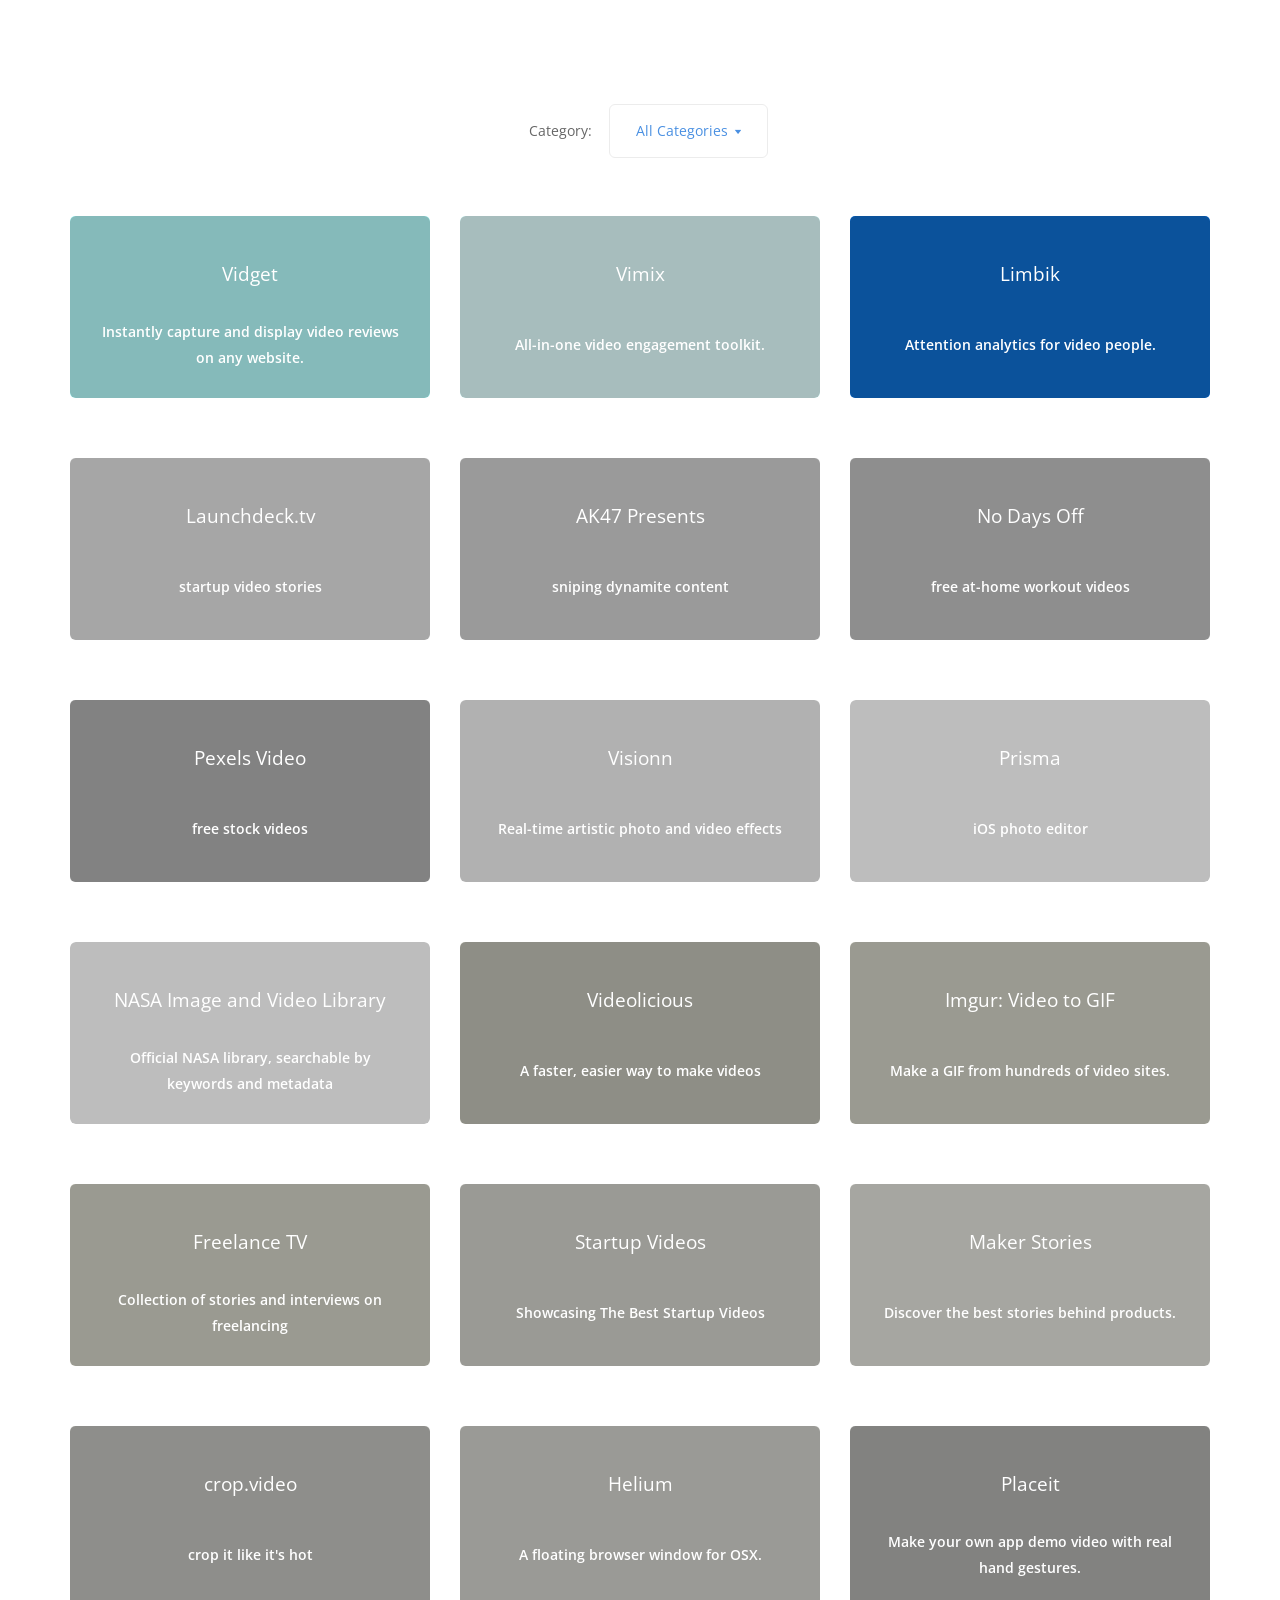
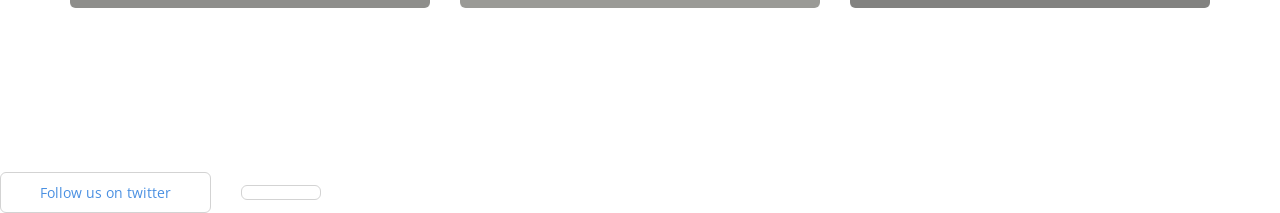
==== commit 72d5812f: "new tiles" ====
--- a/index-new.html
+++ b/index-new.html
@@ -249,6 +249,12 @@
                 </div><!--end of container-->
             </section><!--end of section-->
           </div>
+          
+          <div id="social">
+<a class="btn expanded-view" href="https://twitter.com/intent/follow?screen_name=@Hotjar"><span class="icon-twitter"></span>Follow us on twitter</a>
+<a class="btn minimized-view" href="https://twitter.com/intent/follow?screen_name=@Hotjar" tooltip="Follow us on twitter" tooltip-append-to-body="true" tooltip-placement="right"><span class="icon-twitter man"></span></a>
+<script src="//platform.twitter.com/widgets.js"></script>
+</div>
             
         </div>
         
